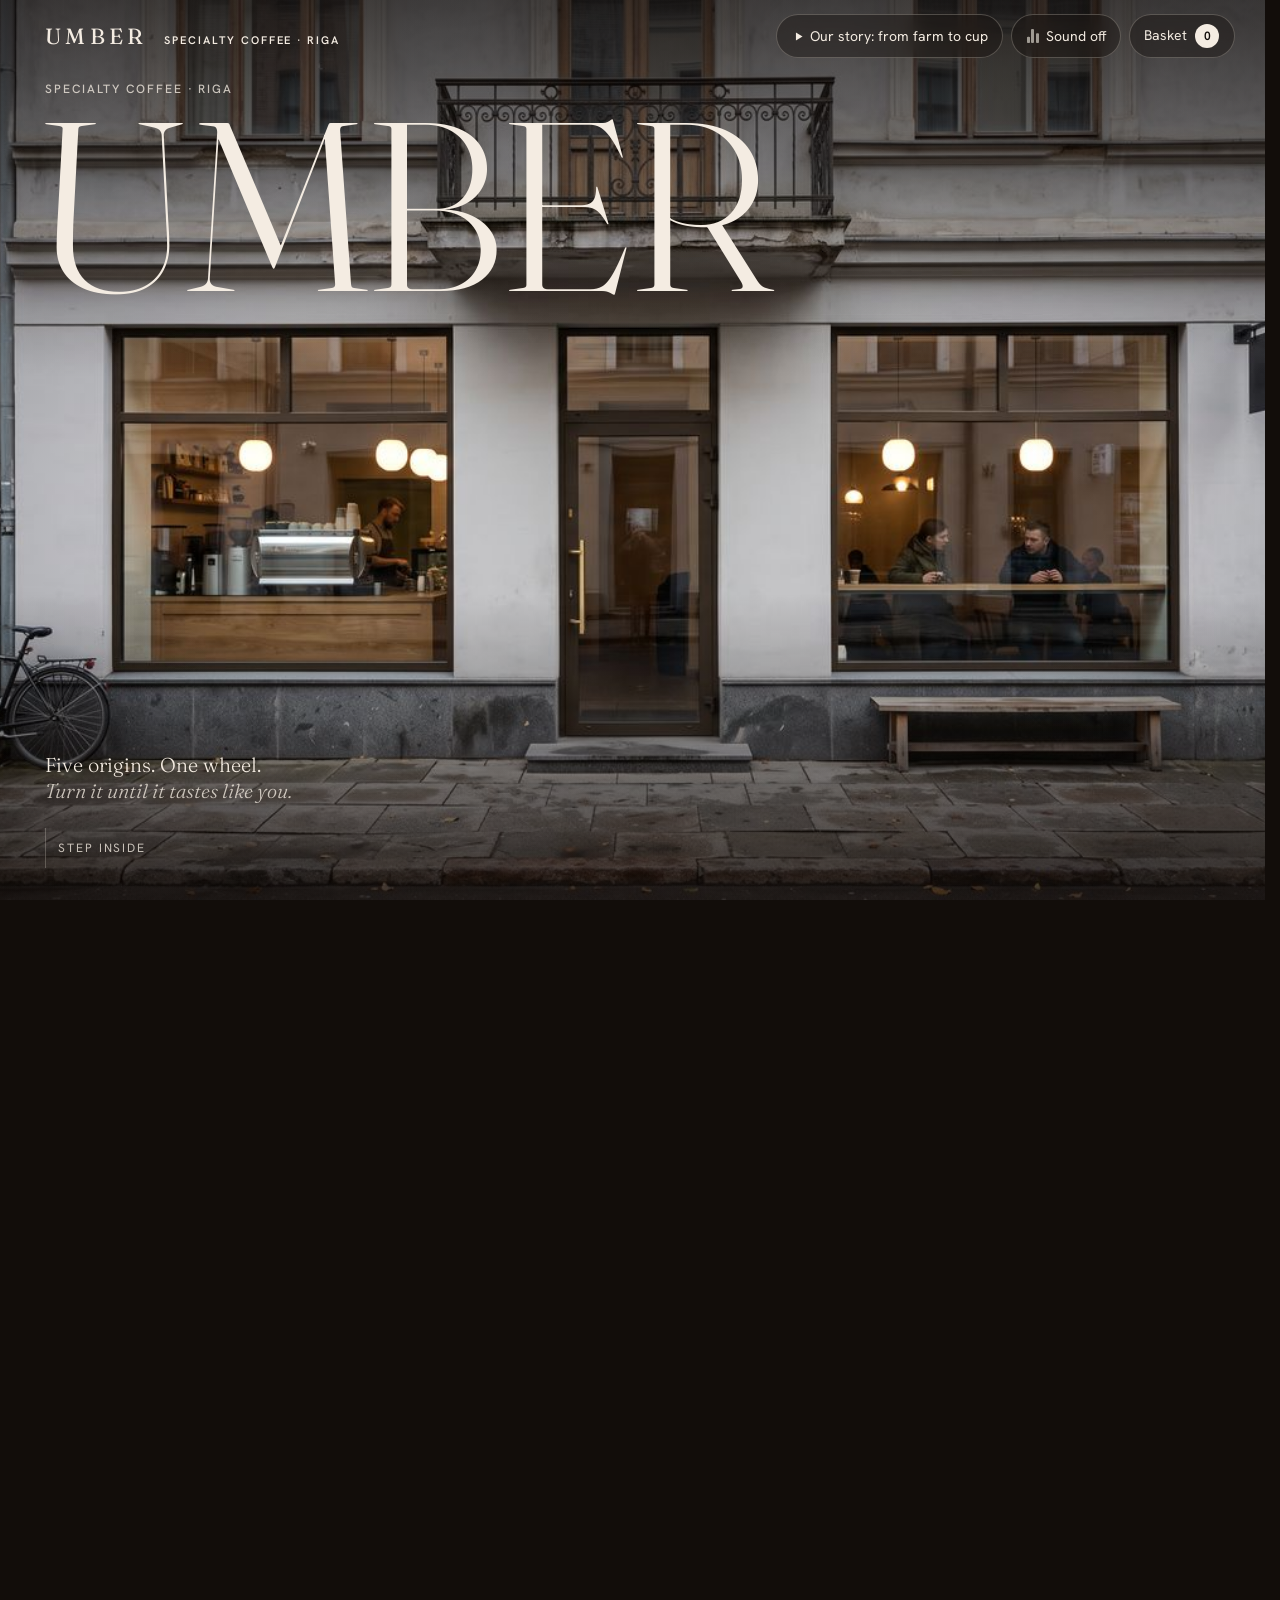
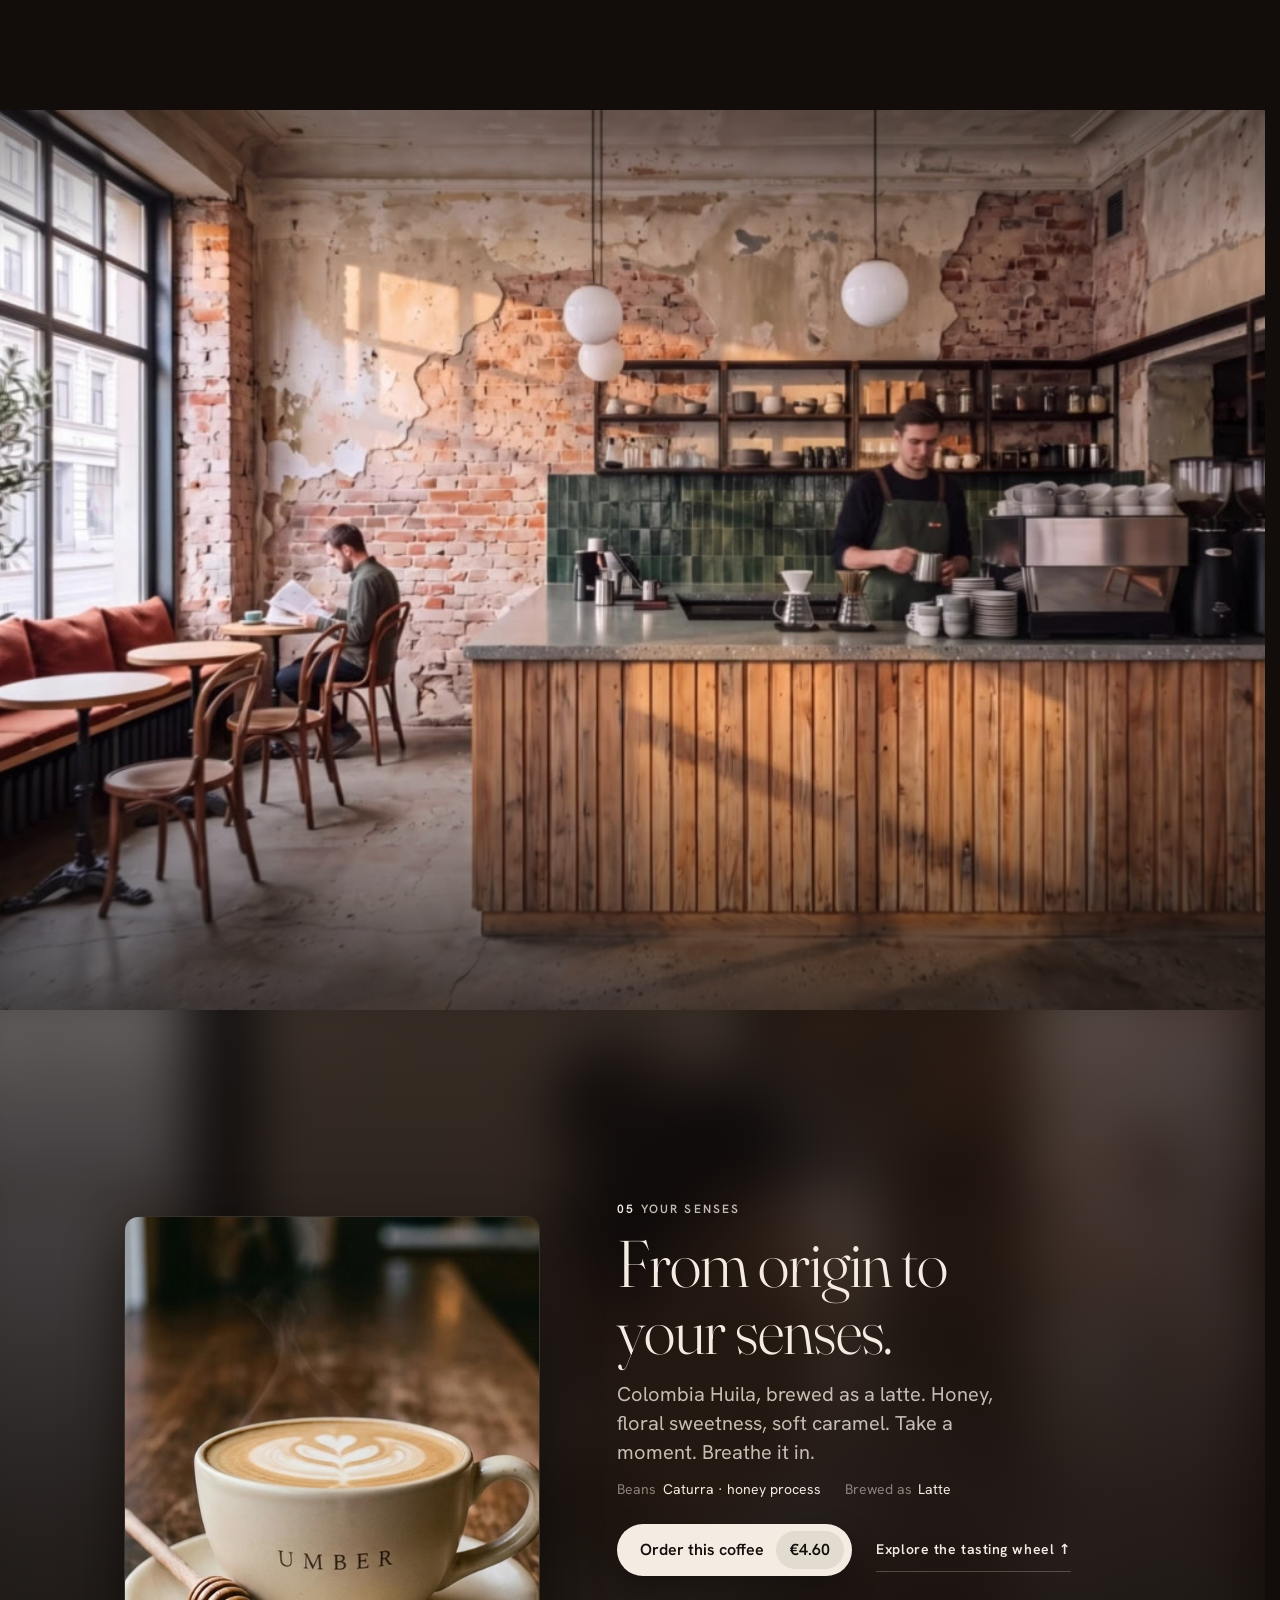
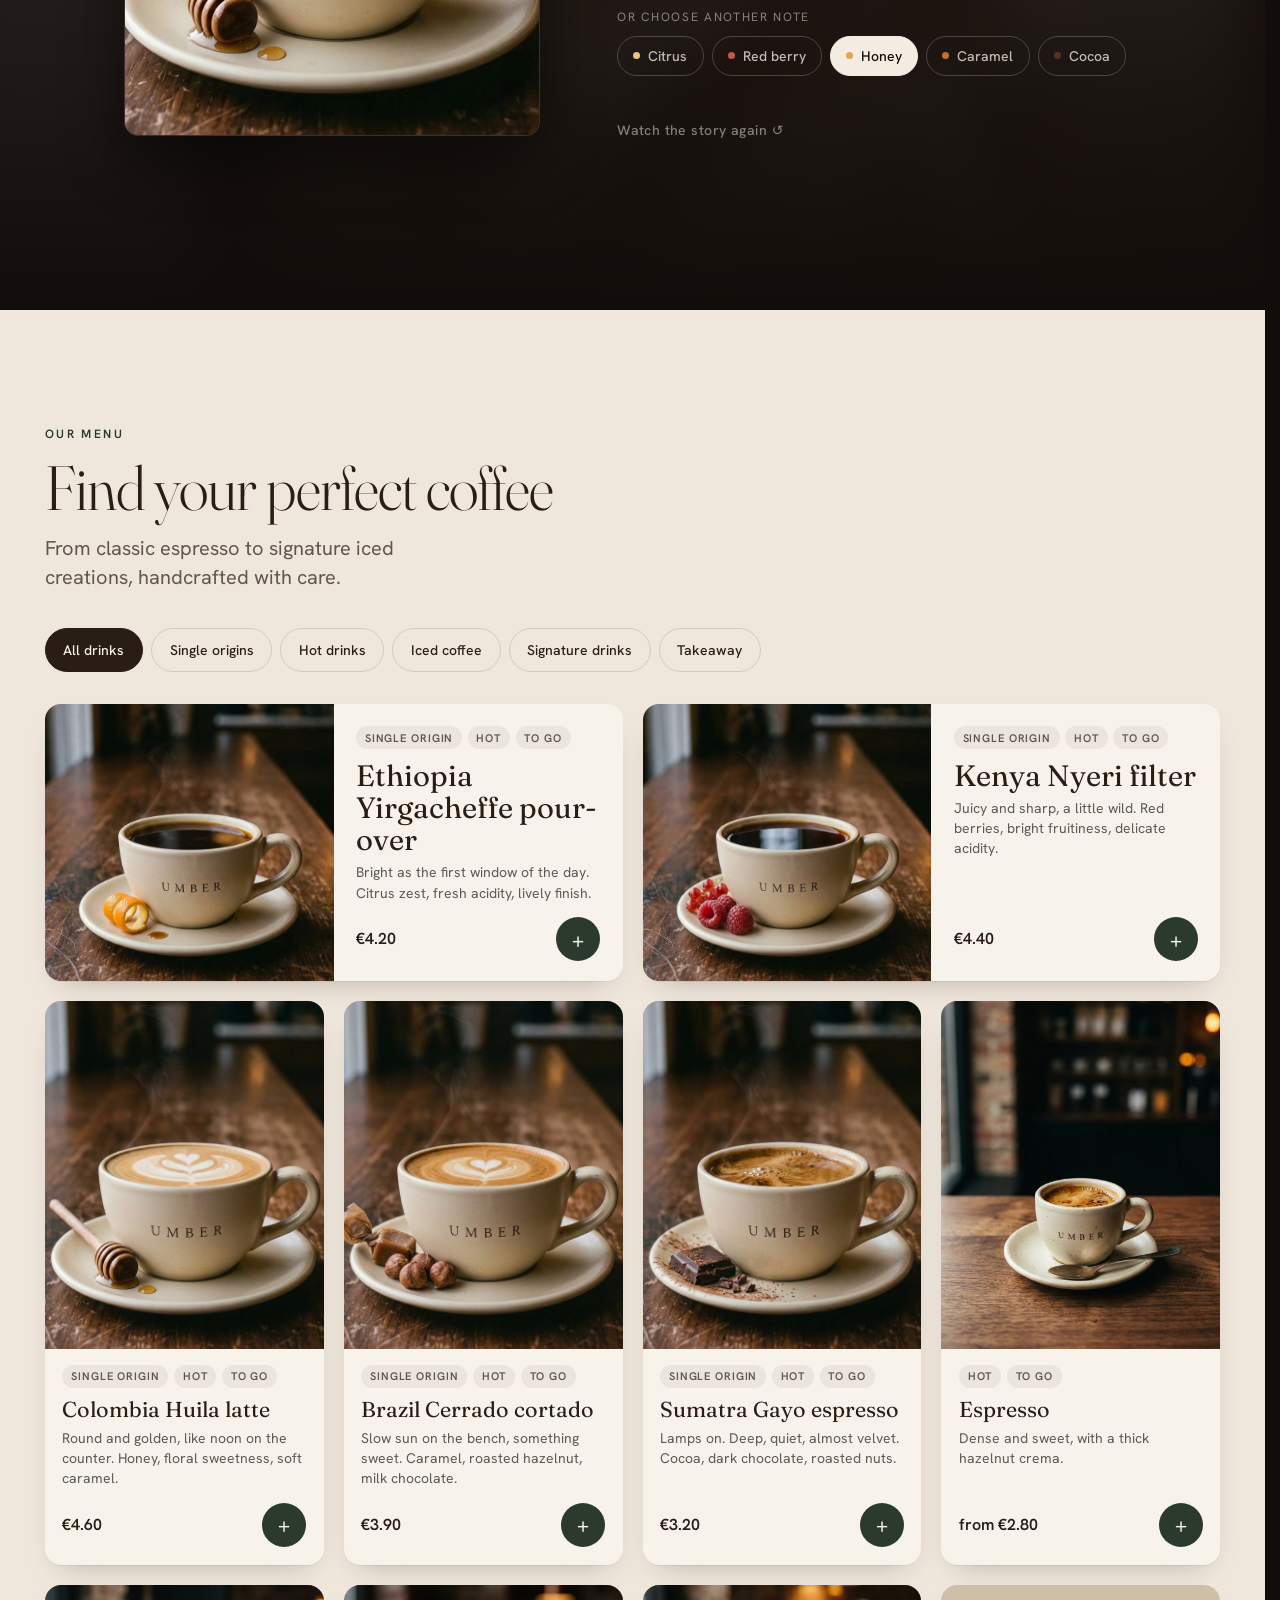
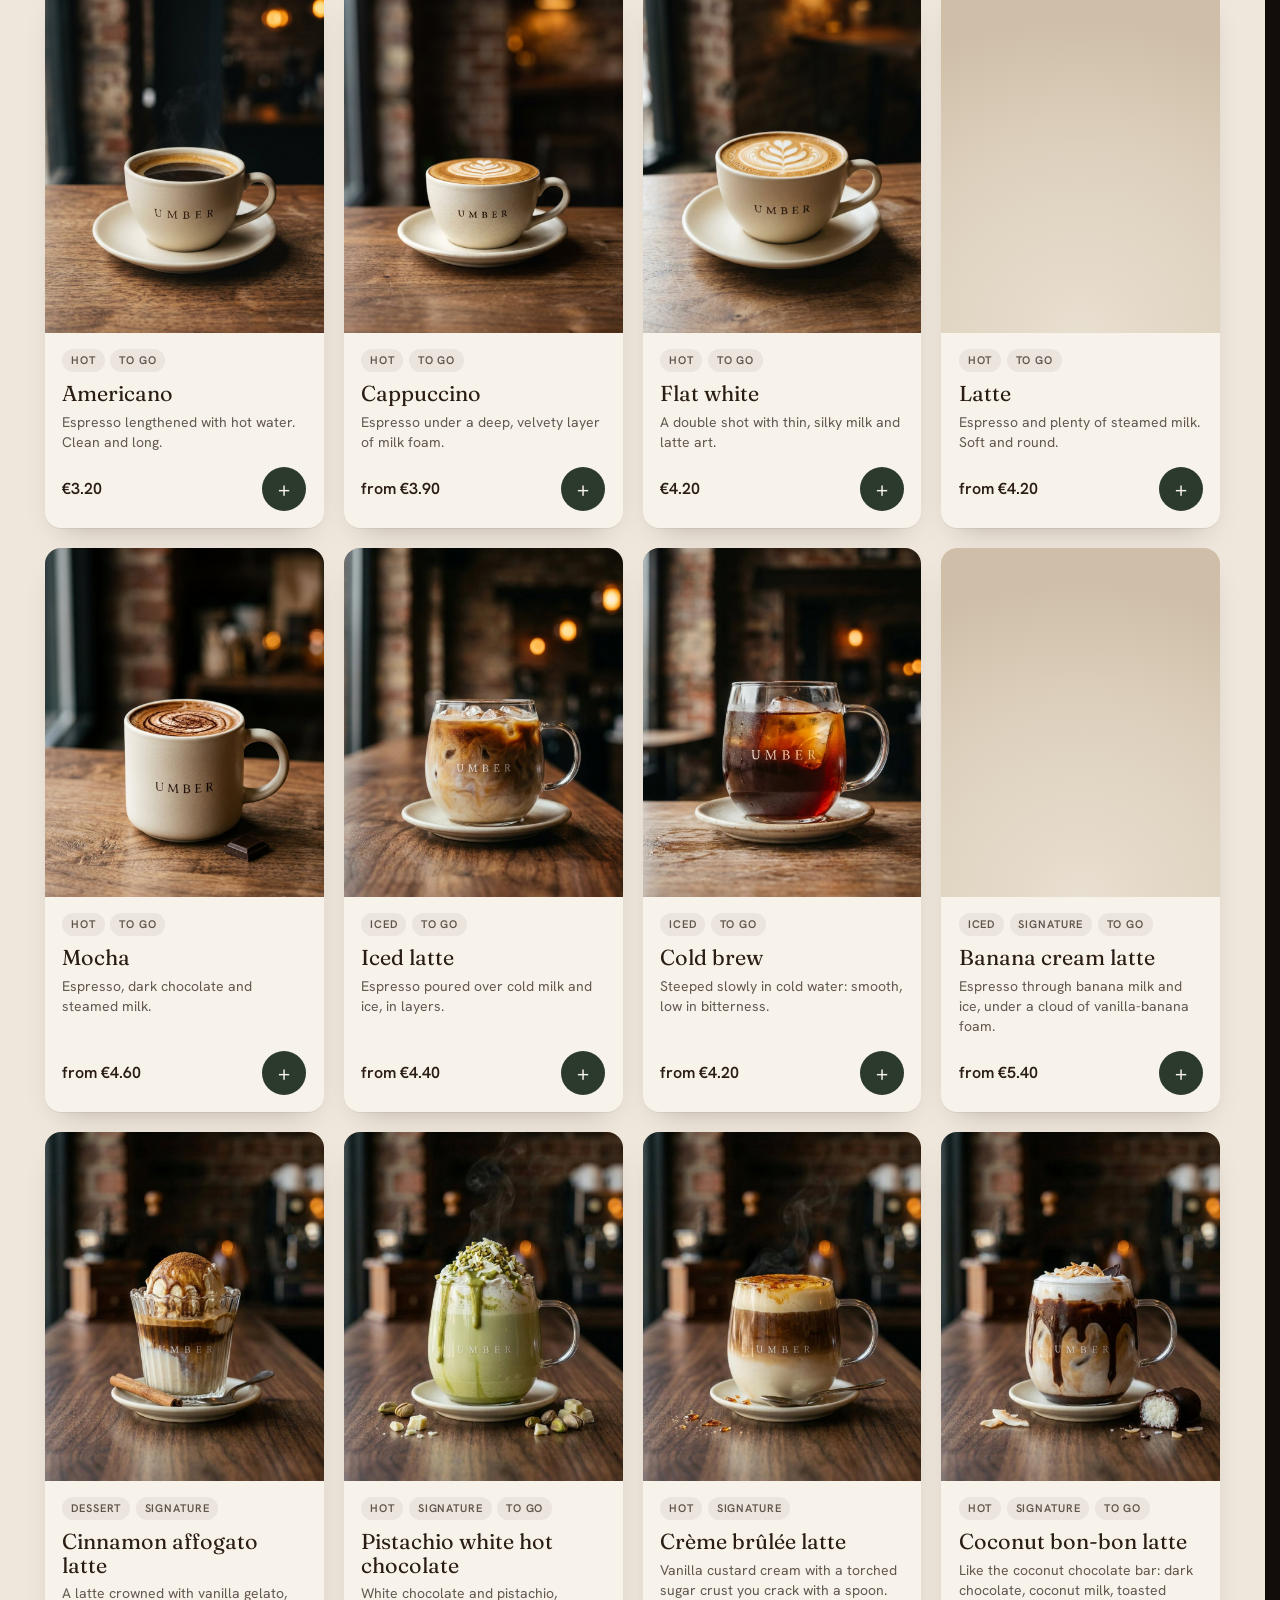
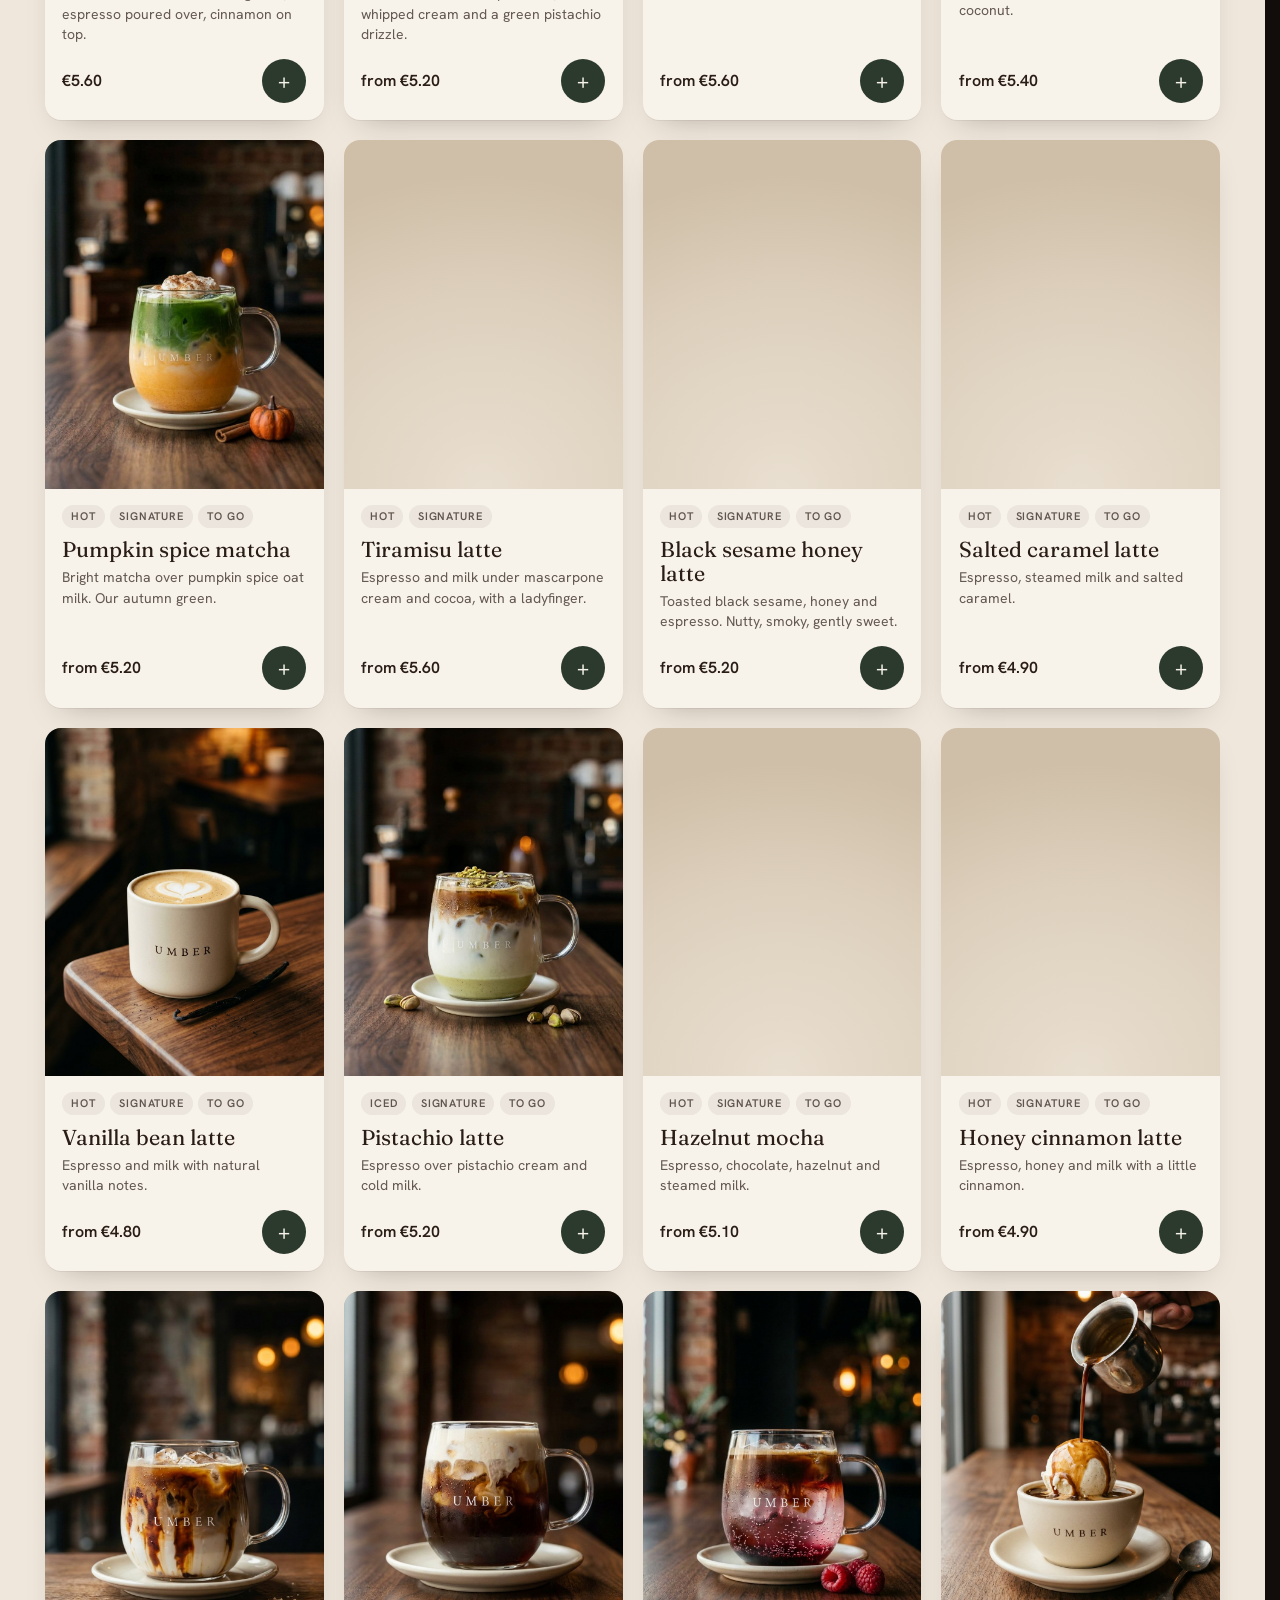
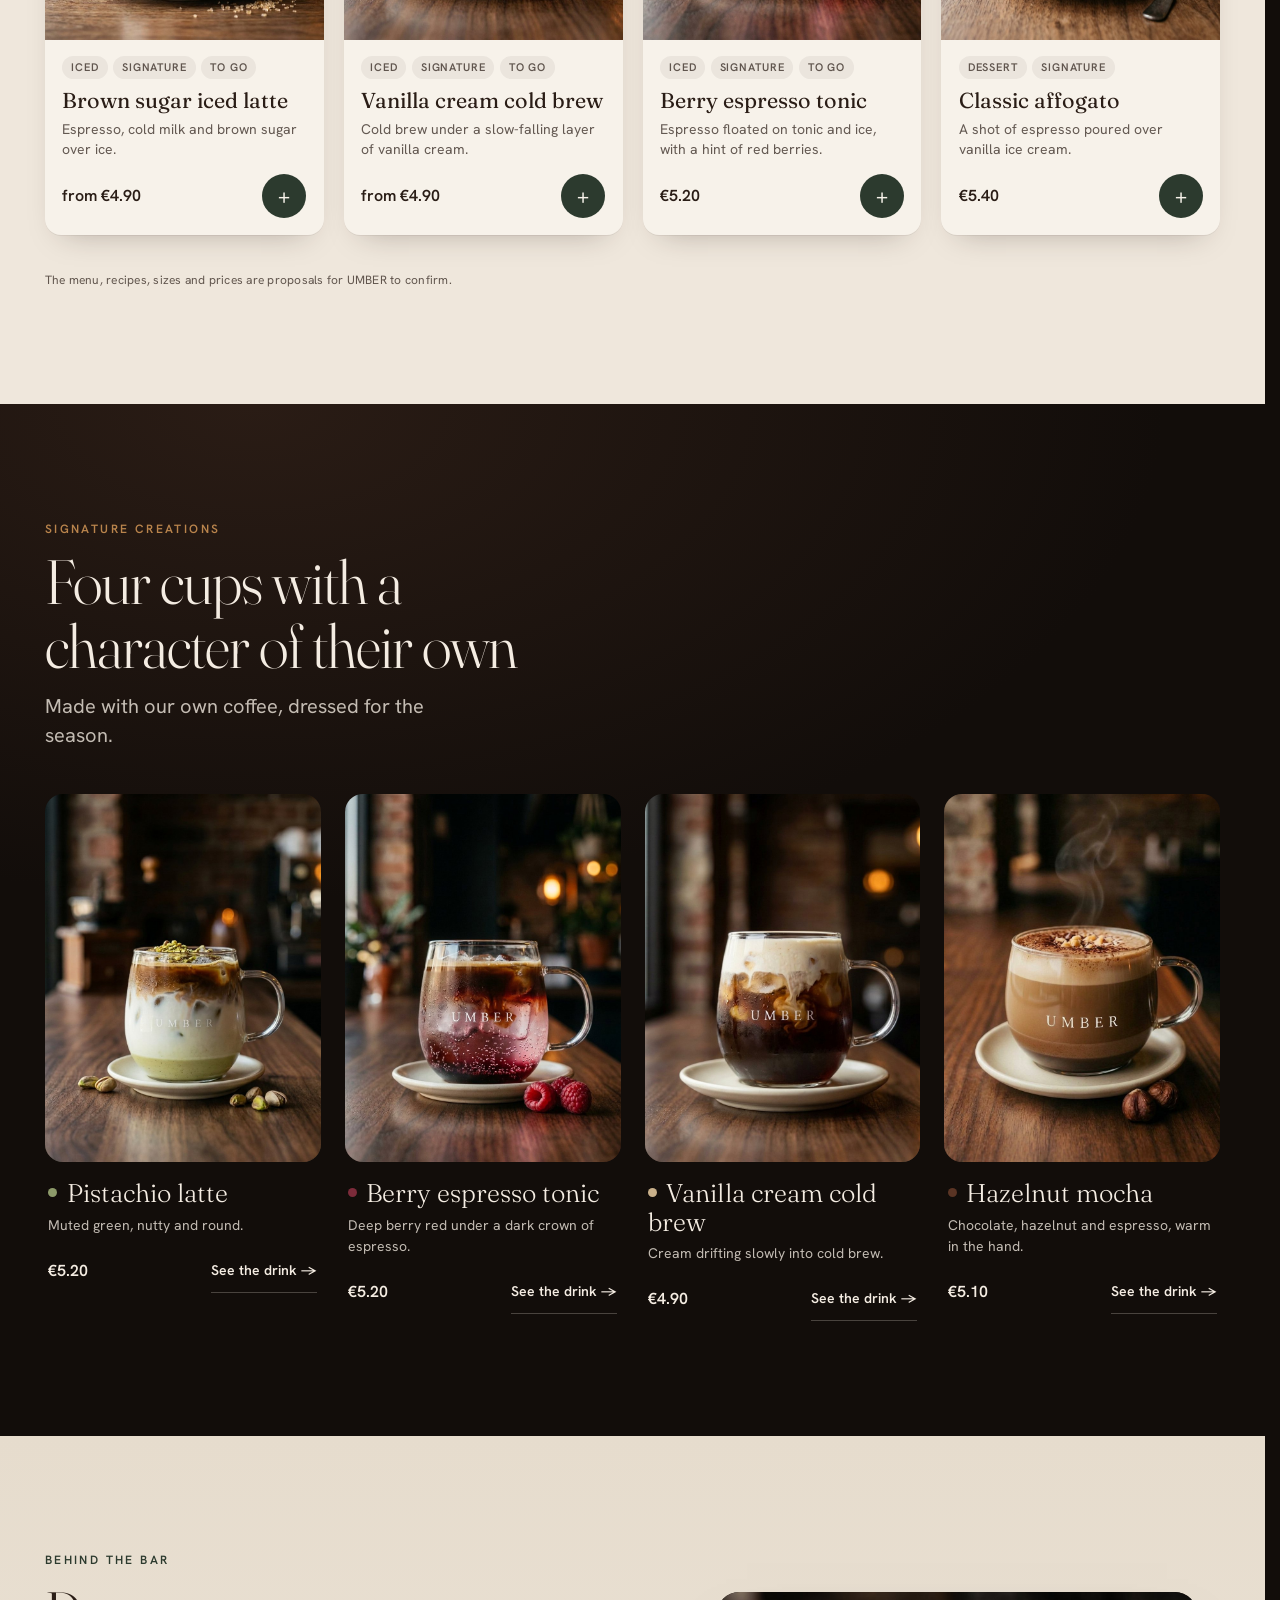
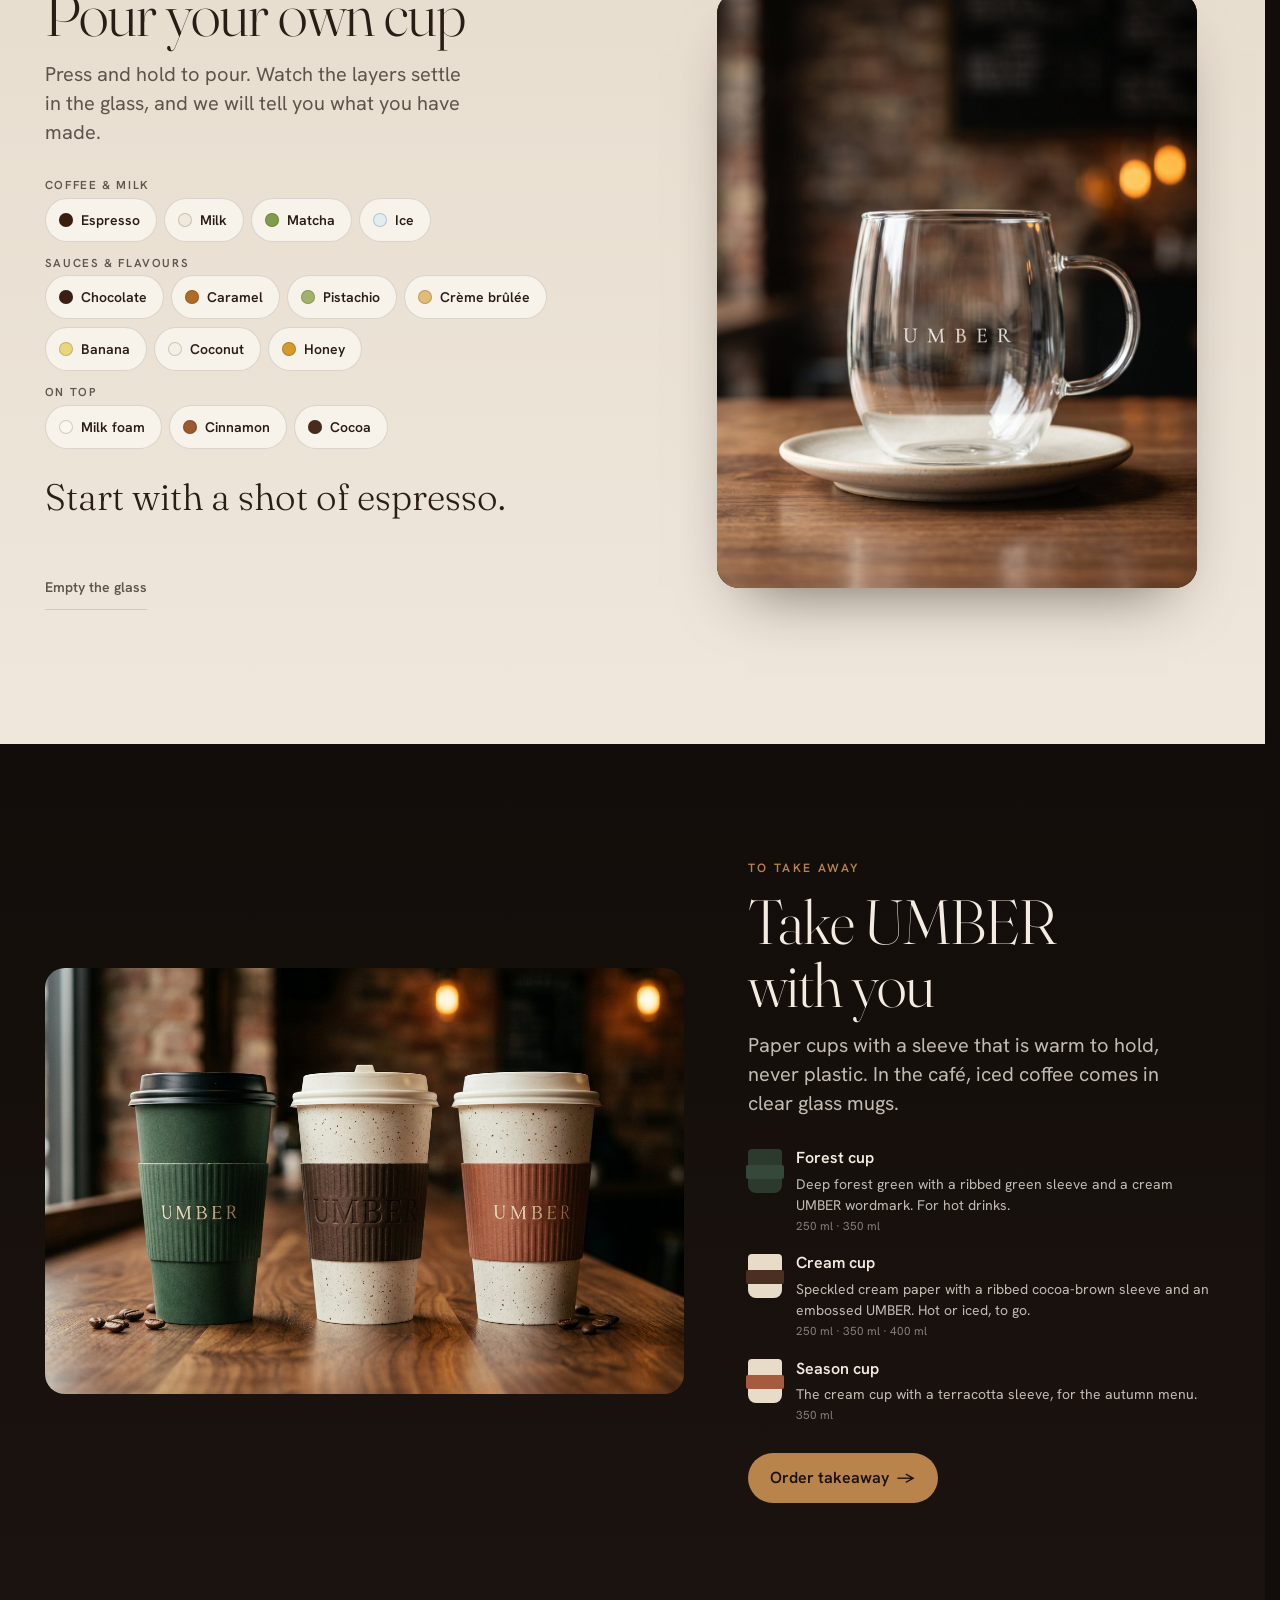
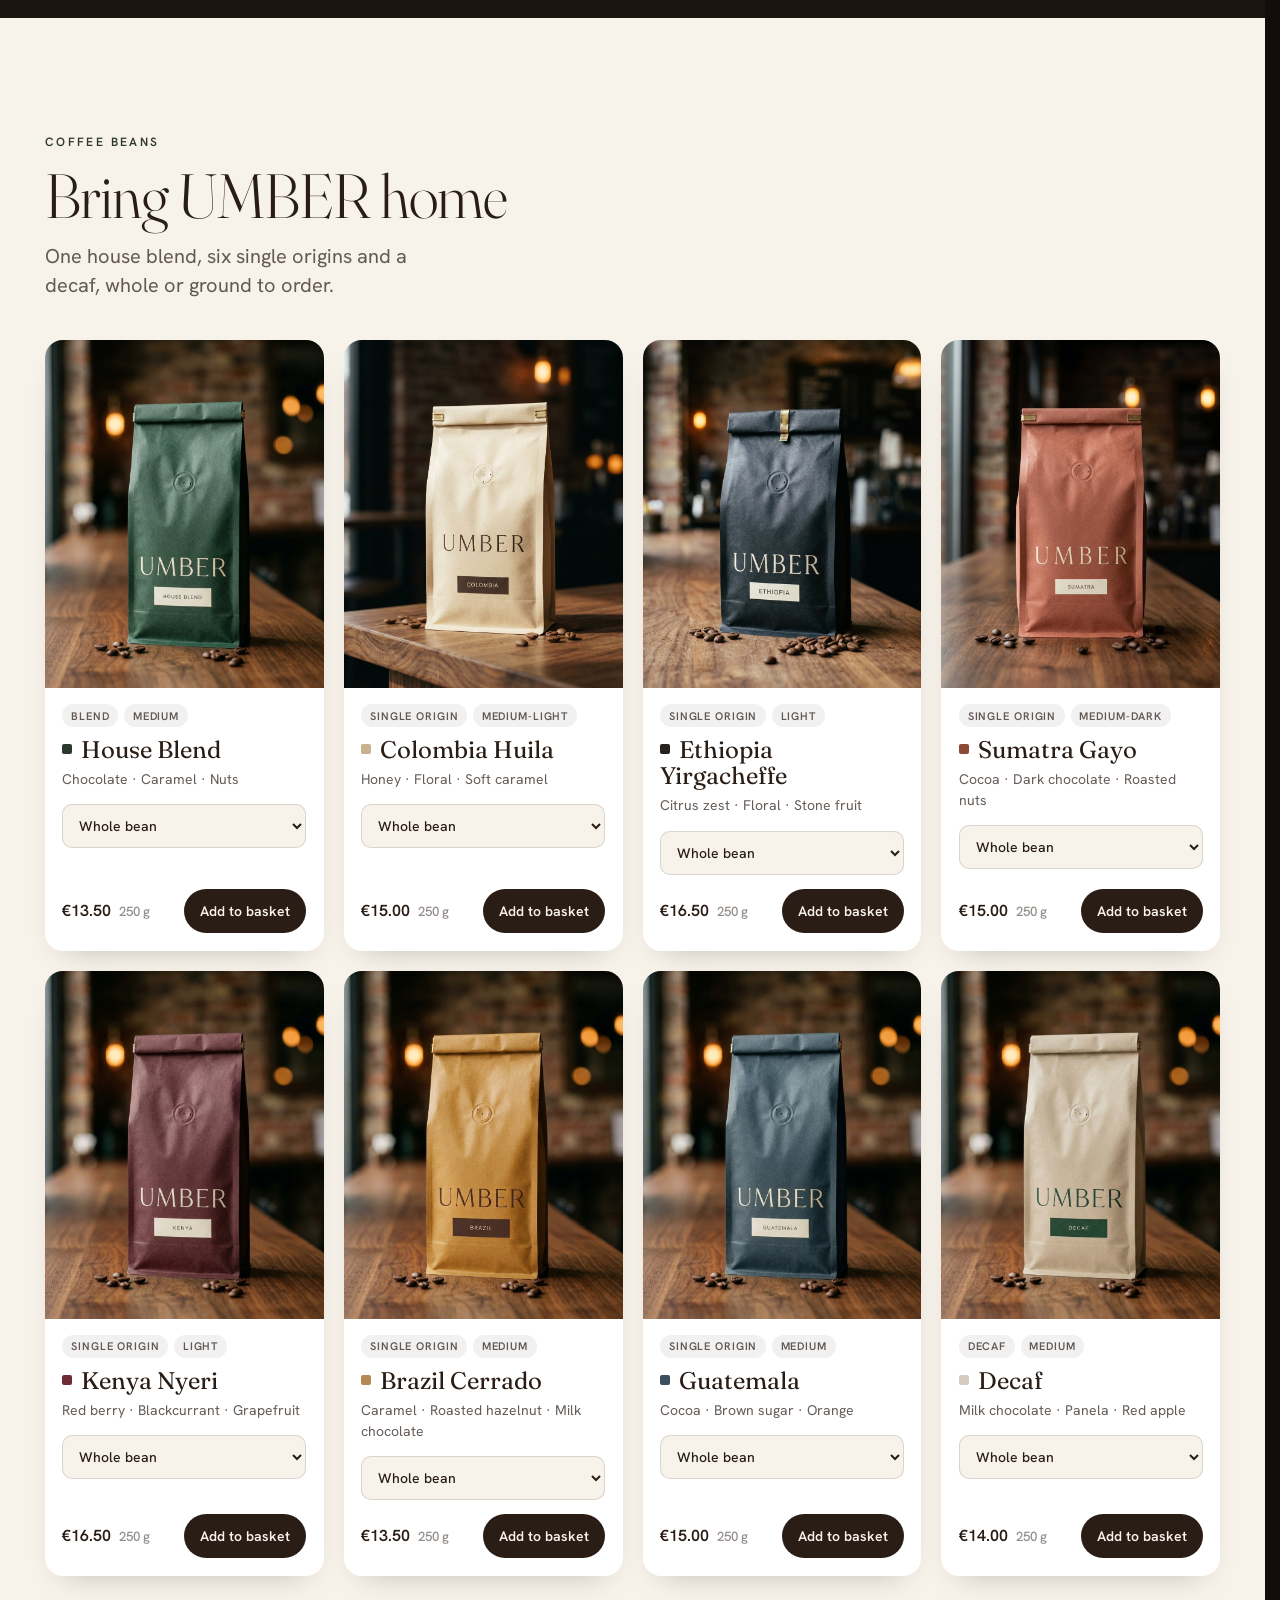
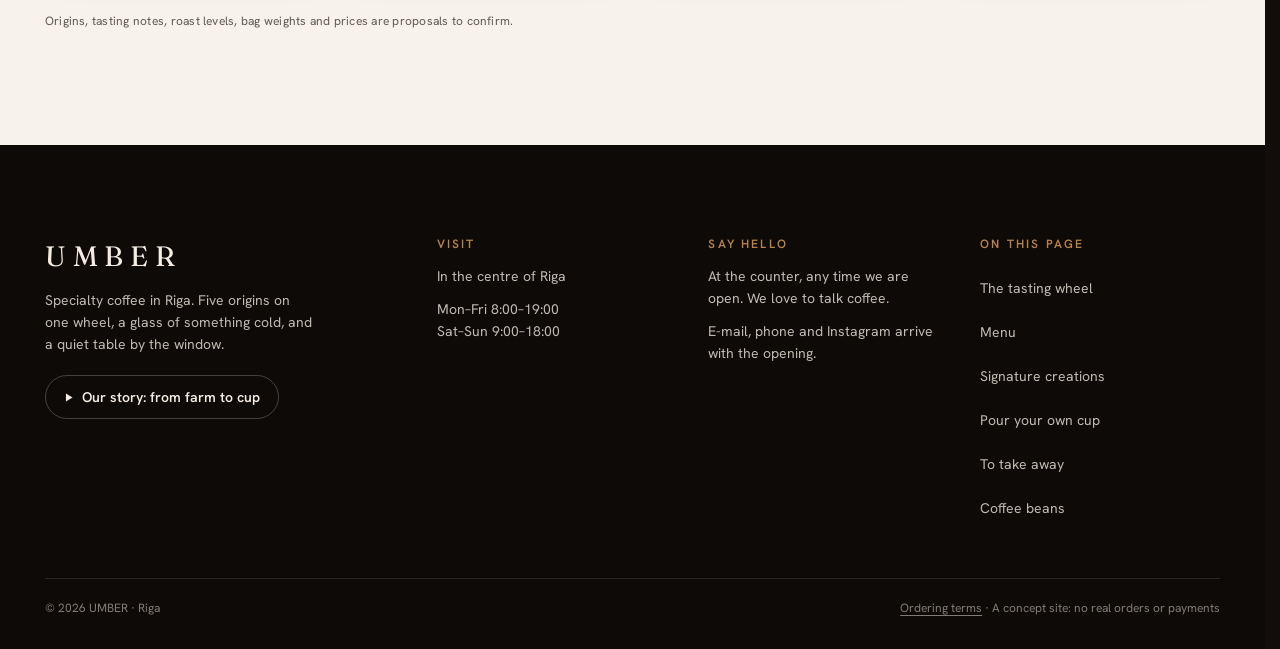
==== index.html @ e5ffbbf6 "UMBER: concept website for a specialty coffee room in Riga Tasting wheel, menu and basket with a dem" ====
<!doctype html>
<html lang="en" data-checks="hide">
<head>
  <meta charset="utf-8">
  <meta name="viewport" content="width=device-width, initial-scale=1, viewport-fit=cover">
  <title>UMBER · Specialty coffee, Riga</title>
  <meta name="description" content="UMBER is a specialty coffee bar in Riga. Turn the wheel to a tasting note, from citrus to cocoa, and choose the coffee that has it.">
  <meta name="theme-color" content="#120d0a">
  <link rel="icon" href="assets/img/favicon.svg" type="image/svg+xml">
  <meta property="og:title" content="UMBER · Specialty coffee">
  <meta property="og:description" content="Choose your coffee by tasting note, from citrus to cocoa.">
  <meta property="og:image" content="assets/img/og-image.jpg"><!-- after publishing: make this the full address, https://…/assets/img/og-image.jpg -->
  <meta property="og:type" content="website">
  <meta name="twitter:card" content="summary_large_image">
  <link rel="apple-touch-icon" href="assets/img/apple-touch-icon.png">

  <link rel="preconnect" href="https://fonts.googleapis.com">
  <link rel="preconnect" href="https://fonts.gstatic.com" crossorigin>
  <link href="https://fonts.googleapis.com/css2?family=Fraunces:ital,opsz,wght@0,9..144,300..500;1,9..144,300..400&family=Hanken+Grotesk:wght@400;500;600&display=swap" rel="stylesheet">

  <link rel="preload" as="image" href="assets/img/exterior-1280.jpg" imagesrcset="assets/img/exterior-1280.jpg 1280w, assets/img/exterior-2400.jpg 2400w" imagesizes="(max-width: 899px) 230vw, 100vw">
  <link rel="stylesheet" href="styles.css">
  <!-- STORY-CSS --><link rel="stylesheet" href="lab/story-film.css"><!-- /STORY-CSS -->
  <link rel="stylesheet" href="shop.css">
</head>
<body>
  <a class="skip" href="#knob">Skip to the tasting wheel</a>

  <!-- Fixed top bar -->
  <header class="bar" id="bar">
    <a class="brand" href="#top" aria-label="UMBER specialty coffee, back to top">
      <span class="brand-mark">UMBER</span>
      <span class="brand-sub">Specialty coffee<span class="brand-city"> · Riga</span></span>
    </a>
    <div class="bar-actions">
      <button class="bar-btn story-btn" id="storyBtn" type="button" aria-label="Watch our story: a 25-second film of our coffee's way from the farm to your cup" title="A 25-second film: where our coffee comes from, and its way to your cup">
        <svg class="story-icon" viewBox="0 0 12 12" aria-hidden="true"><path d="M3.2 1.6v8.8L10.4 6z" fill="currentColor"/></svg>
        <span class="story-label">Our story: from farm to cup</span>
      </button>
      <button class="bar-btn" id="soundBtn" type="button" aria-pressed="false" aria-label="Sound off">
        <span class="sound-bars" aria-hidden="true"><i></i><i></i><i></i></span>
        <span class="sound-label">Sound off</span>
      </button>
      <button class="bar-btn" id="basketBtn" type="button" aria-label="Basket, 0 items">
        Basket <span class="basket-count" id="basketCount">0</span>
      </button>
    </div>
  </header>

  <main id="top">
    <!-- First screen: the café is the picture; the wheel chooses the coffee -->
    <!-- Doorway + café: one pinned stage. Scrolling pushes through the glass door into the room. -->
    <section class="arrive" id="arrive" aria-labelledby="coffeeName">
    <div class="hero" id="hero">

      <!-- The café: three lightings of the same room. The wheel blends between them. -->
      <div class="hero-media" id="heroMedia" aria-hidden="true">
        <img class="room-img" data-room="morning" src="assets/img/room-morning-1280.jpg"
             srcset="assets/img/room-morning-1280.jpg 1280w, assets/img/room-morning-2400.jpg 2400w"
             sizes="(max-width: 899px) 230vw, 100vw" alt="" decoding="async">
        <img class="room-img" data-room="afternoon" src="assets/img/room-afternoon-1280.jpg"
             srcset="assets/img/room-afternoon-1280.jpg 1280w, assets/img/room-afternoon-2400.jpg 2400w"
             sizes="(max-width: 899px) 230vw, 100vw" alt="" decoding="async">
        <img class="room-img" data-room="evening" src="assets/img/room-evening-1280.jpg"
             srcset="assets/img/room-evening-1280.jpg 1280w, assets/img/room-evening-2400.jpg 2400w"
             sizes="(max-width: 899px) 230vw, 100vw" alt="" decoding="async">
        <div class="tints" id="tints"></div>
        <div class="shade"></div>
      </div>

      <canvas class="motes" id="motes" aria-hidden="true"></canvas>

      <!-- The street: the camera pushes towards the glass door as you scroll -->
      <div class="street" id="street" aria-hidden="true">
        <div class="street-drift">
          <img src="assets/img/exterior-1280.jpg"
               srcset="assets/img/exterior-1280.jpg 1280w, assets/img/exterior-2400.jpg 2400w"
               sizes="(max-width: 899px) 230vw, 100vw" alt="" fetchpriority="high">
        </div>
        <div class="street-shade"></div>
      </div>

      <!-- the dark of the doorway, between street and room -->
      <div class="threshold" id="threshold" aria-hidden="true"></div>

      <!-- Doorway words -->
      <div class="door-copy" id="doorCopy">
        <p class="eyebrow door-in" style="--i:0">Specialty coffee · Riga</p>
        <p class="wordmark" aria-label="UMBER">
          <span class="door-in" style="--i:1">U</span><span class="door-in" style="--i:2">M</span><span class="door-in" style="--i:3">B</span><span class="door-in" style="--i:4">E</span><span class="door-in" style="--i:5">R</span>
        </p>
        <p class="door-line door-in" style="--i:7">Five origins. One wheel.<br><em>Turn it until it tastes like you.</em></p>
        <p class="cue door-in" style="--i:9" aria-hidden="true"><span class="cue-line"></span>Step inside</p>
      </div>

      <div class="hero-ui" id="heroUI">
        <!-- The coffee for the current tasting note -->
        <div class="coffee" id="coffee">
          <!-- phones and tablets: the coffee itself, with its steam, beside the name -->
          <div class="coffee-media reveal-load" style="--i:1" aria-hidden="true">
            <video id="coffeeVideo" muted playsinline loop preload="none" poster="assets/img/coffee-honey-720.jpg"></video>
          </div>
          <p class="note-label reveal-load" style="--i:0">
            Tasting note <span class="note-dot" aria-hidden="true"></span> <strong id="noteName">Honey</strong>
          </p>
          <h1 class="coffee-name reveal-load" style="--i:1" id="coffeeName">Colombia Huila</h1>
          <p class="coffee-desc reveal-load" style="--i:2" id="coffeeDesc">Round and golden, like noon on the counter. Honey, floral sweetness, soft caramel.</p>
          <dl class="coffee-meta reveal-load" style="--i:3">
            <div><dt>Beans</dt><dd id="coffeeBeans">Caturra · honey process</dd></div>
            <div><dt>Brewed as</dt><dd id="coffeeBrew">Latte</dd></div>
          </dl>
          <button class="order reveal-load" style="--i:4" id="orderBtn" type="button">
            <span class="order-label">Order this coffee</span>
            <span class="order-price">€<span id="coffeePrice">4.60</span><mark class="check" title="Price to confirm">CHECK</mark></span>
          </button>
          <!-- To take away: the cups, and the way to the menu and the beans (shop.js) -->
          <div class="to-go reveal-load" style="--i:5">
            <img class="to-go-img" src="assets/img/shop/takeaway-still.jpg" alt="" width="96" height="96" decoding="async"
                 onerror="this.classList.add('is-missing')">
            <div class="to-go-body">
              <p class="to-go-line">Hot and iced, to take away</p>
              <div class="to-go-actions">
                <a class="to-go-main" href="#menu" data-menu-filter="takeaway">Order takeaway <span aria-hidden="true">→</span></a>
                <a class="to-go-alt" href="#beans">Explore our coffee</a>
              </div>
            </div>
          </div>
        </div>

        <!-- The tasting wheel, with the small cup preview above it -->
        <div class="wheel-wrap reveal-load" style="--i:5">
          <!-- Preview: appears on hover, tap or selection. Positioned absolutely, so it never shifts the layout. -->
          <aside class="preview" id="preview" aria-label="Coffee preview" hidden>
            <div class="preview-media" id="previewMedia">
              <video class="pm-layer is-front" muted playsinline loop preload="none" aria-hidden="true"></video>
              <video class="pm-layer" muted playsinline loop preload="none" aria-hidden="true"></video>
            </div>
            <div class="preview-body">
              <p class="preview-note"><span class="note-dot" aria-hidden="true"></span>Notes of <span id="previewNote" class="nowrap">Honey</span></p>
              <p class="preview-coffee" id="previewCoffee">Colombia Huila</p>
              <p class="preview-desc" id="previewDesc">Honey, floral sweetness, soft caramel.</p>
              <p class="preview-meta" id="previewMeta">Caturra · honey process · Latte</p>
              <div class="preview-foot">
                <span class="preview-price">€<span id="previewPrice">4.60</span></span>
                <button class="preview-add" id="previewAdd" type="button">Add this cup</button>
              </div>
            </div>
          </aside>

          <p class="wheel-label">For true coffee lovers</p>
          <p class="wheel-lede">Five single origins, each brewed the way it tastes best: the finest notes of real coffee.</p>
          <div class="dial" id="dialEl">
            <svg class="sectors" id="sectors" aria-hidden="true"></svg>
            <div class="dial-stops" id="dialStops"></div>
            <div class="knob" id="knob" role="slider" tabindex="0"
                 aria-label="Tasting wheel: choose a coffee by tasting note"
                 aria-valuemin="1" aria-valuemax="5" aria-valuenow="3" aria-valuetext="Honey: Colombia Huila">
              <div class="knob-face" id="knobFace"><span class="knob-notch"></span></div>
              <div class="knob-center" aria-hidden="true">
                <span class="knob-kicker">Tasting<br>note</span>
                <span class="knob-note" id="knobNote">Honey</span>
              </div>
            </div>
          </div>
          <p class="dial-hint" id="dialHint">Turn the wheel or tap a note to choose your coffee.</p>
          <a class="wheel-more" href="#menu">Iced lattes and signature drinks are further down <span aria-hidden="true">↓</span></a>
        </div>
      </div>

      <p class="sr-only" id="announce" aria-live="polite"></p>
    </div>
    </section>

    <!-- STORY:START (the story; lab/build-pages.py swaps this block for the lab versions) -->
    <!-- THE FILM (lab/story-film.js, lab/story-film.css, plan in lab/film/film.js).
         A short film that starts when you scroll on from the café and then plays by itself.
         It lies under the café's last screen, so the café is its first frame. -->
    <section class="sf" id="story" aria-labelledby="sfTitle">
      <h2 class="sr-only" id="sfTitle">The journey of your coffee, from origin to your cup: a short film</h2>
      <div class="sf-stage">
        <video class="sf-video" muted playsinline preload="none" aria-hidden="true"></video>
        <img class="sf-end" alt="" decoding="async" aria-hidden="true">
        <div class="sf-shade" aria-hidden="true"></div>
        <p class="sf-chapter" aria-hidden="true"><span class="sf-kicker"><span class="sf-n"></span> <span class="sf-name"></span></span><span class="sf-line"></span></p>
        <div class="sf-ui">
          <div class="sf-progress" aria-hidden="true"><span></span></div>
          <button class="sf-skip" id="sfSkip" type="button">Skip story <span aria-hidden="true">→</span></button>
        </div>
        <button class="sf-play" id="sfPlay" type="button" hidden>Play our story: from farm to cup <span class="sf-play-len">· 25 s</span></button>
        <p class="sr-only" id="sfStatus" aria-live="polite"></p>
      </div>
    </section>

    <!-- After the film: your cup. The same coffee, basket and wheel as the café above. -->
    <section class="sf-cup" id="yourCup" aria-labelledby="cupTitle" tabindex="-1">
      <div class="sf-cup-bg" aria-hidden="true"><img alt="" decoding="async"></div>
      <div class="sf-cup-in">
        <figure class="sf-cup-media" aria-hidden="true">
          <video muted playsinline loop preload="none"></video>
        </figure>
        <div class="sf-cup-copy">
          <p class="sf-cup-kicker"><span>05</span> Your senses</p>
          <h3 class="sf-cup-title" id="cupTitle">From origin to your senses.</h3>
          <p class="sf-cup-body" data-copy="final"></p>
          <dl class="coffee-meta">
            <div><dt>Beans</dt><dd data-copy="beans"></dd></div>
            <div><dt>Brewed as</dt><dd data-copy="brew"></dd></div>
          </dl>
          <div class="sf-cup-actions">
            <button class="order" id="storyOrder" type="button">
              <span class="order-label">Order this coffee</span>
              <span class="order-price">€<span id="storyPrice">4.60</span><mark class="check" title="Price to confirm">CHECK</mark></span>
            </button>
            <button class="story-link" id="storyWheel" type="button">Explore the tasting wheel <span aria-hidden="true">↑</span></button>
          </div>
          <div class="sf-notes" role="group" aria-label="Choose your coffee by tasting note">
            <p class="sf-notes-label">Or choose another note</p>
            <div class="sf-notes-list"></div>
          </div>
          <button class="sf-again" id="sfAgain" type="button">Watch the story again <span aria-hidden="true">↺</span></button>
        </div>
      </div>
    </section>
    <!-- STORY:END -->

    <!-- ============ The menu (shop.js builds the cards from products.js) ============ -->
    <section class="shop menu" id="menu" aria-labelledby="menuTitle">
      <div class="shop-in">
        <header class="shop-head">
          <p class="shop-kicker">Our menu</p>
          <h2 class="shop-title" id="menuTitle">Find your perfect coffee</h2>
          <p class="shop-lede">From classic espresso to signature iced creations, handcrafted with care.</p>
        </header>
        <div class="menu-filters" role="group" aria-label="Show drinks" id="menuFilters"></div>
        <p class="sr-only" id="menuCount" aria-live="polite"></p>
        <ul class="menu-grid" id="menuGrid"></ul>
        <p class="shop-note">The menu, recipes, sizes and prices are proposals for UMBER to confirm. <mark class="check" title="Menu to confirm">CHECK</mark></p>
      </div>
    </section>

    <!-- ============ Signature creations ============ -->
    <section class="shop sig" id="signature" aria-labelledby="sigTitle">
      <div class="shop-in">
        <header class="shop-head">
          <p class="shop-kicker">Signature creations</p>
          <h2 class="shop-title" id="sigTitle">Four cups with a character of their own</h2>
          <p class="shop-lede">Made with our own coffee, dressed for the season.</p>
        </header>
        <ul class="sig-list" id="sigList"></ul>
      </div>
    </section>

    <!-- ============ Pour your cup: a small game with the glass mug (pour.js) ============ -->
    <section class="shop pour" id="pour" aria-labelledby="pourTitle">
      <div class="shop-in pour-in">
        <div class="pour-copy">
          <div class="pour-head">
            <p class="shop-kicker">Behind the bar</p>
            <h2 class="shop-title" id="pourTitle">Pour your own cup</h2>
            <p class="shop-lede">Press and hold to pour. Watch the layers settle in the glass, and we will tell you what you have made.</p>
          </div>
          <div class="pour-pads" role="group" aria-label="Ingredients: press and hold to pour" id="pourPads"></div>
          <div class="pour-result" id="pourResult" aria-live="polite">
            <p class="pour-verdict" id="pourVerdict">Start with a shot of espresso.</p>
            <p class="pour-hint" id="pourHint"></p>
            <div class="pour-actions">
              <button class="order pour-add" id="pourAdd" type="button" hidden>
                <span class="order-label">Add this cup</span><span class="order-price" id="pourPrice"></span>
              </button>
              <button class="pour-reset" id="pourReset" type="button">Empty the glass</button>
            </div>
          </div>
        </div>
        <figure class="pour-stage" id="pourStage" aria-hidden="true">
          <img class="pour-plate" src="assets/img/pour/plate.jpg" alt="" loading="lazy" decoding="async">
          <canvas class="pour-canvas" id="pourCanvas"></canvas>
        </figure>
      </div>
    </section>

    <!-- ============ To take away ============ -->
    <section class="shop togo" id="takeaway" aria-labelledby="togoTitle">
      <div class="shop-in togo-in">
        <figure class="togo-media">
          <img src="assets/img/shop/cups-family.jpg" alt="The UMBER takeaway cups: forest green, cream and the season cup" loading="lazy" decoding="async"
               onerror="this.parentElement.classList.add('is-missing')">
        </figure>
        <div class="togo-copy">
          <p class="shop-kicker">To take away</p>
          <h2 class="shop-title" id="togoTitle">Take UMBER with you</h2>
          <p class="shop-lede">Paper cups with a sleeve that is warm to hold, never plastic. In the café, iced coffee comes in clear glass mugs.</p>
          <ul class="togo-cups" id="togoCups"></ul>
          <a class="shop-btn" href="#menu" data-menu-filter="takeaway">Order takeaway <span aria-hidden="true">→</span></a>
        </div>
      </div>
    </section>

    <!-- ============ Coffee for home ============ -->
    <section class="shop beans" id="beans" aria-labelledby="beansTitle">
      <div class="shop-in">
        <header class="shop-head">
          <p class="shop-kicker">Coffee beans</p>
          <h2 class="shop-title" id="beansTitle">Bring UMBER home</h2>
          <p class="shop-lede">One house blend, six single origins and a decaf, whole or ground to order.</p>
        </header>
        <ul class="bag-grid" id="bagGrid"></ul>
        <p class="shop-note">Origins, tasting notes, roast levels, bag weights and prices are proposals to confirm. <mark class="check" title="Coffee range to confirm">CHECK</mark></p>
      </div>
    </section>
  </main>

  <!-- ============ Footer ============ -->
  <footer class="foot" id="visit" aria-labelledby="footTitle">
    <div class="foot-in">
      <div class="foot-brand">
        <p class="foot-mark" id="footTitle">UMBER</p>
        <p class="foot-line">Specialty coffee in Riga. Five origins on one wheel, a glass of something cold, and a quiet table by the window.</p>
        <button class="foot-story" type="button" data-watch-story><svg viewBox="0 0 12 12" aria-hidden="true"><path d="M3.2 1.6v8.8L10.4 6z" fill="currentColor"/></svg> Our story: from farm to cup</button>
      </div>
      <div class="foot-col">
        <h3 class="foot-h">Visit</h3>
        <p>In the centre of Riga <mark class="check" title="Street address to add">CHECK</mark></p>
        <p>Mon–Fri 8:00–19:00<br>Sat–Sun 9:00–18:00 <mark class="check" title="Opening hours to confirm">CHECK</mark></p>
      </div>
      <div class="foot-col">
        <h3 class="foot-h">Say hello</h3>
        <p>At the counter, any time we are open. We love to talk coffee.</p>
        <p>E-mail, phone and Instagram arrive with the opening. <mark class="check" title="Contacts and Instagram to add">CHECK</mark></p>
      </div>
      <nav class="foot-col" aria-label="On this page">
        <h3 class="foot-h">On this page</h3>
        <ul class="foot-links">
          <li><a href="#knob" data-to-wheel>The tasting wheel</a></li>
          <li><a href="#menu">Menu</a></li>
          <li><a href="#signature">Signature creations</a></li>
          <li><a href="#pour">Pour your own cup</a></li>
          <li><a href="#takeaway">To take away</a></li>
          <li><a href="#beans">Coffee beans</a></li>
        </ul>
      </nav>
    </div>
    <div class="foot-base">
      <p>© 2026 UMBER · Riga</p>
      <p><a class="foot-small" href="checkout.html#terms">Ordering terms</a> · A concept site: no real orders or payments</p>
    </div>
  </footer>

  <!-- One product, larger, with its options (shop.js) -->
  <dialog class="pd" id="productDialog" aria-labelledby="pdName">
    <form method="dialog" class="pd-close-form"><button class="pd-close" type="submit" aria-label="Close">×</button></form>
    <div class="pd-body" id="pdBody"></div>
  </dialog>

  <!-- The basket: what you have chosen (no payment on this site yet) -->
  <div class="drawer" id="basketDrawer" hidden>
    <div class="drawer-scrim" data-close></div>
    <aside class="drawer-panel" role="dialog" aria-modal="true" aria-labelledby="drawerTitle" tabindex="-1">
      <header class="drawer-head">
        <h2 class="drawer-title" id="drawerTitle">Your basket</h2>
        <button class="drawer-x" type="button" data-close aria-label="Close the basket">×</button>
      </header>
      <ul class="drawer-list" id="drawerList"></ul>
      <p class="drawer-empty" id="drawerEmpty">Nothing here yet. Choose a drink or a bag of coffee.</p>
      <footer class="drawer-foot">
        <p class="drawer-total"><span>Total</span> <strong id="drawerTotal">€0.00</strong></p>
        <a class="order drawer-checkout" id="drawerCheckout" href="checkout.html">
          <span class="order-label">Checkout</span><span class="order-price" aria-hidden="true">→</span>
        </a>
        <p class="drawer-note">Pick up at UMBER, or have coffee beans delivered in Riga. A concept site: nothing is charged.</p>
      </footer>
    </aside>
  </div>

  <script src="app.js" defer></script>
  <script src="products.js" defer></script>
  <script src="shop.js" defer></script>
  <script src="pour.js" defer></script>
  <!-- STORY-JS --><script src="lab/film/film.js" defer></script>
  <script src="lab/story-film.js" defer></script><!-- /STORY-JS -->
</body>
</html>
---- styles.css ----
/* ==========================================================================
   UMBER · styles
   One display font (Fraunces), one text font (Hanken Grotesk).
   Motion uses transform and opacity only.
   ========================================================================== */

:root {
  /* colour */
  --night: #120d0a;
  --ink: #f4ece2;
  --ink-soft: rgba(244, 236, 226, 0.78);
  --ink-faint: rgba(244, 236, 226, 0.5);
  --line: rgba(244, 236, 226, 0.24);
  --stop: #c0832f;            /* current tasting-note colour, set by app.js */

  /* type scale (strict) */
  --f-display: "Fraunces", "Iowan Old Style", Georgia, serif;
  --f-text: "Hanken Grotesk", system-ui, -apple-system, "Segoe UI", sans-serif;
  --t-xs: 0.75rem;     /* 12 */
  --t-s: 0.875rem;     /* 14 */
  --t-m: 1rem;         /* 16 */
  --t-l: clamp(1.0625rem, 0.95rem + 0.5vw, 1.25rem);
  --t-xl: clamp(2.375rem, 1.6rem + 3.6vw, 4.75rem);

  /* space */
  --gutter: clamp(1rem, 0.4rem + 3vw, 3rem);

  /* motion */
  --ease-out: cubic-bezier(0.22, 1, 0.36, 1);
  --ease-in-out: cubic-bezier(0.65, 0, 0.35, 1);
}

*, *::before, *::after { box-sizing: border-box; }
html { -webkit-text-size-adjust: 100%; }

body {
  margin: 0;
  background: var(--night);
  color: var(--ink);
  font-family: var(--f-text);
  font-size: var(--t-m);
  line-height: 1.5;
  -webkit-font-smoothing: antialiased;
  overflow-x: clip;
}

img { display: block; max-width: none; }
button { font: inherit; color: inherit; }

.sr-only {
  position: absolute; width: 1px; height: 1px; overflow: hidden;
  clip-path: inset(50%); white-space: nowrap;
}
.skip {
  position: fixed; left: 1rem; top: 1rem; z-index: 100;
  padding: 0.6rem 1rem; background: var(--ink); color: var(--night);
  border-radius: 999px; transform: translateY(-200%);
}
.skip:focus { transform: none; }
:focus-visible { outline: 1.5px solid var(--ink); outline-offset: 4px; }

/* the CHECK marks stay in the page for the café to confirm, hidden from visitors;
   open the page with ?checks (index.html?checks) to see them all */
html[data-checks="hide"] .check { display: none !important; }
.check {
  margin-left: 0.4rem;
  font-family: var(--f-text);
  font-size: 0.625rem;
  font-weight: 600;
  letter-spacing: 0.08em;
  padding: 0.1em 0.4em;
  border-radius: 3px;
  background: rgba(18, 13, 10, 0.12);
  color: rgba(18, 13, 10, 0.7);
  vertical-align: 0.15em;
}

/* ---------- Top bar ---------- */
.bar {
  position: fixed; inset: 0 0 auto 0; z-index: 40;
  display: flex; align-items: center; justify-content: space-between; gap: 1rem;
  padding: calc(env(safe-area-inset-top) + 0.9rem) var(--gutter) 0.9rem;
  pointer-events: none;
}
.bar > * { pointer-events: auto; }

.brand {
  display: flex; flex-direction: column; gap: 0.1rem;
  color: var(--ink); text-decoration: none;
}
.brand-mark {
  font-family: var(--f-display);
  font-size: 1.375rem;
  line-height: 1;
  letter-spacing: 0.2em;
}
.brand-sub {
  font-size: 0.6875rem;
  font-weight: 600;
  letter-spacing: 0.18em;
  text-transform: uppercase;
  color: var(--ink);
}

.bar-actions { display: flex; gap: 0.5rem; }
.bar-btn {
  display: inline-flex; align-items: center; justify-content: center; gap: 0.5rem;
  min-width: 44px; min-height: 44px;
  padding: 0 0.9rem;
  font-size: var(--t-s);
  background: rgba(18, 13, 10, 0.4);
  border: 1px solid var(--line);
  border-radius: 999px;
  cursor: pointer;
  -webkit-backdrop-filter: blur(10px);
  backdrop-filter: blur(10px);
  transition: border-color 0.3s var(--ease-out);
}
.bar-btn:hover { border-color: rgba(244, 236, 226, 0.55); }
.sound-label { display: none; }
.brand-city { display: none; }

/* a small level meter: still and dim when off, moving when on */
.sound-bars { display: inline-flex; align-items: flex-end; gap: 2px; height: 14px; }
.sound-bars i {
  width: 2.5px; height: 14px; background: currentColor; border-radius: 1px;
  transform-origin: bottom;
  opacity: 0.6;
}
.sound-bars i:nth-child(1) { transform: scaleY(0.45); }
.sound-bars i:nth-child(2) { transform: scaleY(1); }
.sound-bars i:nth-child(3) { transform: scaleY(0.7); }
.sound-on .sound-bars i { opacity: 1; }
.sound-on .sound-bars i { animation: eq 1.1s var(--ease-in-out) infinite alternate; }
.sound-on .sound-bars i:nth-child(2) { animation-delay: -0.4s; }
.sound-on .sound-bars i:nth-child(3) { animation-delay: -0.8s; }
@keyframes eq { from { transform: scaleY(0.25); } to { transform: scaleY(1); } }

.basket-count {
  display: inline-grid; place-items: center;
  min-width: 1.5rem; height: 1.5rem; padding: 0 0.35rem;
  border-radius: 999px;
  background: var(--ink); color: var(--night);
  font-size: var(--t-xs); font-weight: 600;
}
.basket-count.bump { animation: bump 0.5s var(--ease-out); }
@keyframes bump { 40% { transform: scale(1.35); } 100% { transform: scale(1); } }

/* ---------- First screen: doorway + café on one pinned stage ---------- */
.arrive { position: relative; height: 290vh; height: 290svh; }
.hero {
  position: sticky; top: 0;
  height: 100vh; height: 100svh;
  overflow: hidden;
  isolation: isolate;
}

/* the street */
.street {
  position: absolute; inset: 0; z-index: 6;
  will-change: transform;
}
.street-drift {
  position: absolute; inset: 0;
  animation: drift 16s var(--ease-in-out) infinite alternate;
}
.street img {
  width: 100%; height: 100%;
  object-fit: cover;
  object-position: 51% 60%;
}
.street-shade {
  position: absolute; inset: 0;
  background:
    radial-gradient(120% 80% at 50% 62%, rgba(12, 8, 6, 0) 30%, rgba(12, 8, 6, 0.5) 100%),
    linear-gradient(to bottom, rgba(12, 8, 6, 0.62), rgba(12, 8, 6, 0) 42%),
    linear-gradient(to top, rgba(12, 8, 6, 0.72), rgba(12, 8, 6, 0) 34%);
}
@keyframes drift {
  from { transform: scale(1.02); }
  to   { transform: scale(1.08) translate3d(0, -0.6%, 0); }
}
.threshold {
  position: absolute; inset: 0; z-index: 7;
  background: #0d0907;
  opacity: 0;
  pointer-events: none;
}

/* doorway words */
.door-copy {
  position: absolute; z-index: 8;
  left: var(--gutter); right: var(--gutter);
  top: calc(env(safe-area-inset-top) + 5rem);
  bottom: calc(env(safe-area-inset-bottom) + 2rem);
  display: flex; flex-direction: column;
  will-change: transform, opacity;
}
.door-copy .eyebrow {
  margin: 0;
  font-size: var(--t-xs); font-weight: 500;
  letter-spacing: 0.16em; text-transform: uppercase;
  color: var(--ink-soft);
}
.wordmark {
  margin: 0.5rem 0 0 -0.04em;
  font-family: var(--f-display);
  font-weight: 300;
  font-size: clamp(5rem, 1rem + 19vw, 15rem);
  line-height: 0.82;
  letter-spacing: -0.02em;
  font-variation-settings: "opsz" 144;
  display: flex;
}
.wordmark span { display: inline-block; }
.door-line {
  margin: auto 0 0;
  max-width: 22ch;
  font-family: var(--f-display);
  font-size: var(--t-l);
  line-height: 1.3;
  font-weight: 300;
}
.door-line em { font-style: italic; color: var(--ink-soft); }
.cue {
  margin: 1.5rem 0 0;
  display: flex; align-items: center; gap: 0.75rem;
  font-size: var(--t-xs); letter-spacing: 0.16em; text-transform: uppercase;
  color: var(--ink-soft);
}
.cue-line {
  position: relative; display: block;
  width: 1px; height: 2.5rem; overflow: hidden;
  background: var(--line);
}
.cue-line::after {
  content: ""; position: absolute; inset: 0;
  background: var(--ink);
  transform: translateY(-100%);
  animation: cue 2.2s var(--ease-in-out) infinite;
}
@keyframes cue {
  0% { transform: translateY(-100%); }
  55% { transform: translateY(0); }
  100% { transform: translateY(100%); }
}
.door-in {
  opacity: 0;
  transform: translateY(0.4em);
  animation: rise 1.1s var(--ease-out) forwards;
  animation-delay: calc(0.25s + var(--i) * 0.07s);
}

/* the logo in the bar appears once you are inside */
.brand { opacity: 0; transform: translateY(-6px); transition: opacity 0.6s var(--ease-out), transform 0.6s var(--ease-out); }
.bar.is-inside .brand { opacity: 1; transform: none; }

/* phones: the photograph fills the top, the coffee and the wheel sit below the cup */
.hero-media {
  position: absolute; inset: 0 0 auto 0; z-index: 1;
  height: 58svh;
  overflow: hidden;
  will-change: transform;
}
.hero-ui.is-ready { visibility: visible; }
.room-img {
  position: absolute; inset: 0;
  width: 100%; height: 100%;
  object-fit: cover;
  object-position: 54% 50%;   /* phones: keep the bar and the baristas in view */
  opacity: 0;
}
.room-img[data-room="morning"] { opacity: 1; } /* base layer; the others fade over it */
.tints, .shade { position: absolute; inset: 0; pointer-events: none; z-index: 2; }
.tints > div { position: absolute; inset: 0; opacity: 0; }
.shade {
  background:
    linear-gradient(to top, var(--night) 0%, rgba(18, 13, 10, 0.55) 22%, rgba(18, 13, 10, 0) 48%),
    linear-gradient(to bottom, rgba(18, 13, 10, 0.55) 0%, rgba(18, 13, 10, 0) 24%);
}

.motes {
  position: absolute; inset: 0; z-index: 2;
  width: 100%; height: 100%;
  pointer-events: none;
}

.hero-ui {
  position: relative; z-index: 3;
  height: 100%;
  opacity: 0;
  visibility: hidden;
  pointer-events: none;
  will-change: transform, opacity;
  display: flex; flex-direction: column; justify-content: flex-end; gap: 0.5rem;
  padding: 0 var(--gutter) calc(env(safe-area-inset-bottom) + 1rem);
}

/* the coffee */
.coffee { max-width: 30rem; }
.coffee > * { transition: opacity 0.45s var(--ease-out), transform 0.45s var(--ease-out); }
.coffee.is-swapping > * { opacity: 0; transform: translateY(10px); }
.coffee > *:nth-child(2) { transition-delay: 0.04s; }
.coffee > *:nth-child(3) { transition-delay: 0.08s; }
.coffee > *:nth-child(4) { transition-delay: 0.12s; }
.coffee > *:nth-child(5) { transition-delay: 0.16s; }

.note-label {
  margin: 0;
  display: flex; align-items: center; gap: 0.5rem;
  font-size: var(--t-xs);
  font-weight: 500;
  letter-spacing: 0.16em;
  text-transform: uppercase;
  color: var(--ink-soft);
}
.note-label strong { font-weight: 600; color: var(--ink); }
.note-dot {
  width: 8px; height: 8px; border-radius: 50%;
  background: var(--stop);
  box-shadow: 0 0 0 3px rgba(244, 236, 226, 0.16);
}

.coffee-name {
  margin: 0.4rem 0 0;
  font-family: var(--f-display);
  font-weight: 300;
  font-size: var(--t-xl);
  line-height: 1;
  letter-spacing: -0.015em;
  font-variation-settings: "opsz" 144;
}
.coffee-desc {
  margin: 0.6rem 0 0;
  max-width: 34ch;
  font-size: var(--t-m);
  line-height: 1.45;
  color: var(--ink-soft);
}
.coffee-meta {
  margin: 0.75rem 0 0;
  display: flex; flex-wrap: wrap; gap: 0.35rem 1.5rem;
  font-size: var(--t-s);
}
.coffee-meta div { display: flex; gap: 0.4rem; }
.coffee-meta dt { color: var(--ink-faint); }
.coffee-meta dd { margin: 0; color: var(--ink); }

.order {
  margin-top: 1rem;
  display: inline-flex; align-items: center; gap: 0.75rem;
  min-height: 52px;
  padding: 0 0.5rem 0 1.4rem;
  font-size: var(--t-m); font-weight: 600;
  color: var(--night);
  background: var(--ink);
  border: 0; border-radius: 999px;
  cursor: pointer;
  box-shadow: 0 12px 30px rgba(0, 0, 0, 0.3);
  transition: transform 0.35s var(--ease-out);
}
.order:hover { transform: translateY(-2px); }
.order:active { transform: scale(0.98); }
.order-price {
  display: inline-flex; align-items: center;
  min-height: 38px; padding: 0 0.9rem;
  border-radius: 999px;
  background: rgba(18, 13, 10, 0.08);
}
.order.is-added .order-label::after { content: " · added"; }

/* load-in reveal */
.reveal-load {
  opacity: 0;
  transform: translateY(14px);
  animation: rise 1s var(--ease-out) forwards;
  animation-delay: calc(0.2s + var(--i) * 0.08s);
}
@keyframes rise { to { opacity: 1; transform: none; } }

/* ---------- The tasting wheel ---------- */
.wheel-wrap {
  display: flex; flex-direction: column; align-items: center;
  align-self: center;
}
.dial {
  --size: 128px;
  position: relative;
  width: calc(var(--size) + 220px);
  max-width: calc(100vw - 2 * var(--gutter));
  padding: 48px 0 6px;
  display: flex; justify-content: center; align-items: flex-start;
  touch-action: none;
  user-select: none; -webkit-user-select: none;
}
.sectors {
  position: absolute; left: 0; top: 0;
  width: 100%; height: 100%;
  overflow: visible;
  pointer-events: none;
}
.sectors path {
  fill: none;
  stroke: rgba(244, 236, 226, 0.22);
  stroke-width: 3;
  stroke-linecap: round;
  transition: stroke 0.3s var(--ease-out), opacity 0.3s var(--ease-out);
}
.sectors path.is-near, .sectors path.is-hover { stroke: rgba(244, 236, 226, 0.7); }
.sectors path.is-current { stroke: var(--ink); stroke-width: 4; }
.sectors path.sector-hit {
  stroke: transparent;
  stroke-width: 34;
  stroke-linecap: butt;
  pointer-events: stroke;
  cursor: pointer;
}

.knob {
  position: relative;
  width: var(--size); height: var(--size);
  border-radius: 50%;
  cursor: grab;
  touch-action: none;
}
.knob:active { cursor: grabbing; }
.knob-face {
  position: absolute; inset: 0;
  border-radius: 50%;
  background:
    radial-gradient(circle at 50% 30%, rgba(244, 236, 226, 0.14), rgba(244, 236, 226, 0) 60%),
    rgba(18, 13, 10, 0.62);
  border: 1px solid rgba(244, 236, 226, 0.35);
  box-shadow: 0 18px 40px rgba(0, 0, 0, 0.35), inset 0 1px 0 rgba(244, 236, 226, 0.12);
  -webkit-backdrop-filter: blur(14px);
  backdrop-filter: blur(14px);
  will-change: transform;
}
.knob-face::after {
  /* fine grip ridges around the edge */
  content: ""; position: absolute; inset: 5%;
  border-radius: 50%;
  background: repeating-conic-gradient(rgba(244, 236, 226, 0.1) 0 1deg, transparent 1deg 6deg);
  -webkit-mask: radial-gradient(circle, transparent 80%, #000 81%);
  mask: radial-gradient(circle, transparent 80%, #000 81%);
}
.knob-notch {
  position: absolute; left: 50%; top: 5%;
  width: 3px; height: 11%;
  margin-left: -1.5px;
  border-radius: 2px;
  background: var(--ink);
}
.knob-center {
  position: absolute; inset: 22%;
  display: flex; flex-direction: column; align-items: center; justify-content: center;
  text-align: center;
  pointer-events: none;
}
.knob-kicker {
  font-size: 0.6875rem;
  font-weight: 600;
  letter-spacing: 0.16em;
  line-height: 1.25;
  text-transform: uppercase;
  color: var(--ink-faint);
}
.knob-note {
  margin-top: 0.2rem;
  font-family: var(--f-display);
  font-style: italic;
  font-size: 1rem;
  line-height: 1.1;
  white-space: nowrap;
}
.knob.is-nudge .knob-face { animation: nudge 1.6s var(--ease-in-out) 1; }
@keyframes nudge {
  0%, 100% { transform: rotate(var(--rot, 0deg)); }
  30% { transform: rotate(calc(var(--rot, 0deg) + 14deg)); }
  65% { transform: rotate(calc(var(--rot, 0deg) - 8deg)); }
}

.dial-stops { position: absolute; inset: 0; pointer-events: none; }
.dial-stop {
  position: absolute; left: 50%; top: 50%;
  min-height: 44px; min-width: 44px;
  padding: 0 0.3rem;
  display: grid; place-items: center;
  font-size: var(--t-xs);
  font-weight: 500;
  letter-spacing: 0.04em;
  white-space: nowrap;
  color: rgba(244, 236, 226, 0.66);
  background: none; border: 0;
  border-radius: 999px;
  cursor: pointer;
  pointer-events: auto;
  transition: color 0.3s var(--ease-out);
}
.dial-stop:hover, .dial-stop.is-near, .dial-stop.is-hover { color: var(--ink); }
.dial-stop.is-current { color: var(--ink); font-weight: 600; }

.dial-hint {
  margin: 0.15rem 0 0;
  max-width: 30ch;
  font-size: var(--t-xs);
  line-height: 1.4;
  color: var(--ink-soft);
  text-align: center;
}

/* ---------- The coffee beside the name (phones and tablets) ---------- */
.coffee { position: relative; }
/* a quiet pool of shade behind the coffee's name, so it reads over a busy room */
@media (min-width: 900px) {
  .coffee::before {
    content: ""; position: absolute; z-index: -1;
    inset: -3rem -5rem -2rem -3rem;
    background: radial-gradient(ellipse 60% 58% at 38% 56%, rgba(14, 10, 8, 0.58), rgba(14, 10, 8, 0) 72%);
    pointer-events: none;
  }
}
@media (max-width: 899px) {
  .coffee::before {
    content: ""; position: absolute; z-index: -1;
    inset: -2.5rem calc(-1 * var(--gutter)) -1.5rem calc(-1 * var(--gutter));
    background: radial-gradient(ellipse 100% 78% at 34% 56%, rgba(14, 10, 8, 0.8) 0%, rgba(14, 10, 8, 0.55) 45%, rgba(14, 10, 8, 0) 82%);
    pointer-events: none;
  }
}
.coffee-name, .coffee-desc { text-shadow: 0 1px 2px rgba(10, 7, 5, 0.3), 0 2px 24px rgba(10, 7, 5, 0.55); }
.coffee-media {
  position: absolute; right: 0; top: 0;
  width: clamp(104px, 30vw, 132px);
  aspect-ratio: 1;
  border-radius: 12px;
  overflow: hidden;
  background: #17110d;
  border: 1px solid rgba(244, 236, 226, 0.14);
  box-shadow: 0 12px 28px rgba(0, 0, 0, 0.4);
}
.coffee-media video {
  width: 100%; height: 100%;
  object-fit: cover;
  object-position: 50% 62%;
  transform: scale(1.12);           /* frames the cup and saucer, keeps room for the steam */
  transform-origin: 50% 66%;
  transition: opacity 0.35s var(--ease-out);
}
.coffee.is-swapping .coffee-media video { opacity: 0; }
/* the text makes room for the cup */
.coffee > .note-label, .coffee > .coffee-name, .coffee > .coffee-desc {
  padding-right: calc(clamp(104px, 30vw, 132px) + 0.9rem);
}

/* ---------- The wheel label ---------- */
.wheel-label {
  margin: 0 0 -0.25rem;
  font-size: 0.6875rem;
  font-weight: 600;
  letter-spacing: 0.18em;
  text-transform: uppercase;
  color: var(--ink-soft);
}

/* ---------- Coffee card (desktop): a coffee served beside the wheel ---------- */
.wheel-wrap { position: relative; }
.preview {
  /* sits to the left of the wheel, over the oak bar front, clear of the baristas and the machine */
  position: absolute; z-index: 5;
  right: calc(100% + 1.25rem); bottom: 1.5rem;
  width: clamp(320px, 27vw, 420px);
  height: 250px;                    /* fixed, so switching coffees never changes the card's size */
  display: grid; grid-template-columns: 54% 1fr;
  overflow: hidden;
  background: rgba(22, 16, 12, 0.88);
  border: 1px solid rgba(244, 236, 226, 0.14);
  border-radius: 16px;
  box-shadow: 0 24px 60px rgba(0, 0, 0, 0.45), 0 2px 0 rgba(244, 236, 226, 0.04) inset;
  -webkit-backdrop-filter: blur(18px);
  backdrop-filter: blur(18px);
  opacity: 0;
  transform: translate3d(0, 10px, 0);
  transition: opacity 0.4s var(--ease-out), transform 0.4s var(--ease-out);
  pointer-events: none;
}
.preview[hidden] { display: grid; visibility: hidden; }
.preview.is-open { opacity: 1; transform: none; pointer-events: auto; visibility: visible; }

.preview-media {
  position: relative;
  height: 100%;
  background: #17110d;
  overflow: hidden;
}
.pm-layer {
  position: absolute; inset: 0;
  width: 100%; height: 100%;
  object-fit: cover;
  object-position: 50% 60%;
  transform: scale(1.22);           /* cup and saucer large, steam space above */
  transform-origin: 50% 70%;
  opacity: 0;
  transition: opacity 0.5s var(--ease-in-out);
}
.pm-layer.is-front { opacity: 1; }
/* a soft fade where the photo meets the text */
.preview-media::after {
  content: ""; position: absolute; inset: 0 0 0 auto; width: 22%;
  background: linear-gradient(to right, rgba(22, 16, 12, 0), rgba(22, 16, 12, 0.9));
  pointer-events: none;
}

.preview-body {
  display: flex; flex-direction: column;
  min-width: 0;
  padding: 1rem 1rem 0.9rem 0.6rem;
  transition: opacity 0.25s var(--ease-out);
}
.preview.is-swapping .preview-body { opacity: 0; }
.preview-note {
  margin: 0;
  font-size: 0.625rem; font-weight: 600;
  letter-spacing: 0.1em; text-transform: uppercase;
  line-height: 1.5;
  color: var(--ink-soft);
}
.preview-note .note-dot {
  display: inline-block; vertical-align: 0.1em; margin-right: 0.4rem;
  width: 6px; height: 6px; box-shadow: none; background: var(--pv, var(--stop));
}
.preview-coffee {
  margin: 0.45rem 0 0;
  font-family: var(--f-display);
  font-size: clamp(1.25rem, 0.9rem + 0.6vw, 1.5rem);
  line-height: 1.05;
}
.preview-desc {
  margin: 0.45rem 0 0;
  font-size: var(--t-xs);
  line-height: 1.45;
  color: var(--ink-soft);
}
.preview-meta {
  margin: 0.45rem 0 0;
  font-size: 0.6875rem;
  line-height: 1.4;
  color: var(--ink-faint);
}
.preview-foot {
  margin-top: auto; padding-top: 0.7rem;
  display: flex; align-items: center; justify-content: space-between; gap: 0.5rem;
}
.preview-price { font-size: var(--t-m); font-weight: 600; }
.preview-add {
  min-height: 36px; padding: 0 0.9rem;
  font-size: var(--t-xs); font-weight: 600;
  white-space: nowrap;
  color: var(--night); background: var(--ink);
  border: 0; border-radius: 999px;
  cursor: pointer;
  transition: transform 0.3s var(--ease-out);
}
.preview-add:hover { transform: translateY(-1px); }
.preview-add.is-added::after { content: " ✓"; }

/* desktop shows the card; phones and tablets show the coffee beside the name */
@media (max-width: 1099px) {
  .preview { display: none !important; }
}
@media (min-width: 1100px) {
  .coffee-media { display: none; }
  .coffee > .note-label, .coffee > .coffee-name, .coffee > .coffee-desc { padding-right: 0; }
}
/* ---------- Short phones: tighten ---------- */
@media (max-width: 899px) and (max-height: 760px) {
  .hero-media { height: 54svh; }
  .coffee-desc { display: none; }
  .dial { --size: 112px; padding-top: 44px; }
  .order { margin-top: 0.75rem; }
}

/* ---------- Larger screens: full-bleed photograph, coffee left, wheel right ---------- */
@media (min-width: 900px) {
  .sound-label, .brand-city { display: inline; }
  .brand { flex-direction: row; align-items: baseline; gap: 1rem; }
  .hero-media { height: 100%; }
  .room-img { object-position: 50% 50%; }
  .shade {
    background:
      linear-gradient(to right, rgba(18, 13, 10, 0.62) 0%, rgba(18, 13, 10, 0.3) 28%, rgba(18, 13, 10, 0) 46%),
      linear-gradient(to top, rgba(18, 13, 10, 0.78) 0%, rgba(18, 13, 10, 0.35) 22%, rgba(18, 13, 10, 0) 40%),
      linear-gradient(to bottom, rgba(18, 13, 10, 0.5) 0%, rgba(18, 13, 10, 0) 18%);
  }
  .hero-ui {
    flex-direction: row; align-items: flex-end; justify-content: space-between;
    padding-bottom: clamp(1.5rem, 5vh, 3.5rem);
  }
  .coffee { max-width: min(30rem, 38vw); padding-bottom: 0.25rem; }
  .coffee-desc { font-size: var(--t-l); }
  .dial { --size: 168px; padding-top: 56px; }
  .wheel-wrap { align-self: flex-end; }
}
@media (min-width: 900px) and (max-width: 1279px) {
  .coffee { max-width: 44vw; }
  .dial { --size: 136px; padding-top: 50px; width: calc(var(--size) + 200px); }
}

/* ---------- Reduced motion ---------- */
@media (prefers-reduced-motion: reduce) {
  .street-drift, .cue-line::after { animation: none; }
  .door-in { animation-duration: 0.01s; animation-delay: 0s; }
  .sound-on .sound-bars i { animation: none; }
  .reveal-load { animation-duration: 0.01s; animation-delay: 0s; }
  .knob.is-nudge .knob-face { animation: none; }
  .preview, .preview-body, .pm-layer, .coffee-media video { transition: none; }
}

@media (min-width: 1100px) and (max-width: 1279px) {
  .coffee { max-width: 28vw; }
}
@media (min-width: 1280px) and (max-width: 1439px) {
  .coffee { max-width: 31vw; }
}
.nowrap { white-space: nowrap; }

/* ==========================================================================
   The journey: one bean from origin to your cup (story.js)
   ========================================================================== */
.story { position: relative; height: 760vh; height: 760svh; background: var(--night); }
.story-stage {
  position: sticky; top: 0;
  height: 100vh; height: 100svh;
  overflow: hidden;
  isolation: isolate;
}

/* scenes */
.scenes { position: absolute; inset: 0; z-index: 1; }
.scene {
  position: absolute; inset: 0;
  opacity: 0;
  will-change: opacity;
}
.scene img, .scene-video {
  position: absolute; inset: 0;
  width: 100%; height: 100%;
  object-fit: cover;
  object-position: 64% 50%;        /* phones: keep the subject (right of centre) in view */
  will-change: transform;
}
.scene-final img { object-position: 58% 50%; }
.scene .scene-layer { opacity: 0; }   /* the opened cherry, same frame as the photo under it */

/* roasting: warm amber light from the drum, rising as the beans darken. Opacity only. */
.roast-glow {
  position: absolute; inset: 0;
  background:
    radial-gradient(ellipse 34% 30% at 76% 24%, rgba(255, 158, 72, 0.34), rgba(255, 158, 72, 0) 70%),
    radial-gradient(ellipse 46% 26% at 64% 64%, rgba(255, 128, 48, 0.2), rgba(255, 128, 48, 0) 72%);
  mix-blend-mode: screen;
  opacity: 0;
  pointer-events: none;
}
.roast-glow::after {
  /* the heat breathes, slowly */
  content: ""; position: absolute; inset: 0;
  background: radial-gradient(ellipse 30% 24% at 74% 28%, rgba(255, 170, 90, 0.22), rgba(255, 170, 90, 0) 70%);
  animation: ember 3.6s cubic-bezier(0.45, 0, 0.55, 1) infinite alternate;
}
@keyframes ember { from { opacity: 0.35; } to { opacity: 1; } }

/* a soft focus on the one bean, between the roaster and the grinder */
.story-dim {
  position: absolute; inset: 0;
  background: radial-gradient(ellipse 60% 55% at 58% 45%, rgba(18, 13, 10, 0.15), rgba(18, 13, 10, 0.85) 75%);
  opacity: 0;
  pointer-events: none;
}

.story-shade {
  position: absolute; inset: 0;
  background:
    linear-gradient(to top, rgba(18, 13, 10, 0.95) 0%, rgba(18, 13, 10, 0.72) 34%, rgba(18, 13, 10, 0) 64%),
    linear-gradient(to bottom, rgba(18, 13, 10, 0.55) 0%, rgba(18, 13, 10, 0) 20%);
  pointer-events: none;
}
.scene-final::after {
  /* the café, quieter, so the cup can lead */
  content: ""; position: absolute; inset: 0;
  background: rgba(14, 10, 8, 0.55);
}

/* the cup you chose */
.final-cup {
  position: absolute; z-index: 3;
  left: 50%; top: 30%;
  width: min(62vw, 300px); aspect-ratio: 1;
  margin: calc(min(62vw, 300px) / -2) 0 0 calc(min(62vw, 300px) / -2);
  border-radius: 18px;
  overflow: hidden;
  background: #17110d;
  border: 1px solid rgba(244, 236, 226, 0.14);
  box-shadow: 0 30px 70px rgba(0, 0, 0, 0.5);
  opacity: 0;
  will-change: transform, opacity;
}
.final-cup video {
  width: 100%; height: 100%;
  object-fit: cover; object-position: 50% 60%;
  transform: scale(1.12); transform-origin: 50% 66%;
}

/* the bean */
.bean {
  position: absolute; z-index: 4; left: 0; top: 0;
  width: clamp(84px, 13vmin, 168px); aspect-ratio: 1;
  margin: calc(clamp(84px, 13vmin, 168px) / -2) 0 0 calc(clamp(84px, 13vmin, 168px) / -2);
  opacity: 0;
  will-change: transform, opacity;
  filter: drop-shadow(0 18px 22px rgba(0, 0, 0, 0.55));
}
.bean-img { position: absolute; inset: 0; width: 100%; height: 100%; opacity: 0; }
.bean-img[data-roast="green"] { opacity: 1; }

.grounds {
  position: absolute; inset: 0; z-index: 5;
  width: 100%; height: 100%;
  pointer-events: none;
}

/* chapter words */
.chapters {
  position: absolute; z-index: 6;
  left: var(--gutter); right: var(--gutter);
  bottom: calc(env(safe-area-inset-bottom) + 3.25rem);
}
.chapter {
  position: absolute; left: 0; bottom: 0;
  max-width: 30rem;
  opacity: 0;
  --base: 0px;
  transform: translate3d(0, calc(var(--base) + var(--dy, 18px)), 0);
  will-change: transform, opacity;
}
.chapter.is-active { pointer-events: auto; }
.chapter:not(.is-active) { pointer-events: none; }
.chapter-kicker {
  margin: 0;
  display: flex; align-items: center; gap: 0.6rem;
  font-size: var(--t-xs); font-weight: 600;
  letter-spacing: 0.18em; text-transform: uppercase;
  color: var(--ink-soft);
}
.chapter-kicker span { color: var(--ink); }
.chapter-kicker .check { background: rgba(244, 236, 226, 0.14); color: var(--ink-soft); }
.chapter-title, .chapter-body, .chapter-kicker { text-shadow: 0 1px 2px rgba(10, 7, 5, 0.35), 0 2px 28px rgba(10, 7, 5, 0.6); }
.chapter-title {
  margin: 0.7rem 0 0;
  font-family: var(--f-display);
  font-weight: 300;
  font-size: clamp(2rem, 1.3rem + 3.2vw, 4.25rem);
  line-height: 1.02;
  letter-spacing: -0.015em;
  font-variation-settings: "opsz" 144;
  text-wrap: balance;
}
.chapter-body {
  margin: 0.9rem 0 0;
  max-width: 34ch;
  font-size: var(--t-l);
  line-height: 1.45;
  color: var(--ink-soft);
}
.chapter-actions {
  margin-top: 1.4rem;
  display: flex; flex-wrap: wrap; align-items: center; gap: 0.75rem 1.25rem;
}
.chapter-actions .order { margin-top: 0; }
.story-link {
  min-height: 44px; padding: 0;
  background: none; border: 0;
  font-size: var(--t-s); font-weight: 600;
  letter-spacing: 0.04em;
  color: var(--ink);
  border-bottom: 1px solid var(--line);
  cursor: pointer;
}
.story-link:hover { border-bottom-color: var(--ink); }

/* where you are */
.story-rail {
  position: absolute; z-index: 6;
  left: var(--gutter); bottom: calc(env(safe-area-inset-bottom) + 1.25rem);
  margin: 0; padding: 0; list-style: none;
  display: flex; gap: 6px;
}
.story-rail li {
  width: 26px; height: 2px;
  font-size: 0; color: transparent;
  background: rgba(244, 236, 226, 0.22);
  border-radius: 1px;
  transform-origin: left;
}
.story-rail li.is-done { background: rgba(244, 236, 226, 0.55); }
.story-rail li.is-active { background: var(--ink); }

@media (min-width: 900px) {
  .scene img, .scene-video { object-position: 50% 50%; }
  .scene-final img { object-position: 50% 50%; }
  .story-shade {
    background:
      linear-gradient(to right, rgba(18, 13, 10, 0.9) 0%, rgba(18, 13, 10, 0.66) 32%, rgba(18, 13, 10, 0) 58%),
      linear-gradient(to top, rgba(18, 13, 10, 0.5) 0%, rgba(18, 13, 10, 0) 30%);
  }
  .chapters { top: 50%; bottom: auto; }
  .chapter { top: 0; bottom: auto; --base: -50%; }
  .final-cup {
    left: 66%; top: 50%;
    width: clamp(280px, 30vw, 440px);
    margin: calc(clamp(280px, 30vw, 440px) / -2) 0 0 calc(clamp(280px, 30vw, 440px) / -2);
  }
  .story-rail { left: auto; right: var(--gutter); }
}

@media (prefers-reduced-motion: reduce) {
  .bean, .grounds { display: none; }
  .roast-glow::after { animation: none; }
}
---- lab/story-film.css ----
/* ==========================================================================
   UMBER · The film · a short film that plays by itself
   ========================================================================== */
/* The film lies under the café's last screen (pulled up by one screen): when you scroll on,
   the café dissolves into the film's first frame, the same café, and the film plays. */
html { scrollbar-gutter: stable; }
html.sf-locked { overflow: hidden; }          /* only while the film plays; Skip or scrolling up releases it */
html.sf-hide-hero .hero { opacity: 0; }
.arrive { z-index: 2; }
.hero { background: rgba(18, 13, 10, var(--hero-bg, 1)); }
.sf {
  position: relative; z-index: 1; background: var(--night);
  height: 100vh; height: 100svh;
  margin-top: -100vh; margin-top: -100svh;
}
.sf-stage { position: relative; height: 100%; overflow: hidden; }
.sf-video, .sf-end {
  position: absolute; inset: 0; width: 100%; height: 100%;
  object-fit: cover; object-position: 60% 50%;
}
.sf-end { opacity: 0; transition: opacity 0.45s var(--ease-out); }
.sf-end.is-on { opacity: 1; }
.sf-shade {
  position: absolute; inset: 0; pointer-events: none;
  background:
    linear-gradient(to top, rgba(18, 13, 10, 0.75) 0%, rgba(18, 13, 10, 0) 34%),
    linear-gradient(to bottom, rgba(18, 13, 10, 0.45) 0%, rgba(18, 13, 10, 0) 16%);
}

/* the chapter, said once and briefly, bottom left */
.sf-chapter {
  position: absolute; z-index: 3; left: var(--gutter); right: var(--gutter);
  bottom: calc(env(safe-area-inset-bottom) + 4.6rem);
  margin: 0; max-width: 28rem;
  display: flex; flex-direction: column; gap: 0.5rem;
  opacity: 0; transform: translate3d(0, 10px, 0);
  transition: opacity 0.45s var(--ease-out), transform 0.6s var(--ease-out);
  text-shadow: 0 1px 2px rgba(10, 7, 5, 0.35), 0 2px 24px rgba(10, 7, 5, 0.6);
  pointer-events: none;
}
.sf-chapter.is-on { opacity: 1; transform: none; }
.sf-kicker { font-size: var(--t-xs); font-weight: 600; letter-spacing: 0.18em; text-transform: uppercase; color: var(--ink-soft); }
.sf-n { color: var(--ink); }
.sf-line {
  font-family: var(--f-display); font-weight: 300; font-variation-settings: "opsz" 144;
  font-size: clamp(1.6rem, 1.1rem + 2.2vw, 3rem); line-height: 1.05; letter-spacing: -0.01em; text-wrap: balance;
}

/* progress and Skip: one quiet row along the bottom */
.sf-ui {
  position: absolute; z-index: 4; left: var(--gutter); right: var(--gutter);
  bottom: calc(env(safe-area-inset-bottom) + 1.1rem);
  display: flex; align-items: center; gap: 1rem;
  opacity: 0; visibility: hidden;
  transition: opacity 0.4s var(--ease-out), visibility 0s linear 0.4s;
}
.sf.is-playing .sf-ui { opacity: 1; visibility: visible; transition: opacity 0.4s var(--ease-out) 0.3s, visibility 0s; }
.sf-progress { position: relative; flex: 1; height: 2px; border-radius: 1px; overflow: hidden; background: rgba(244, 236, 226, 0.2); }
.sf-progress span { position: absolute; inset: 0; background: var(--ink); transform-origin: 0 50%; transform: scaleX(0); }
.sf-skip {
  flex: none; min-height: 44px; padding: 0 1.1rem;
  display: inline-flex; align-items: center; gap: 0.45rem;
  border-radius: 999px; border: 1px solid rgba(244, 236, 226, 0.28);
  background: rgba(18, 13, 10, 0.55);
  -webkit-backdrop-filter: blur(10px); backdrop-filter: blur(10px);
  color: var(--ink); font: 600 var(--t-s)/1 var(--f-text); letter-spacing: 0.03em;
  cursor: pointer;
  transition: background-color 0.3s var(--ease-out), border-color 0.3s var(--ease-out), transform 0.35s var(--ease-out);
}
.sf-skip:hover { background: rgba(18, 13, 10, 0.75); border-color: rgba(244, 236, 226, 0.5); }
.sf-skip:hover span { transform: translateX(2px); }
.sf-skip span { display: inline-block; transition: transform 0.3s var(--ease-out); }
.sf-skip.is-hint { border-color: var(--ink); transform: translateY(-2px); }

/* with reduced motion the film waits for a tap */
.sf-play {
  position: absolute; z-index: 4; left: var(--gutter); bottom: calc(env(safe-area-inset-bottom) + 4.5rem);
  min-height: 52px; padding: 0 1.5rem; border-radius: 999px; border: 0;
  background: var(--ink); color: var(--night); font: 600 var(--t-m)/1 var(--f-text); cursor: pointer;
  box-shadow: 0 12px 30px rgba(0, 0, 0, 0.3);
}
.sf-play-len { font-weight: 500; opacity: 0.6; }
.sf.is-reduced { margin-top: 0; }
.sf.is-reduced .sf-end { opacity: 1; }
.sf.is-reduced.is-playing .sf-end { opacity: 0; }

/* ---------- Your cup: the film's last moment, carried on into the coffee itself ---------- */
.sf-cup {
  position: relative; z-index: 1; overflow: hidden;
  min-height: 100vh; min-height: 100svh;
  display: flex; align-items: center;
  padding: calc(env(safe-area-inset-top) + 6rem) var(--gutter) calc(env(safe-area-inset-bottom) + 4rem);
  background: var(--night);
}
.sf-cup:focus { outline: none; }
.sf-cup-bg { position: absolute; inset: 0; pointer-events: none; }
.sf-cup-bg img {
  position: absolute; inset: -4%; width: 108%; height: 108%;
  object-fit: cover; object-position: 60% 40%;
  filter: blur(28px) saturate(1.05); opacity: 0.42;
}
.sf-cup-bg::after {
  content: ""; position: absolute; inset: 0;
  background: linear-gradient(to bottom, rgba(18, 13, 10, 0.2), rgba(18, 13, 10, 0.75) 55%, var(--night));
}
.sf-cup-in {
  position: relative; width: 100%; max-width: 72rem; margin: 0 auto;
  display: grid; gap: 2.25rem; align-items: center;
}
.sf-cup-media {
  margin: 0; width: min(100%, 26rem); aspect-ratio: 4 / 5; justify-self: center;
  border-radius: 14px; overflow: hidden;
  background: #17110d; border: 1px solid rgba(244, 236, 226, 0.14);
  box-shadow: 0 24px 60px rgba(0, 0, 0, 0.45);
}
.sf-cup-media video {
  width: 100%; height: 100%; object-fit: cover; object-position: 50% 62%;
  transform: scale(1.08); transform-origin: 50% 66%;
  transition: opacity 0.35s var(--ease-out);
}
.sf-cup.is-swapping .sf-cup-media video, .sf-cup.is-swapping .sf-cup-body { opacity: 0; }
.sf-cup-body { transition: opacity 0.3s var(--ease-out); }
.sf-cup-kicker {
  margin: 0; font-size: var(--t-xs); font-weight: 600; letter-spacing: 0.18em; text-transform: uppercase; color: var(--ink-soft);
}
.sf-cup-kicker span { color: var(--ink); }
.sf-cup-title {
  margin: 0.7rem 0 0; font-family: var(--f-display); font-weight: 300; font-variation-settings: "opsz" 144;
  font-size: clamp(2.2rem, 1.4rem + 3.4vw, 4.5rem); line-height: 1.02; letter-spacing: -0.015em; text-wrap: balance;
}
.sf-cup-body { margin: 1rem 0 0; max-width: 36ch; font-size: var(--t-l); line-height: 1.45; color: var(--ink-soft); }
.sf-cup-actions { margin-top: 1.5rem; display: flex; flex-wrap: wrap; align-items: center; gap: 0.75rem 1.5rem; }
.sf-cup-actions .order { margin-top: 0; }
.sf-notes { margin-top: 2rem; }
.sf-notes-label { margin: 0 0 0.6rem; font-size: var(--t-xs); letter-spacing: 0.14em; text-transform: uppercase; color: var(--ink-faint); }
.sf-notes-list { display: flex; flex-wrap: wrap; gap: 0.5rem; }
.sf-note {
  min-height: 40px; padding: 0 0.95rem; border-radius: 999px;
  display: inline-flex; align-items: center; gap: 0.5rem;
  border: 1px solid rgba(244, 236, 226, 0.22); background: transparent;
  color: var(--ink-soft); font: 500 var(--t-s)/1 var(--f-text); cursor: pointer;
  transition: background-color 0.3s var(--ease-out), color 0.3s var(--ease-out), border-color 0.3s var(--ease-out);
}
.sf-note::before { content: ""; width: 7px; height: 7px; border-radius: 50%; background: var(--dot, var(--ink-faint)); }
.sf-note:hover { color: var(--ink); border-color: rgba(244, 236, 226, 0.45); }
.sf-note[aria-pressed="true"] { background: var(--ink); color: var(--night); border-color: var(--ink); }
.sf-again {
  margin-top: 2rem; min-height: 44px; padding: 0;
  background: none; border: 0; color: var(--ink-faint);
  font: 500 var(--t-s)/1 var(--f-text); letter-spacing: 0.03em; cursor: pointer;
}
.sf-again:hover { color: var(--ink); }

@media (min-width: 900px) {
  .sf-video, .sf-end { object-position: 50% 50%; }
  .sf-chapter { bottom: calc(env(safe-area-inset-bottom) + 5rem); }
  .sf-cup-in { grid-template-columns: minmax(0, 0.9fr) minmax(0, 1.1fr); gap: clamp(2.5rem, 6vw, 6rem); }
  .sf-cup-media { justify-self: end; }
}
@media (max-width: 899px) {
  .sf-cup { padding-top: calc(env(safe-area-inset-top) + 5rem); }
  .sf-cup-media { width: min(100%, 15rem); aspect-ratio: 1; }
  .sf-cup-in { gap: 1.75rem; }
  .sf-skip { padding: 0 0.95rem; }
}
@media (prefers-reduced-motion: reduce) {
  .sf-chapter, .sf-end, .sf-ui, .sf-skip, .sf-skip span { transition: none; }
}
/* story lab only: the version label steps aside while the film plays */
html.sf-locked .lab-badge { opacity: 0; pointer-events: none; }
---- shop.css ----
/* ==========================================================================
   UMBER · menu, signature drinks, takeaway cups and coffee for home
   The same fonts, night and cream, with warm cream sections for the products
   and a restrained forest green. Motion: transform and opacity only.
   ========================================================================== */
:root {
  --cream: #efe7dc;
  --cream-2: #e6dccd;
  --paper: #f7f2ea;
  --cocoa: #2a1d16;
  --cocoa-soft: rgba(42, 29, 22, 0.72);
  --cocoa-faint: rgba(42, 29, 22, 0.5);
  --cocoa-line: rgba(42, 29, 22, 0.14);
  --forest: #2c3a2e;
  --caramel: #b9844c;
}

/* ---------- Hero: to take away ---------- */
.to-go {
  margin-top: 0.9rem;
  display: flex; align-items: center; gap: 0.85rem;
  max-width: 26rem; padding: 0.45rem 0.6rem 0.45rem 0.45rem;
  border-radius: 16px;
  background: rgba(18, 13, 10, 0.42); border: 1px solid rgba(244, 236, 226, 0.16);
  -webkit-backdrop-filter: blur(12px); backdrop-filter: blur(12px);
}
.to-go-img {
  flex: none; width: 76px; height: 76px; border-radius: 11px; object-fit: cover;
  background: linear-gradient(160deg, #3a2a20, #1d1510);
}
.to-go-img.is-missing { visibility: hidden; width: 0; margin-right: -0.85rem; }
.to-go-line { margin: 0 0 0.4rem; font-size: var(--t-xs); font-weight: 600; letter-spacing: 0.14em; text-transform: uppercase; color: var(--ink-soft); }
.to-go-actions { display: flex; flex-wrap: wrap; align-items: center; gap: 0.4rem 1rem; }
.to-go-main {
  display: inline-flex; align-items: center; gap: 0.4rem; min-height: 40px; padding: 0 1rem;
  border-radius: 999px; background: var(--caramel); color: #1b120c;
  font-size: var(--t-s); font-weight: 600; text-decoration: none;
  transition: transform 0.35s var(--ease-out), background-color 0.3s var(--ease-out);
}
.to-go-main:hover { transform: translateY(-1px); background: #c79458; }
.to-go-alt {
  min-height: 40px; display: inline-flex; align-items: center;
  color: var(--ink); font-size: var(--t-s); font-weight: 600; text-decoration: none;
  border-bottom: 1px solid var(--line);
}
.to-go-alt:hover { border-bottom-color: var(--ink); }

/* ---------- Sections ---------- */
.shop { position: relative; padding: clamp(4.5rem, 9vw, 8rem) var(--gutter); }
.shop-in { max-width: 76rem; margin: 0 auto; }
.shop-head { max-width: 40rem; }
.shop-kicker { margin: 0; font-size: var(--t-xs); font-weight: 600; letter-spacing: 0.2em; text-transform: uppercase; }
.shop-title {
  margin: 0.8rem 0 0; font-family: var(--f-display); font-weight: 300; font-variation-settings: "opsz" 144;
  font-size: clamp(2.2rem, 1.5rem + 3vw, 4rem); line-height: 1.02; letter-spacing: -0.015em; text-wrap: balance;
}
.shop-lede { margin: 0.9rem 0 0; font-size: var(--t-l); line-height: 1.45; max-width: 38ch; }
.shop-note { margin: 2.25rem 0 0; font-size: var(--t-xs); letter-spacing: 0.02em; }
.shop-btn {
  margin-top: 1.75rem; display: inline-flex; align-items: center; gap: 0.5rem; min-height: 50px; padding: 0 1.4rem;
  border-radius: 999px; background: var(--forest); color: var(--paper);
  font-size: var(--t-m); font-weight: 600; text-decoration: none;
  transition: transform 0.35s var(--ease-out);
}
.shop-btn:hover { transform: translateY(-2px); }

/* cream sections: the menu and the beans */
.menu, .beans { background: var(--cream); color: var(--cocoa); }
.menu .shop-kicker, .beans .shop-kicker { color: var(--forest); }
.menu .shop-lede, .beans .shop-lede, .menu .shop-note, .beans .shop-note { color: var(--cocoa-soft); }
.menu .check, .beans .check, .pd .check, .drawer .check { background: rgba(42, 29, 22, 0.1); color: var(--cocoa-soft); }
.beans { background: var(--paper); }

/* ---------- Menu ---------- */
.menu-filters { margin-top: 2.25rem; display: flex; flex-wrap: wrap; gap: 0.5rem; }
.menu-filter {
  min-height: 44px; padding: 0 1.1rem; border-radius: 999px;
  border: 1px solid var(--cocoa-line); background: transparent; color: var(--cocoa);
  font: 500 var(--t-s)/1 var(--f-text); cursor: pointer;
  transition: background-color 0.3s var(--ease-out), color 0.3s var(--ease-out), border-color 0.3s var(--ease-out);
}
.menu-filter:hover { border-color: rgba(42, 29, 22, 0.4); }
.menu-filter[aria-pressed="true"] { background: var(--cocoa); color: var(--paper); border-color: var(--cocoa); }

.menu-grid {
  margin: 2rem 0 0; padding: 0; list-style: none;
  display: grid; grid-template-columns: repeat(auto-fill, minmax(min(100%, 15.5rem), 1fr)); gap: 1.25rem;
  transition: opacity 0.18s var(--ease-out), transform 0.18s var(--ease-out);
}
.menu-grid.is-changing { opacity: 0; transform: translateY(6px); }
.card {
  display: flex; flex-direction: column;
  background: var(--paper); border-radius: 16px; overflow: hidden;
  box-shadow: 0 1px 0 rgba(42, 29, 22, 0.06), 0 14px 30px -18px rgba(42, 29, 22, 0.35);
  transition: transform 0.45s var(--ease-out), box-shadow 0.45s var(--ease-out);
}
.card:hover { transform: translateY(-3px); box-shadow: 0 1px 0 rgba(42, 29, 22, 0.06), 0 22px 40px -20px rgba(42, 29, 22, 0.45); }
.card-open, .sig-open, .bag-open { display: block; width: 100%; padding: 0; border: 0; background: none; cursor: pointer; }
.card-body { display: flex; flex-direction: column; flex: 1; padding: 1rem 1.1rem 1.1rem; }
.card-tags { margin: 0; display: flex; flex-wrap: wrap; gap: 0.35rem; }
.card-tags span {
  padding: 0.2rem 0.55rem; border-radius: 999px; background: rgba(42, 29, 22, 0.06);
  font-size: 0.6875rem; font-weight: 600; letter-spacing: 0.08em; text-transform: uppercase; color: var(--cocoa-soft);
}
.card-name { margin: 0.65rem 0 0; font-family: var(--f-display); font-weight: 400; font-size: 1.35rem; line-height: 1.1; }
.card-line { margin: 0.35rem 0 0; font-size: var(--t-s); line-height: 1.45; color: var(--cocoa-soft); }
.card-foot { margin-top: auto; padding-top: 0.9rem; display: flex; align-items: center; justify-content: space-between; gap: 0.75rem; }
.card-price { font-weight: 600; font-size: var(--t-m); }
.card-price small { font-weight: 500; color: var(--cocoa-faint); margin-left: 0.25rem; }
.card-add {
  flex: none; width: 44px; height: 44px; border-radius: 50%; border: 0;
  background: var(--forest); color: var(--paper); font-size: 1.35rem; line-height: 1; cursor: pointer;
  transition: transform 0.3s var(--ease-out), background-color 0.3s var(--ease-out);
}
.card-add:hover { transform: scale(1.06); }
.card-add.is-added { background: var(--caramel); }

/* photos, and the drawn stand-in until a photo exists */
.ph {
  position: relative; display: block; overflow: hidden;
  background: radial-gradient(120% 90% at 50% 100%, #e9dfd0 0%, #ddd0bd 60%, #cfbfa8 100%);
}
.ph::before {
  content: ""; position: absolute; inset: 22% 26%;
  background: no-repeat center / contain var(--glyph);
  opacity: 0.55;
}
.ph img { position: absolute; inset: 0; width: 100%; height: 100%; object-fit: cover; opacity: 0; transition: opacity 0.5s var(--ease-out); }
.ph.has-photo img { opacity: 1; }
.ph.has-photo::before { display: none; }
.card-photo { aspect-ratio: 4 / 5; }
.ph-origin img { object-position: 50% 68%; }   /* the wheel's square photos: keep the cup in view */
.card-open:hover .card-photo img { transform: scale(1.03); }
.card-photo img { transition: opacity 0.5s var(--ease-out), transform 0.8s var(--ease-out); }
/* simple line drawings of each vessel */
.ph-espresso, .ph-cup, .ph-low { --glyph: url("data:image/svg+xml,%3Csvg xmlns='http://www.w3.org/2000/svg' viewBox='0 0 100 80' fill='none' stroke='%232a1d16' stroke-width='2'%3E%3Cpath d='M22 30h46l-5 24a10 10 0 0 1-10 8H37a10 10 0 0 1-10-8z'/%3E%3Cpath d='M68 36h6a7 7 0 0 1 0 14h-8'/%3E%3Cellipse cx='47' cy='66' rx='34' ry='6'/%3E%3Cpath d='M38 22c-3-4 3-6 0-10M50 22c-3-4 3-6 0-10'/%3E%3C/svg%3E"); }
.ph-mug { --glyph: url("data:image/svg+xml,%3Csvg xmlns='http://www.w3.org/2000/svg' viewBox='0 0 100 80' fill='none' stroke='%232a1d16' stroke-width='2'%3E%3Cpath d='M28 22h40v40a8 8 0 0 1-8 8H36a8 8 0 0 1-8-8z'/%3E%3Cpath d='M68 32h7a8 8 0 0 1 0 16h-7'/%3E%3Cpath d='M40 16c-3-4 3-6 0-10M54 16c-3-4 3-6 0-10'/%3E%3C/svg%3E"); }
.ph-glass, .ph-dessert { --glyph: url("data:image/svg+xml,%3Csvg xmlns='http://www.w3.org/2000/svg' viewBox='0 0 100 80' fill='none' stroke='%232a1d16' stroke-width='2'%3E%3Cpath d='M30 8h36l-3 64H33z'/%3E%3Cpath d='M66 22h6a8 8 0 0 1 0 16h-7'/%3E%3Cpath d='M32 34h33M33 48h31' stroke-dasharray='3 3'/%3E%3Crect x='38' y='14' width='9' height='9' rx='2'/%3E%3Crect x='50' y='18' width='9' height='9' rx='2'/%3E%3C/svg%3E"); }
.ph-bowl { --glyph: url("data:image/svg+xml,%3Csvg xmlns='http://www.w3.org/2000/svg' viewBox='0 0 100 80' fill='none' stroke='%232a1d16' stroke-width='2'%3E%3Cpath d='M20 40h60a30 26 0 0 1-60 0z'/%3E%3Cpath d='M32 40c0-10 36-10 36 0'/%3E%3C/svg%3E"); }
.ph-bag { --glyph: url("data:image/svg+xml,%3Csvg xmlns='http://www.w3.org/2000/svg' viewBox='0 0 80 100' fill='none' stroke='%232a1d16' stroke-width='2'%3E%3Cpath d='M18 14h44l4 80H14z'/%3E%3Cpath d='M18 14l-2-8h48l-2 8'/%3E%3Crect x='24' y='44' width='32' height='22' rx='2'/%3E%3C/svg%3E"); }

/* ---------- Signature creations (dark, editorial) ---------- */
.sig { background: radial-gradient(120% 80% at 20% 0%, #2a1c15 0%, var(--night) 60%); }
.sig .shop-kicker { color: var(--caramel); }
.sig .shop-lede { color: var(--ink-soft); }
.sig-list {
  margin: 2.75rem 0 0; padding: 0; list-style: none;
  display: grid; grid-template-columns: repeat(auto-fit, minmax(min(100%, 15rem), 1fr)); gap: 1.5rem;
}
.sig-item { position: relative; display: flex; flex-direction: column; }
.sig-photo { aspect-ratio: 3 / 4; border-radius: 18px; background: radial-gradient(110% 80% at 50% 100%, color-mix(in srgb, var(--tone) 55%, #1a120d) 0%, #17100c 75%); }
.sig-photo::before { filter: invert(1); opacity: 0.35; }
.sig-photo img { transition: opacity 0.5s var(--ease-out), transform 0.9s var(--ease-out); }
.sig-open:hover .sig-photo img { transform: scale(1.03); }
.sig-copy { padding: 1.1rem 0.2rem 0; }
.sig-name { margin: 0; font-family: var(--f-display); font-weight: 300; font-size: 1.6rem; line-height: 1.1; }
.sig-name::before { content: ""; display: inline-block; width: 9px; height: 9px; margin-right: 0.6rem; border-radius: 50%; background: var(--tone); vertical-align: 0.2em; }
.sig-words { margin: 0.45rem 0 0; color: var(--ink-soft); font-size: var(--t-s); line-height: 1.5; }
.sig-foot { margin: 0.8rem 0 0; display: flex; align-items: center; justify-content: space-between; font-weight: 600; }
.sig-link { min-height: 44px; padding: 0; background: none; border: 0; color: var(--ink); font: 600 var(--t-s)/1 var(--f-text); cursor: pointer; border-bottom: 1px solid var(--line); }
.sig-link:hover { border-bottom-color: var(--ink); }

/* ---------- To take away ---------- */
.togo { background: linear-gradient(180deg, var(--night) 0%, #1b1310 100%); }
.togo-in { display: grid; gap: clamp(2rem, 5vw, 5rem); align-items: center; }
.togo-media { margin: 0; aspect-ratio: 3 / 2; border-radius: 20px; overflow: hidden; background: linear-gradient(160deg, #3a2a20, #1d1510); }
.togo-media img { width: 100%; height: 100%; object-fit: cover; display: block; }
.togo-media.is-missing img { display: none; }
.togo .shop-kicker { color: var(--caramel); }
.togo .shop-lede { color: var(--ink-soft); }
.togo-cups { margin: 1.75rem 0 0; padding: 0; list-style: none; display: grid; gap: 1rem; }
.togo-cup { display: grid; grid-template-columns: auto 1fr; gap: 0.9rem; align-items: start; }
.togo-cup h3 { margin: 0; font-size: var(--t-m); font-weight: 600; }
.togo-cup p { margin: 0.2rem 0 0; font-size: var(--t-s); line-height: 1.5; color: var(--ink-soft); }
.togo-cup small { display: block; margin-top: 0.15rem; color: var(--ink-faint); }
.togo-swatch { width: 34px; height: 44px; border-radius: 4px 4px 8px 8px; margin-top: 0.15rem; position: relative; }
.togo-swatch::after { content: ""; position: absolute; left: -2px; right: -2px; top: 16px; height: 14px; border-radius: 2px; }
.togo-forest .togo-swatch { background: #2c3a2e; }
.togo-forest .togo-swatch::after { background: #36483a; }
.togo-cream .togo-swatch { background: #e8dcc8; }
.togo-cream .togo-swatch::after { background: #4a2f22; }
.togo-season .togo-swatch { background: #e8dcc8; }
.togo-season .togo-swatch::after { background: #a65a3e; }
.togo .shop-btn { background: var(--caramel); color: #1b120c; }

/* ---------- Coffee for home ---------- */
.bag-grid {
  margin: 2.5rem 0 0; padding: 0; list-style: none;
  display: grid; grid-template-columns: repeat(auto-fill, minmax(min(100%, 15.5rem), 1fr)); gap: 1.25rem;
}
.bag-card { display: flex; flex-direction: column; background: #fff; border-radius: 18px; overflow: hidden; box-shadow: 0 14px 30px -20px rgba(42, 29, 22, 0.35); }
.bag-photo { aspect-ratio: 4 / 5; background: radial-gradient(110% 80% at 50% 100%, color-mix(in srgb, var(--bag) 30%, #efe6da) 0%, #ece3d6 70%); }
.bag-photo img { transition: opacity 0.5s var(--ease-out), transform 0.9s var(--ease-out); }
.bag-open:hover .bag-photo img { transform: scale(1.03); }
.bag-body { display: flex; flex-direction: column; flex: 1; padding: 1rem 1.1rem 1.1rem; }
.bag-name { margin: 0.6rem 0 0; font-family: var(--f-display); font-weight: 400; font-size: 1.5rem; line-height: 1.1; }
.bag-name::before { content: ""; display: inline-block; width: 10px; height: 10px; margin-right: 0.55rem; border-radius: 2px; background: var(--bag); vertical-align: 0.15em; }
.bag-notes { margin: 0.35rem 0 0; font-size: var(--t-s); color: var(--cocoa-soft); }
.bag-grind { margin-top: 0.9rem; display: block; }
.bag-grind select {
  width: 100%; min-height: 44px; padding: 0 0.75rem; border-radius: 10px;
  border: 1px solid var(--cocoa-line); background: var(--paper); color: var(--cocoa); font: 500 var(--t-s) var(--f-text);
}
.bag-add {
  flex: none; min-height: 44px; padding: 0 1rem; border-radius: 999px; border: 0;
  background: var(--cocoa); color: var(--paper); font: 600 var(--t-s)/1 var(--f-text); cursor: pointer;
  transition: transform 0.3s var(--ease-out), background-color 0.3s var(--ease-out);
}
.bag-add:hover { transform: translateY(-1px); }
.bag-add.is-added { background: var(--forest); }
.bag-add.is-added::after { content: " ✓"; }

/* ---------- Product view ---------- */
.pd {
  width: min(56rem, calc(100vw - 2rem)); max-height: calc(100svh - 2rem); padding: 0;
  border: 0; border-radius: 22px; background: var(--paper); color: var(--cocoa); overflow: auto;
  box-shadow: 0 30px 80px rgba(0, 0, 0, 0.45);
}
.pd::backdrop { background: rgba(12, 8, 6, 0.6); -webkit-backdrop-filter: blur(4px); backdrop-filter: blur(4px); }
.pd[open] { animation: pd-in 0.35s var(--ease-out); }
@keyframes pd-in { from { opacity: 0; transform: translateY(12px) scale(0.985); } to { opacity: 1; transform: none; } }
.pd-close-form { position: sticky; top: 0; z-index: 2; height: 0; display: flex; justify-content: flex-end; }
.pd-close { margin: 0.75rem 0.75rem 0 0; width: 44px; height: 44px; border-radius: 50%; border: 0; background: rgba(247, 242, 234, 0.9); color: var(--cocoa); font-size: 1.5rem; cursor: pointer; }
.pd-body { display: grid; }
.pd-photo { aspect-ratio: 4 / 5; max-height: 60svh; }
.pd-copy { padding: 1.5rem 1.5rem 1.75rem; }
.pd-name { margin: 0.6rem 0 0; font-family: var(--f-display); font-weight: 300; font-size: clamp(2rem, 1.6rem + 1.6vw, 2.8rem); line-height: 1.02; }
.pd-line { margin: 0.6rem 0 0; font-size: var(--t-l); line-height: 1.45; color: var(--cocoa-soft); }
.pd-h { margin: 1.3rem 0 0; font-size: var(--t-xs); font-weight: 600; letter-spacing: 0.16em; text-transform: uppercase; color: var(--forest); }
.pd-recipe { margin: 0.35rem 0 0; font-size: var(--t-m); }
.pd-serve { margin: 0.5rem 0 0; font-size: var(--t-s); color: var(--cocoa-soft); }
.pd-set { margin: 1.2rem 0 0; padding: 0; border: 0; display: flex; flex-wrap: wrap; gap: 0.5rem; }
.pd-set legend { padding: 0; margin-bottom: 0.5rem; font-size: var(--t-xs); font-weight: 600; letter-spacing: 0.16em; text-transform: uppercase; color: var(--forest); }
.pd-opt { position: relative; }
.pd-opt input { position: absolute; opacity: 0; inset: 0; margin: 0; cursor: pointer; }
.pd-opt span {
  display: inline-flex; align-items: center; gap: 0.4rem; min-height: 44px; padding: 0 1rem;
  border-radius: 999px; border: 1px solid var(--cocoa-line); font-size: var(--t-s); font-weight: 500;
  transition: background-color 0.25s var(--ease-out), color 0.25s var(--ease-out);
}
.pd-opt small { color: var(--cocoa-faint); font-weight: 500; }
.pd-opt input:checked + span { background: var(--cocoa); color: var(--paper); border-color: var(--cocoa); }
.pd-opt input:checked + span small { color: rgba(247, 242, 234, 0.7); }
.pd-opt input:focus-visible + span { outline: 1.5px solid var(--cocoa); outline-offset: 3px; }
.pd-buy { margin-top: 1.5rem; display: flex; flex-wrap: wrap; align-items: center; gap: 0.75rem 1.25rem; }
.pd .order { margin-top: 0; background: var(--cocoa); color: var(--paper); }
.pd .order-price { background: rgba(247, 242, 234, 0.14); }
.pd .order.is-added .order-label::after { content: " · added"; }
.pd .story-link { color: var(--cocoa); border-bottom-color: var(--cocoa-line); }
.pd-note { margin: 1.25rem 0 0; font-size: var(--t-xs); color: var(--cocoa-faint); }

/* ---------- Basket drawer ---------- */
.drawer { position: fixed; inset: 0; z-index: 60; }
.drawer-scrim { position: absolute; inset: 0; background: rgba(12, 8, 6, 0.55); opacity: 0; transition: opacity 0.3s var(--ease-out); }
.drawer-panel {
  position: absolute; top: 0; right: 0; bottom: 0; width: min(26rem, 100vw);
  display: flex; flex-direction: column; background: var(--paper); color: var(--cocoa);
  transform: translateX(100%); transition: transform 0.4s var(--ease-out);
  padding: calc(env(safe-area-inset-top) + 1.25rem) 1.25rem calc(env(safe-area-inset-bottom) + 1.25rem);
}
.drawer-panel:focus { outline: none; }
.drawer.is-open .drawer-scrim { opacity: 1; }
.drawer.is-open .drawer-panel { transform: none; }
.drawer-head { display: flex; align-items: center; justify-content: space-between; }
.drawer-title { margin: 0; font-family: var(--f-display); font-weight: 300; font-size: 1.9rem; }
.drawer-x { width: 44px; height: 44px; border-radius: 50%; border: 1px solid var(--cocoa-line); background: none; color: var(--cocoa); font-size: 1.4rem; cursor: pointer; }
.drawer-list { margin: 1.25rem 0 0; padding: 0; list-style: none; flex: 1; overflow: auto; }
.line { display: grid; grid-template-columns: 1fr auto; gap: 0.35rem 1rem; padding: 0.9rem 0; border-bottom: 1px solid var(--cocoa-line); }
.line-name { margin: 0; font-weight: 600; }
.line-detail { margin: 0.15rem 0 0; font-size: var(--t-s); color: var(--cocoa-soft); }
.line-qty { grid-row: span 2; display: flex; align-items: center; gap: 0.35rem; }
.line-qty button { width: 36px; height: 36px; border-radius: 50%; border: 1px solid var(--cocoa-line); background: none; color: var(--cocoa); font-size: 1.1rem; cursor: pointer; }
.line-qty span { min-width: 1.5rem; text-align: center; font-weight: 600; }
.line-price { margin: 0; font-size: var(--t-s); font-weight: 600; }
.drawer-empty { margin: 1.5rem 0 0; color: var(--cocoa-soft); }
.drawer-foot { padding-top: 1rem; border-top: 1px solid var(--cocoa-line); }
.drawer-total { margin: 0; display: flex; justify-content: space-between; font-size: var(--t-l); }
.drawer-note { margin: 0.6rem 0 0; font-size: var(--t-xs); color: var(--cocoa-soft); }

@media (min-width: 760px) {
  .pd-body { grid-template-columns: minmax(0, 0.95fr) minmax(0, 1.05fr); }
  .pd-photo { max-height: none; height: 100%; aspect-ratio: auto; min-height: 30rem; }
  .pd-copy { padding: 2.5rem 2.25rem 2.25rem; }
}
@media (min-width: 900px) {
  .togo-in { grid-template-columns: minmax(0, 1.15fr) minmax(0, 0.85fr); }
}
@media (max-width: 899px) {
  .to-go { margin-top: 0.6rem; max-width: none; }
  .to-go-img { width: 56px; height: 56px; }
  .to-go-line { display: none; }
}
@media (prefers-reduced-motion: reduce) {
  .menu-grid, .card, .card-add, .ph img, .drawer-panel, .drawer-scrim, .to-go-main { transition: none; }
  .pd[open] { animation: none; }
}

/* phones: two products side by side, so the menu stays a menu and not a long scroll */
@media (max-width: 599px) {
  .menu-grid, .bag-grid, .sig-list { grid-template-columns: repeat(2, minmax(0, 1fr)); gap: 0.75rem; }
  .card-body, .bag-body { padding: 0.75rem 0.8rem 0.85rem; }
  .card-name { font-size: 1.1rem; }
  .card-line { display: -webkit-box; -webkit-line-clamp: 3; -webkit-box-orient: vertical; overflow: hidden; font-size: 0.8125rem; }
  .card-tags span { font-size: 0.6875rem; padding: 0.15rem 0.45rem; }
  .card-add { width: 40px; height: 40px; }
  .bag-name { font-size: 1.2rem; }
  .bag-notes { font-size: 0.8125rem; }
  .bag-card .card-foot { flex-direction: column; align-items: stretch; gap: 0.5rem; }
  .bag-add { width: 100%; }
  .sig-name { font-size: 1.2rem; }
  .sig-words { font-size: 0.8125rem; }
  .sig-foot { flex-direction: column; align-items: flex-start; gap: 0.1rem; }
  .menu-filters { flex-wrap: nowrap; overflow-x: auto; margin-left: calc(-1 * var(--gutter)); margin-right: calc(-1 * var(--gutter)); padding: 0 var(--gutter) 0.25rem; scrollbar-width: none; }
  .menu-filters::-webkit-scrollbar { display: none; }
  .menu-filter { flex: none; }
}

/* the top bar over the cream sections (shop.js) */
.bar .brand, .bar .bar-btn { transition: color 0.35s var(--ease-out), background-color 0.35s var(--ease-out), border-color 0.35s var(--ease-out); }
.bar-on-light .bar .brand, .bar-on-light .bar .brand-sub { color: var(--cocoa); }
.bar-on-light .bar .bar-btn { color: var(--cocoa); background: rgba(247, 242, 234, 0.72); border-color: var(--cocoa-line); }
.bar-on-light .bar .basket-count { background: var(--cocoa); color: var(--paper); }
.bar::before {
  content: ""; position: absolute; inset: 0; z-index: -1; pointer-events: none;
  background: rgba(22, 16, 12, 0.82); border-bottom: 1px solid rgba(244, 236, 226, 0.08);
  -webkit-backdrop-filter: blur(14px); backdrop-filter: blur(14px);
  opacity: 0; transition: opacity 0.35s var(--ease-out), background-color 0.35s var(--ease-out);
}
.bar-solid .bar::before { opacity: 1; }
.bar-on-light .bar::before { background: rgba(240, 233, 223, 0.9); border-bottom-color: var(--cocoa-line); }
section[id], footer[id] { scroll-margin-top: 4.75rem; }

/* ---------- Top bar: watch the story again ---------- */
.story-btn { gap: 0.45rem; }
.story-icon { width: 11px; height: 11px; flex: none; transform: translateX(1px); }
.story-label { display: none; }
@media (min-width: 900px) { .story-label { display: inline; } }
html.sf-locked .story-btn { opacity: 0.45; pointer-events: none; }

/* ---------- Hero: the wheel is for true coffee lovers ---------- */
.wheel-lede {
  margin: 0.5rem 0 -0.35rem; max-width: 24ch; text-align: center;
  font-family: var(--f-display); font-style: italic; font-weight: 300;
  font-size: 1.0625rem; line-height: 1.3; color: var(--ink);
  text-shadow: 0 1px 2px rgba(10, 7, 5, 0.35), 0 2px 18px rgba(10, 7, 5, 0.6);
}
.wheel-more {
  margin-top: 0.55rem; display: inline-flex; align-items: center; gap: 0.35rem; min-height: 32px;
  font-size: var(--t-xs); font-weight: 600; letter-spacing: 0.02em; color: var(--ink-soft);
  text-decoration: none; border-bottom: 1px solid var(--line);
  transition: color 0.3s var(--ease-out), border-color 0.3s var(--ease-out);
}
.wheel-more:hover { color: var(--ink); border-bottom-color: var(--ink); }
@media (min-width: 900px) { .wheel-lede { max-width: 32ch; margin-bottom: -0.1rem; } }
@media (max-width: 899px) {
  .wheel-lede { font-size: 0.95rem; max-width: 30ch; margin-bottom: 0.45rem; }
  .dial-hint { font-size: var(--t-xs); max-width: 40ch; }
  .wheel-more { margin-top: 0.3rem; min-height: 30px; }
}

/* ---------- Menu: always full rows (shop.js sets --cols and the first card's size) ---------- */
.menu-grid { grid-template-columns: repeat(var(--cols, 4), minmax(0, 1fr)); }
.card.is-large { grid-column: span 2; grid-row: span 2; }
.card.is-large .card-open { flex: 1 1 auto; display: flex; min-height: 0; }
.card.is-large .card-photo { flex: 1 1 auto; aspect-ratio: auto; width: 100%; }
.card.is-large .card-body { flex: none; padding: 1.3rem 1.4rem 1.3rem; }
.card.is-large .card-name { font-size: clamp(1.6rem, 1.2rem + 1vw, 2.1rem); }
.card.is-large .card-line { font-size: var(--t-m); }
.card.is-wide { grid-column: span 2; display: grid; grid-template-columns: minmax(0, 1fr) minmax(0, 1fr); }
.card.is-wide .card-open { height: 100%; }
.card.is-wide .card-photo { aspect-ratio: auto; height: 100%; min-height: 14rem; }
.card.is-wide .card-body { padding: 1.4rem 1.4rem 1.2rem; }
.card.is-wide .card-name { font-size: clamp(1.45rem, 1.2rem + 0.8vw, 1.9rem); }
@media (max-width: 599px) {
  .menu-grid { grid-template-columns: repeat(var(--cols, 2), minmax(0, 1fr)); }
  .card.is-wide .card-body { padding: 0.9rem 0.9rem 1rem; }
  .card.is-wide .card-photo { min-height: 12rem; }
}

/* ---------- Pour your own cup (pour.js) ---------- */
.pour { background: linear-gradient(180deg, var(--cream-2) 0%, var(--cream) 100%); color: var(--cocoa); }
.pour .shop-kicker { color: var(--forest); }
.pour .shop-lede { color: var(--cocoa-soft); }
.pour .check { background: rgba(42, 29, 22, 0.1); color: var(--cocoa-soft); }
.pour-in { display: grid; gap: clamp(2rem, 5vw, 4.5rem); align-items: center; }
@media (min-width: 900px) { .pour-in { grid-template-columns: minmax(0, 1fr) minmax(0, 0.9fr); } }

.pour-pads { margin-top: 2rem; display: grid; gap: 0.95rem; }
.pour-group-label {
  margin: 0 0 0.45rem; font: 600 0.72rem/1 var(--f-text); letter-spacing: 0.14em; text-transform: uppercase;
  color: var(--cocoa-soft);
}
.pour-group-pads { display: flex; flex-wrap: wrap; gap: 0.45rem; }
.pour-pad {
  display: inline-flex; align-items: center; gap: 0.5rem; min-height: 44px; padding: 0 1rem 0 0.8rem;
  border-radius: 999px; border: 1px solid var(--cocoa-line); background: var(--paper); color: var(--cocoa);
  font: 600 var(--t-s)/1 var(--f-text); cursor: pointer; user-select: none; -webkit-user-select: none;
  touch-action: none; -webkit-touch-callout: none;
  transition: transform 0.25s var(--ease-out), border-color 0.25s var(--ease-out), box-shadow 0.25s var(--ease-out);
}
.pour-pad:hover { border-color: rgba(42, 29, 22, 0.4); }
.pour-pad.is-pouring { transform: scale(0.96); border-color: var(--cocoa); box-shadow: 0 0 0 3px rgba(42, 29, 22, 0.08); }
.pour-dot { width: 14px; height: 14px; border-radius: 50%; background: var(--c); box-shadow: inset 0 0 0 1px rgba(42, 29, 22, 0.2); }

.pour-result { margin-top: 1.75rem; min-height: 9.5rem; }
.pour-verdict { margin: 0; font-family: var(--f-display); font-weight: 300; font-size: clamp(1.6rem, 1.2rem + 1.4vw, 2.3rem); line-height: 1.1; }
.pour-hint { margin: 0.5rem 0 0; font-size: var(--t-m); line-height: 1.45; color: var(--cocoa-soft); min-height: 1.45em; max-width: 40ch; }
.pour-actions { margin-top: 1.1rem; display: flex; flex-wrap: wrap; align-items: center; gap: 0.75rem 1.25rem; }
.pour .order { background: var(--forest); color: var(--paper); }
.pour .order .order-price { background: rgba(247, 242, 234, 0.14); color: var(--paper); }
.pour .order[hidden] { display: none; }   /* "Add this cup" only once there is a cup */
.pour-reset {
  min-height: 44px; padding: 0; border: 0; background: none; cursor: pointer;
  font: 600 var(--t-s)/1 var(--f-text); color: var(--cocoa-soft); border-bottom: 1px solid var(--cocoa-line);
}
.pour-reset:hover { color: var(--cocoa); border-bottom-color: var(--cocoa); }

/* ---------- Footer ---------- */
.foot { background: #0e0a08; color: var(--ink-soft); padding: clamp(3.5rem, 7vw, 6rem) var(--gutter) 2rem; }
.foot-in { max-width: 76rem; margin: 0 auto; display: grid; gap: 2.25rem 2rem; grid-template-columns: repeat(2, minmax(0, 1fr)); }
.foot-brand { grid-column: 1 / -1; }
@media (min-width: 900px) {
  .foot-in { grid-template-columns: minmax(0, 1.5fr) repeat(3, minmax(0, 1fr)); }
  .foot-brand { grid-column: auto; }
}
.foot-mark { margin: 0; font-family: var(--f-display); font-size: 1.75rem; letter-spacing: 0.24em; color: var(--ink); }
.foot-line { margin: 0.85rem 0 0; max-width: 34ch; font-size: var(--t-s); line-height: 1.55; }
.foot-story {
  margin-top: 1.25rem; display: inline-flex; align-items: center; gap: 0.5rem; min-height: 44px; padding: 0 1.1rem;
  border-radius: 999px; border: 1px solid var(--line); background: transparent; color: var(--ink);
  font: 600 var(--t-s)/1 var(--f-text); cursor: pointer; transition: border-color 0.3s var(--ease-out);
}
.foot-story svg { width: 11px; height: 11px; }
.foot-story:hover { border-color: rgba(244, 236, 226, 0.6); }
.foot-h { margin: 0 0 0.85rem; font-size: var(--t-xs); font-weight: 600; letter-spacing: 0.18em; text-transform: uppercase; color: var(--caramel); }
.foot-col p { margin: 0 0 0.7rem; font-size: var(--t-s); line-height: 1.55; }
.foot-links { margin: 0; padding: 0; list-style: none; }
.foot-links a { display: inline-flex; min-height: 44px; align-items: center; color: var(--ink-soft); text-decoration: none; font-size: var(--t-s); }
.foot-links a:hover { color: var(--ink); }
.foot-base {
  max-width: 76rem; margin: 3rem auto 0; padding-top: 1.25rem; border-top: 1px solid rgba(244, 236, 226, 0.12);
  display: flex; flex-wrap: wrap; justify-content: space-between; gap: 0.5rem 2rem; font-size: var(--t-xs); color: var(--ink-faint);
}
.foot-base p { margin: 0; }
/* phones and tablets: the glass sits between the title and the ingredients, so you see it while you pour */
@media (max-width: 899px) {
  .pour-in { gap: 1.25rem; }
  .pour-copy { display: contents; }
  .pour-head { order: 0; }
  .pour-stage { order: 1; }
  .pour-pads { order: 2; margin-top: 0; }
  .pour-result { order: 3; margin-top: 0.5rem; min-height: 8.5rem; }
}
.foot .check { background: rgba(244, 236, 226, 0.14); color: var(--ink-soft); }

/* ---------- Basket: on to the checkout ---------- */
.drawer-checkout {
  margin-top: 1rem; width: 100%; justify-content: space-between; text-decoration: none;
  background: var(--forest); color: var(--paper); box-shadow: none;
}
.drawer-checkout .order-price { background: rgba(247, 242, 234, 0.14); color: var(--paper); min-width: 38px; justify-content: center; }
.drawer-checkout[hidden] { display: none; }
.foot-small { position: relative; color: var(--ink-faint); text-decoration: underline; text-underline-offset: 3px; }
.foot-small::after { content: ""; position: absolute; inset: -0.5rem -0.25rem; }   /* a bigger tap area, nothing moves */
.foot-small:hover { color: var(--ink); }

/* ---------- "Added to basket" (shop.js) ---------- */
.added {
  position: fixed; left: 50%; bottom: calc(env(safe-area-inset-bottom) + 1.25rem); z-index: 60;
  display: flex; align-items: center; gap: 0.8rem; width: max-content; max-width: calc(100vw - 2 * var(--gutter));
  padding: 0.55rem 0.55rem 0.55rem 0.75rem; border-radius: 999px;
  background: var(--cocoa); color: var(--paper); box-shadow: 0 18px 40px -16px rgba(18, 13, 10, 0.6);
  opacity: 0; transform: translate(-50%, 140%); pointer-events: none;
  transition: opacity 0.3s var(--ease-out), transform 0.45s var(--ease-out);
}
.added.is-on { opacity: 1; transform: translate(-50%, 0); pointer-events: auto; }
.added-tick { flex: none; display: grid; place-items: center; width: 30px; height: 30px; border-radius: 50%; background: var(--forest); }
.added-tick svg { width: 15px; height: 15px; fill: none; stroke: var(--paper); stroke-width: 2; stroke-linecap: round; stroke-linejoin: round; }
.added-text { display: grid; line-height: 1.25; min-width: 0; }
.added-name { font-size: var(--t-s); white-space: nowrap; overflow: hidden; text-overflow: ellipsis; }
.added-sub { font-size: var(--t-xs); color: rgba(247, 242, 234, 0.7); }
.added-open {
  flex: none; min-height: 40px; padding: 0 1rem; border: 0; border-radius: 999px; cursor: pointer;
  background: var(--paper); color: var(--cocoa); font: 600 var(--t-s)/1 var(--f-text);
}
html.sf-locked .added { display: none; }
@media (prefers-reduced-motion: reduce) { .added { transition: opacity 0.2s linear; transform: translate(-50%, 0); } }

/* ---------- Hero: the tasting wheel, more present ----------
   each note in its own colour, a soft light in the chosen note's colour behind the knob,
   a breathing ring that invites the first turn, and a quiet shade so it reads over the bar */
.wheel-wrap { isolation: isolate; }
.wheel-wrap::before {
  content: ""; position: absolute; z-index: -1; inset: -2.5rem -3.5rem -1.5rem; pointer-events: none;
  background: radial-gradient(ellipse 54% 56% at 50% 52%, rgba(14, 10, 8, 0.72) 0%, rgba(14, 10, 8, 0.45) 55%, rgba(14, 10, 8, 0) 100%);
}
.wheel-label { color: #e9b77c; font-size: 0.75rem; letter-spacing: 0.22em; }
@media (min-width: 900px) {
  .wheel-lede { font-size: 1.4rem; max-width: 30ch; line-height: 1.22; margin: 0.55rem 0 0; }
  .dial { --size: 184px; }
}
@media (min-width: 900px) and (max-width: 1279px) { .dial { --size: 148px; } }

/* arcs: every note has its colour; the chosen one is bright and glows */
.sectors path:not(.sector-hit) { stroke: color-mix(in srgb, var(--tint) 65%, #f4ece2); stroke-width: 4; opacity: 0.55; }
.sectors path.is-near:not(.sector-hit), .sectors path.is-hover:not(.sector-hit) { opacity: 0.9; }
.sectors path.is-current:not(.sector-hit) { opacity: 1; stroke: color-mix(in srgb, var(--tint) 80%, #f4ece2); stroke-width: 6; filter: drop-shadow(0 0 8px var(--tint)); }

/* labels: a colour dot each; the chosen note sits in a small pill */
.dial-stop {
  display: inline-flex; align-items: center; gap: 0.4rem; padding: 0 0.65rem;
  font-size: var(--t-s); color: rgba(244, 236, 226, 0.78);
  text-shadow: 0 1px 2px rgba(10, 7, 5, 0.6);
  transition: color 0.3s var(--ease-out), background-color 0.3s var(--ease-out);
}
.dial-dot { width: 8px; height: 8px; border-radius: 50%; background: var(--tint); box-shadow: 0 0 0 2px rgba(18, 13, 10, 0.35); flex: none; }
.dial-stop.is-current { background: rgba(18, 13, 10, 0.62); box-shadow: inset 0 0 0 1px color-mix(in srgb, var(--tint) 70%, transparent); }
.dial-stop.is-current .dial-dot { box-shadow: 0 0 10px var(--tint); }

/* the light behind the knob */
.dial-glow, .dial-call { position: absolute; z-index: 0; pointer-events: none; transform: translate(-50%, -50%); }
.dial-glow { width: calc(var(--size) * 2.2); height: calc(var(--size) * 2.2); }
.dial-glow span {
  position: absolute; inset: 0; border-radius: 50%; opacity: 0;
  background: radial-gradient(circle, color-mix(in srgb, var(--tint) 80%, transparent) 0%, color-mix(in srgb, var(--tint) 55%, transparent) 30%, color-mix(in srgb, var(--tint) 20%, transparent) 46%, transparent 68%);
  transition: opacity 0.7s var(--ease-out);
}
.dial-glow span.is-current { opacity: 0.9; }
.knob { z-index: 1; }

/* the breathing ring: until the wheel is first touched */
.dial-call {
  width: var(--size); height: var(--size); border-radius: 50%;
  border: 1.5px solid rgba(244, 236, 226, 0.65);
  animation: dial-call 2.6s var(--ease-out) 1.2s infinite both;
}
@keyframes dial-call {
  0% { opacity: 0; transform: translate(-50%, -50%) scale(1); }
  15% { opacity: 0.8; }
  100% { opacity: 0; transform: translate(-50%, -50%) scale(1.5); }
}
.dial.is-touched .dial-call { animation: none; opacity: 0; }

/* the hint, easier to see */
.dial-hint { color: var(--ink); font-size: var(--t-s); font-weight: 500; text-shadow: 0 1px 2px rgba(10, 7, 5, 0.6); }
.dial-hint::before { content: "↻ "; color: #e9b77c; }

@media (prefers-reduced-motion: reduce) {
  .dial-call { animation: none; opacity: 0; }
  .dial-glow span, .dial-stop { transition: none; }
}
.dial .knob-face {
  background:
    radial-gradient(circle at 50% 30%, rgba(244, 236, 226, 0.14), rgba(244, 236, 226, 0) 60%),
    rgba(18, 13, 10, 0.5);
  border-color: color-mix(in srgb, var(--note, #f4ece2) 55%, rgba(244, 236, 226, 0.35));
  box-shadow: 0 18px 40px rgba(0, 0, 0, 0.35), inset 0 0 26px color-mix(in srgb, var(--note, transparent) 35%, transparent), inset 0 1px 0 rgba(244, 236, 226, 0.12);
}
.dial .knob-note { font-size: 1.15rem; }
@media (max-width: 899px) {
  .dial-hint { font-size: var(--t-xs); max-width: 46ch; }
  .dial { padding-top: 42px; }
  .wheel-lede { margin-bottom: 0.8rem; }
}

/* ---------- Pour your own cup: the photograph and the live liquid (pour.js) ---------- */
.pour-stage {
  position: relative; display: block; width: min(100%, 30rem); aspect-ratio: 1160 / 1440; margin: 0 auto;
  border-radius: 22px; overflow: hidden; background: #1b130e;
  box-shadow: 0 30px 60px -30px rgba(42, 29, 22, 0.65);
}
.pour-stage::before { content: none; }
.pour-plate, .pour-canvas { position: absolute; inset: 0; width: 100%; height: 100%; display: block; }
.pour-plate { object-fit: cover; }
.pour-canvas { opacity: 0; transition: opacity 0.6s var(--ease-out); }
.pour-stage.is-live .pour-canvas, .pour-stage.is-calm .pour-canvas { opacity: 1; }
@media (max-width: 899px) { .pour-stage { width: min(88%, 22rem); aspect-ratio: 1160 / 1440; } }
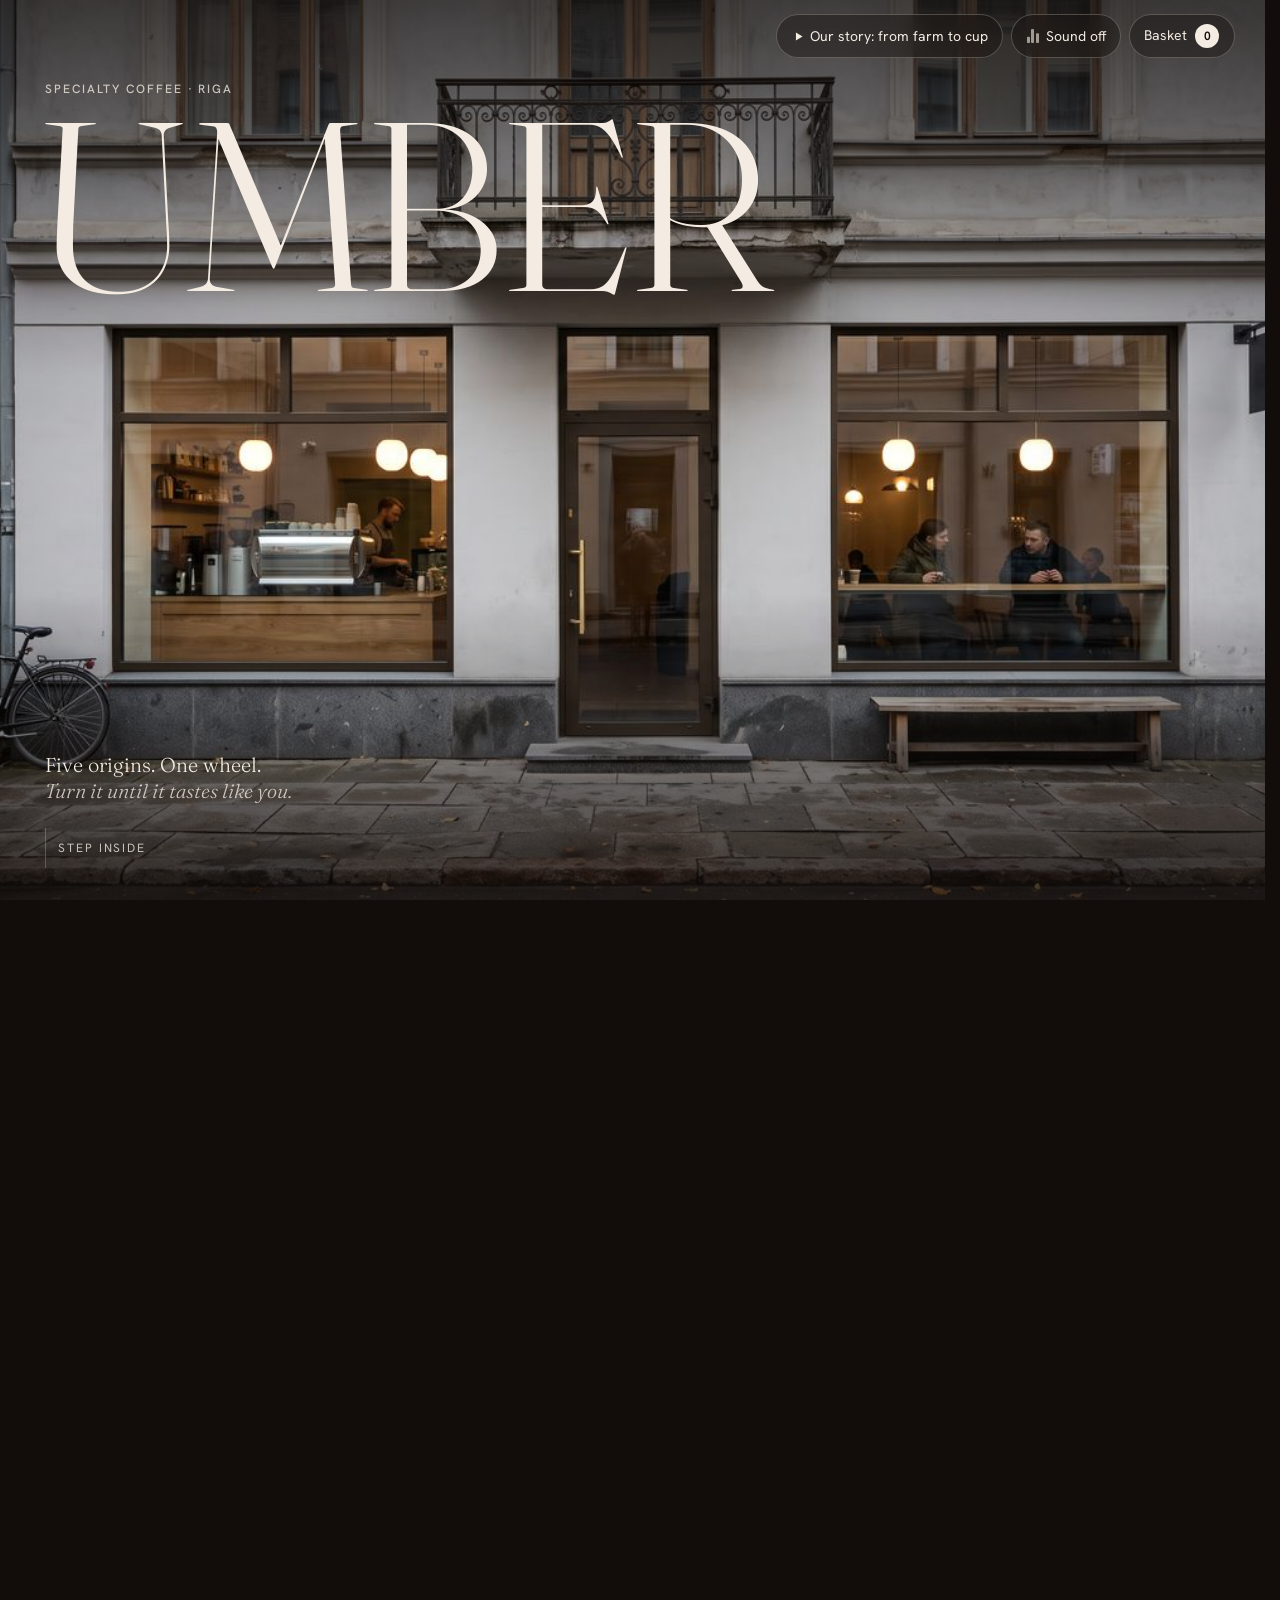
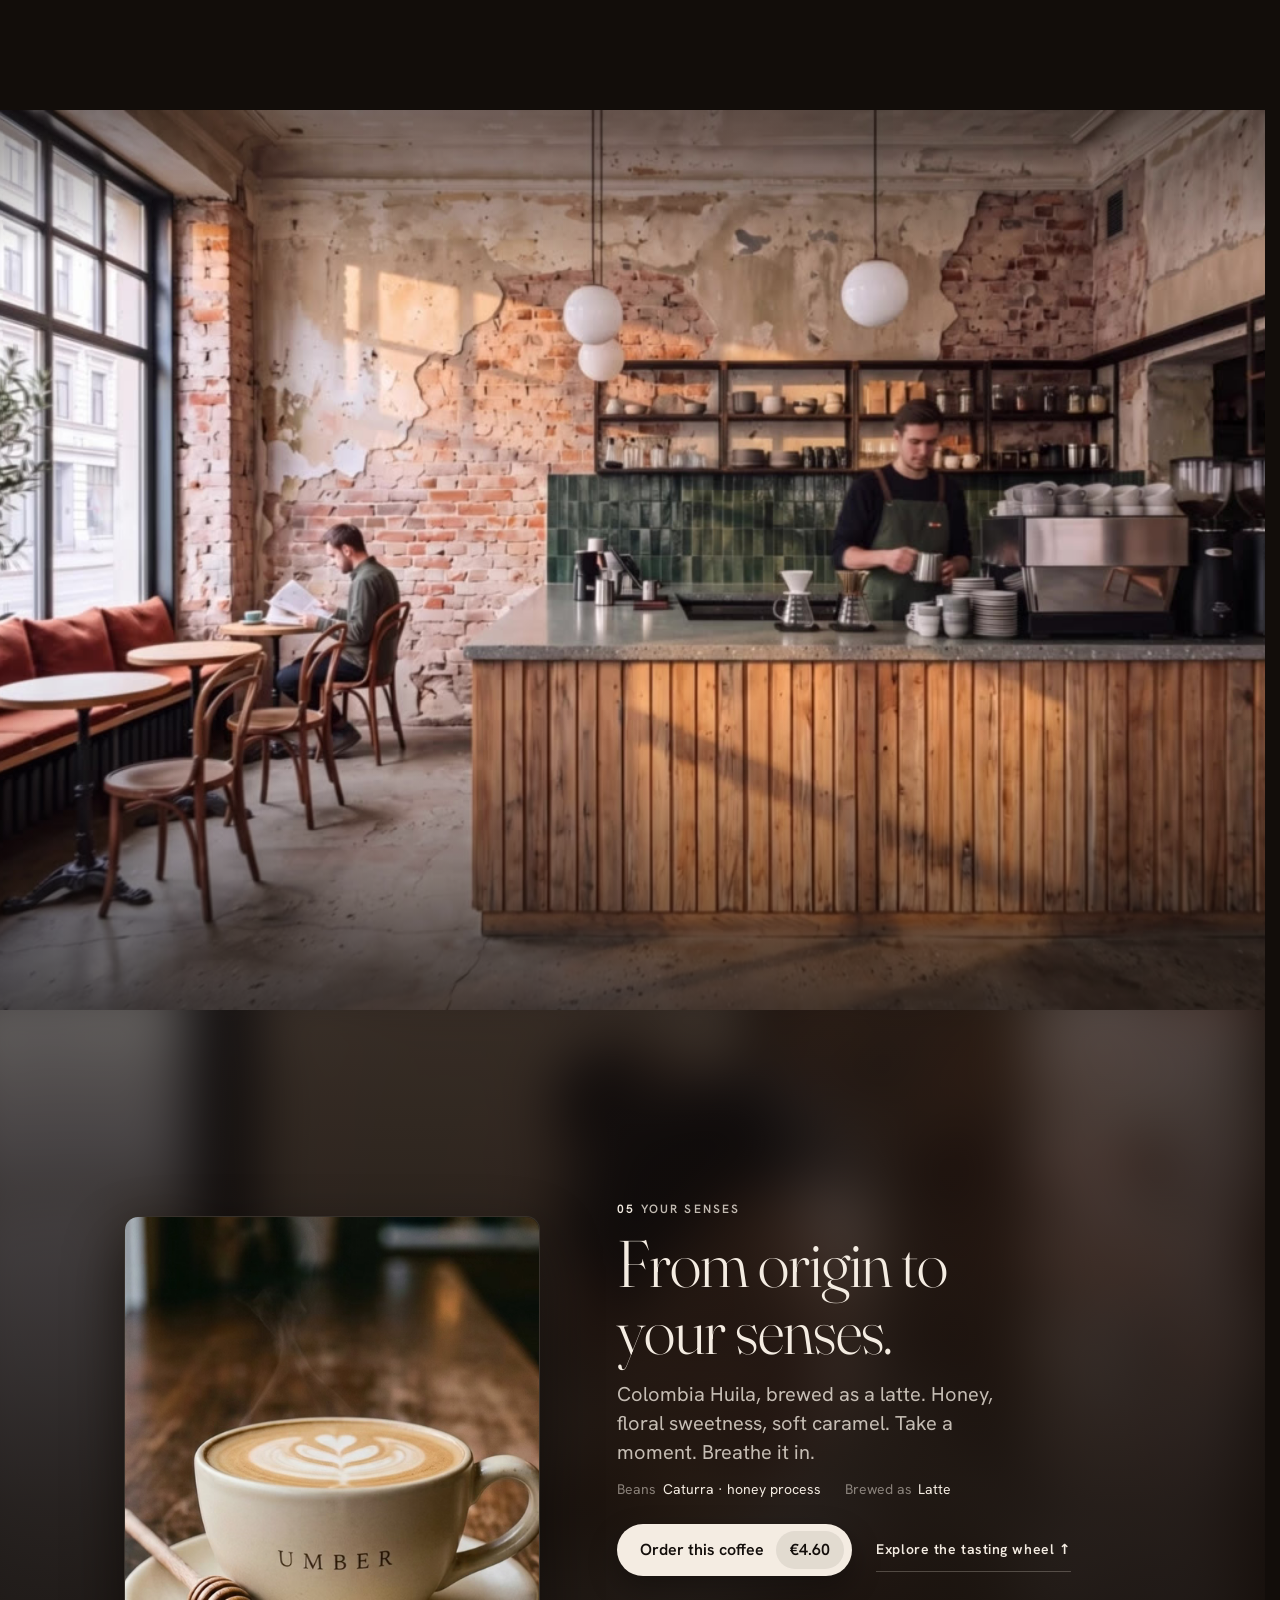
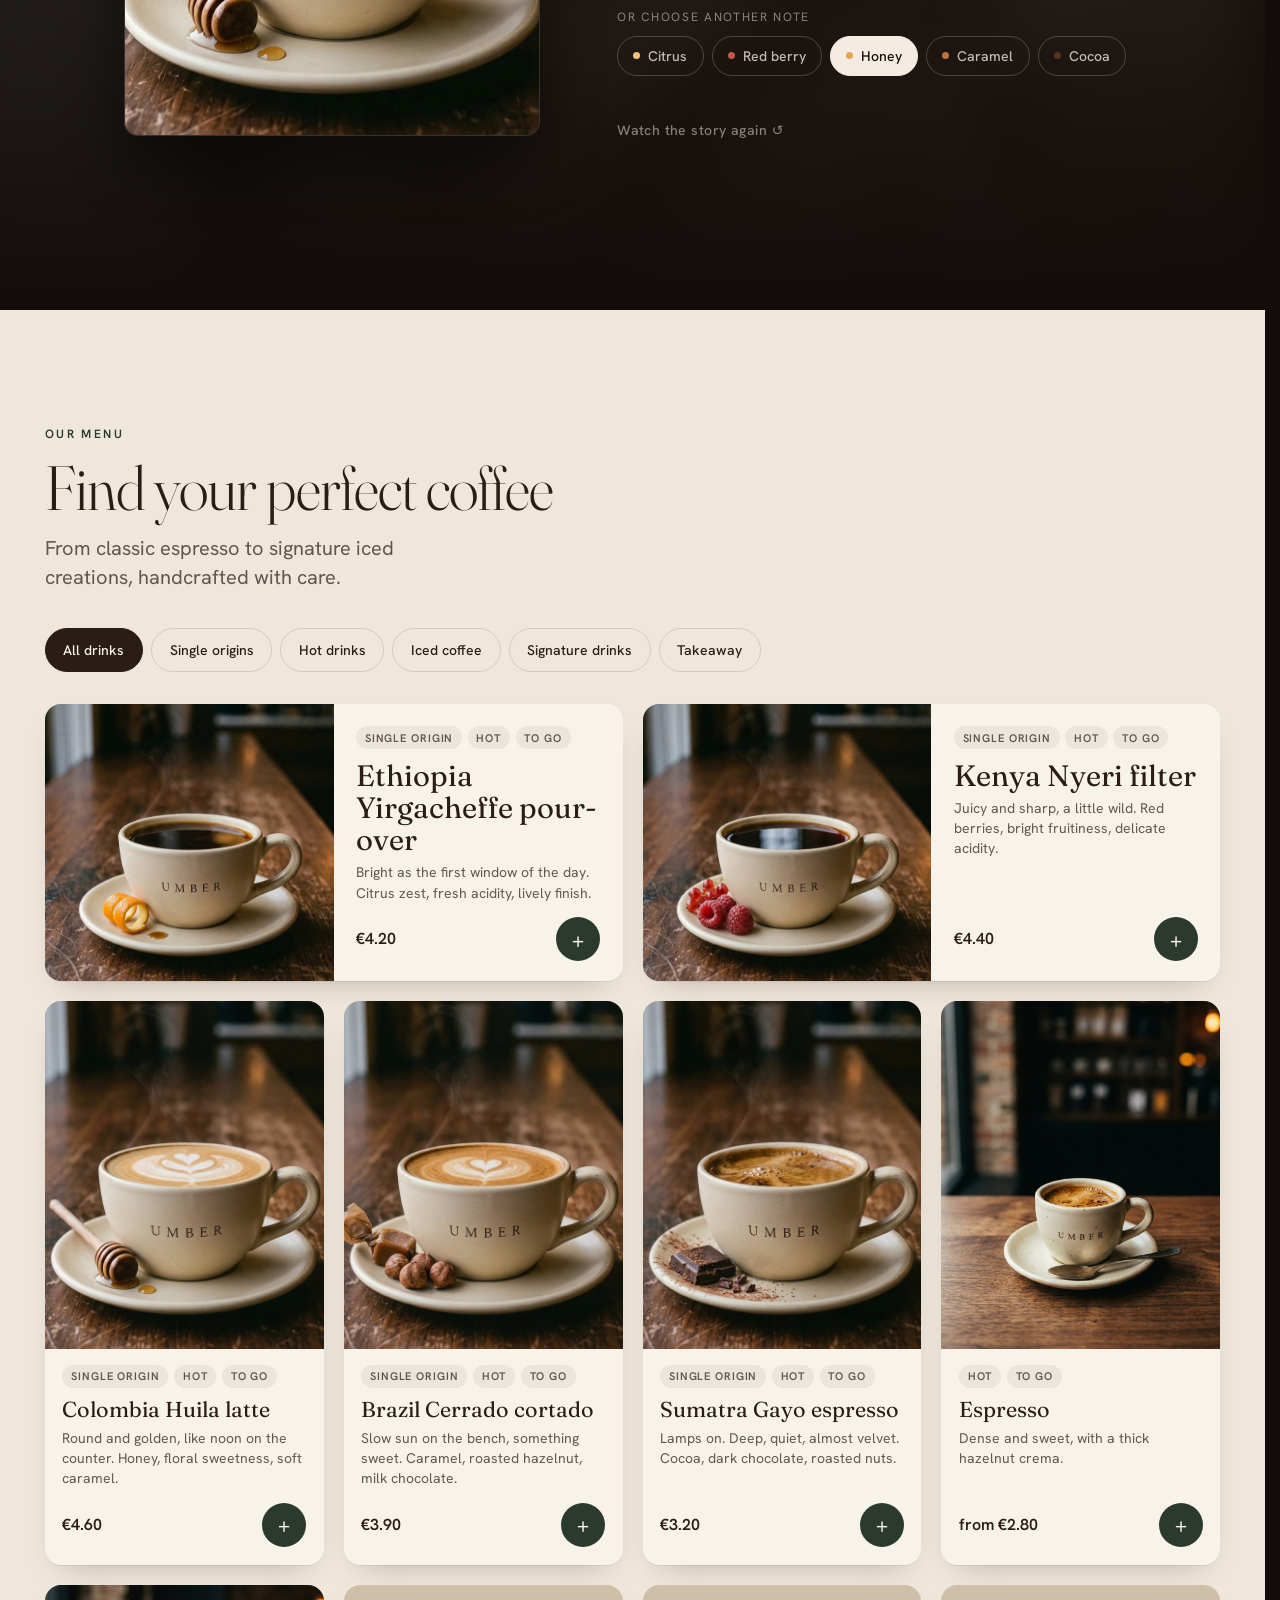
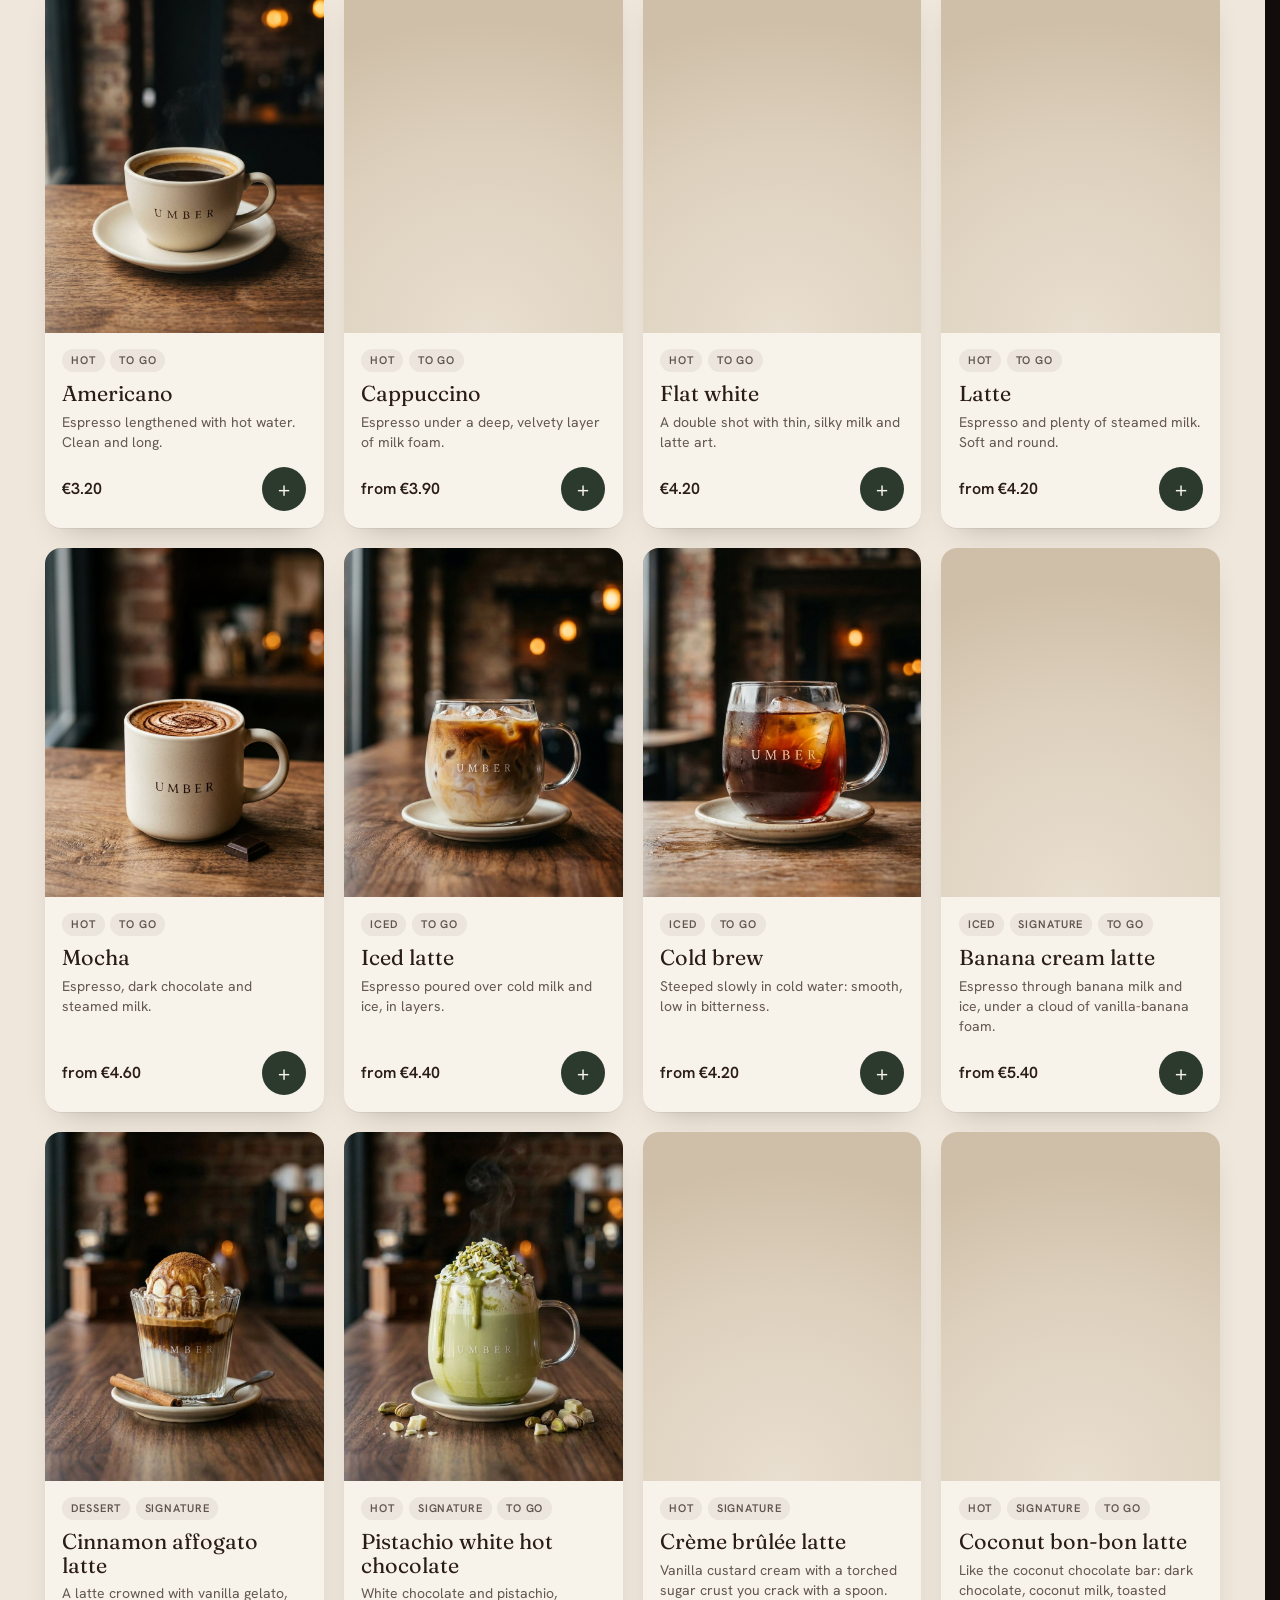
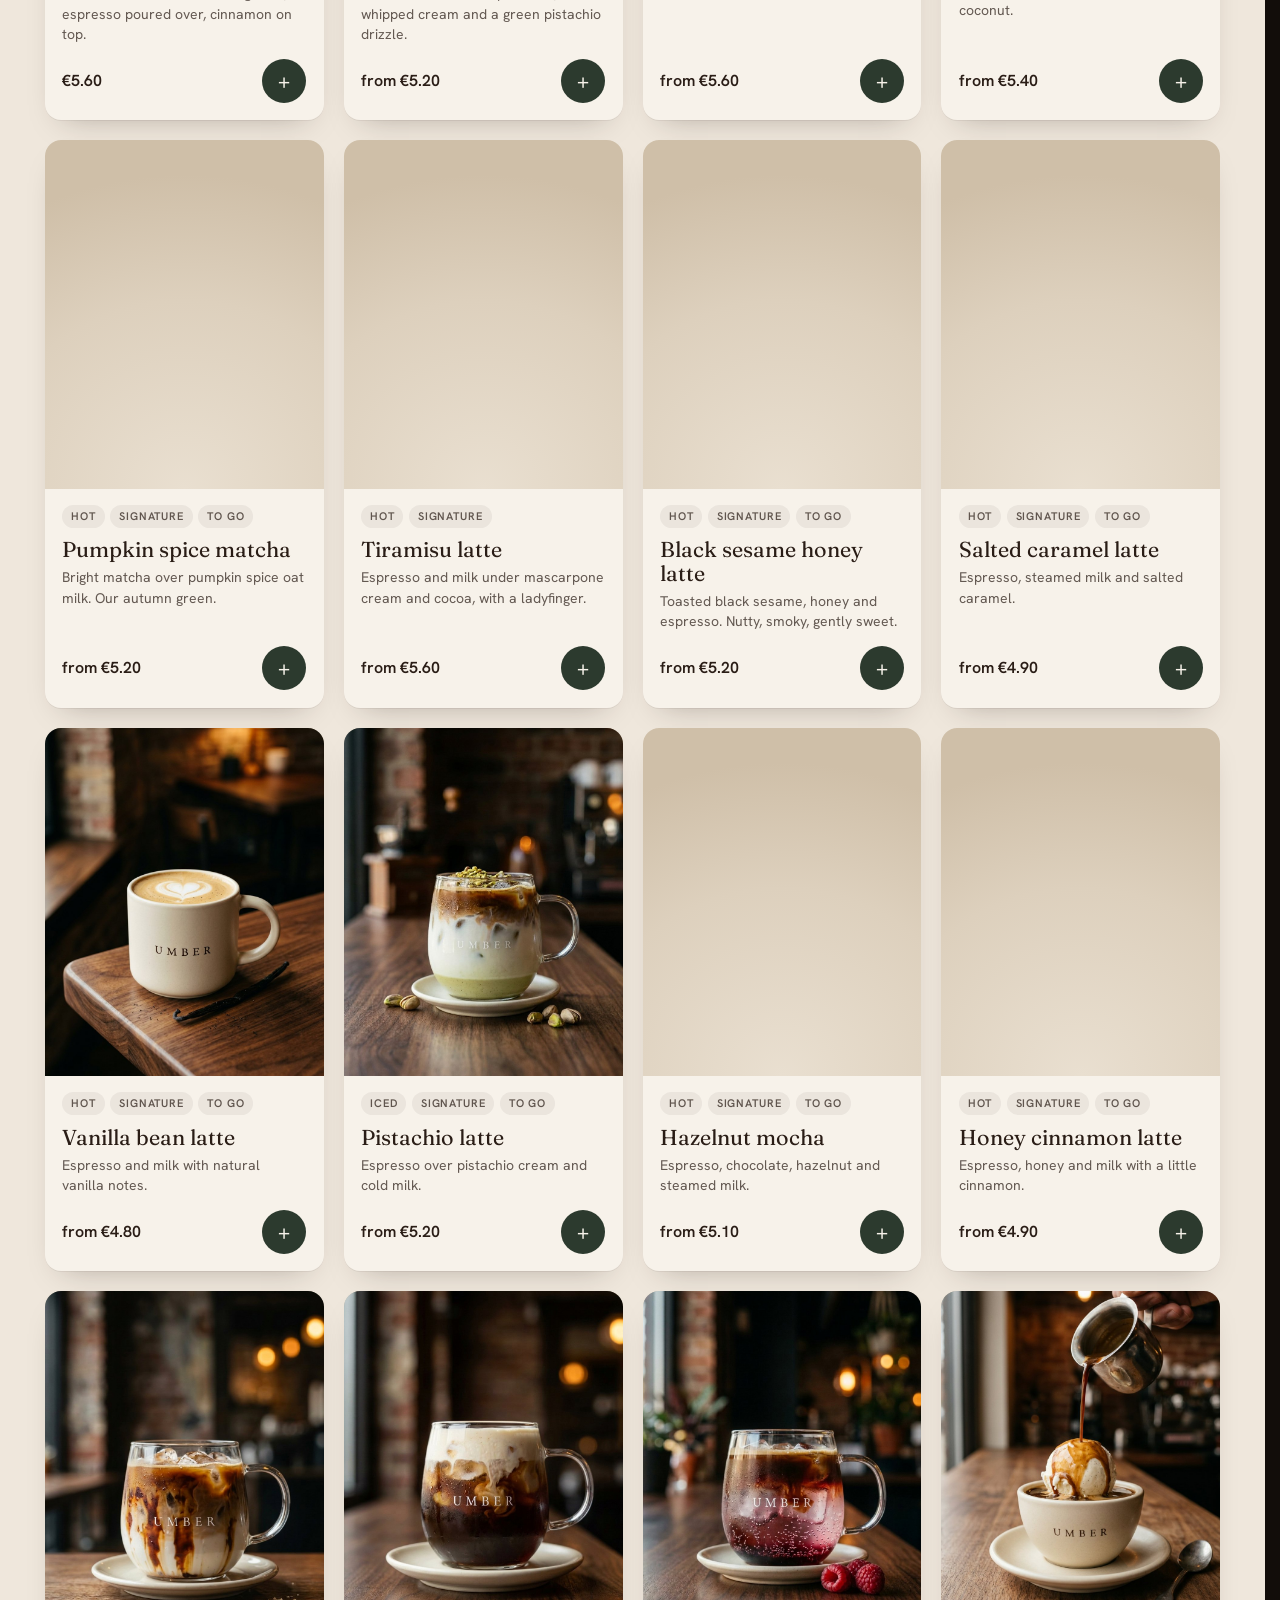
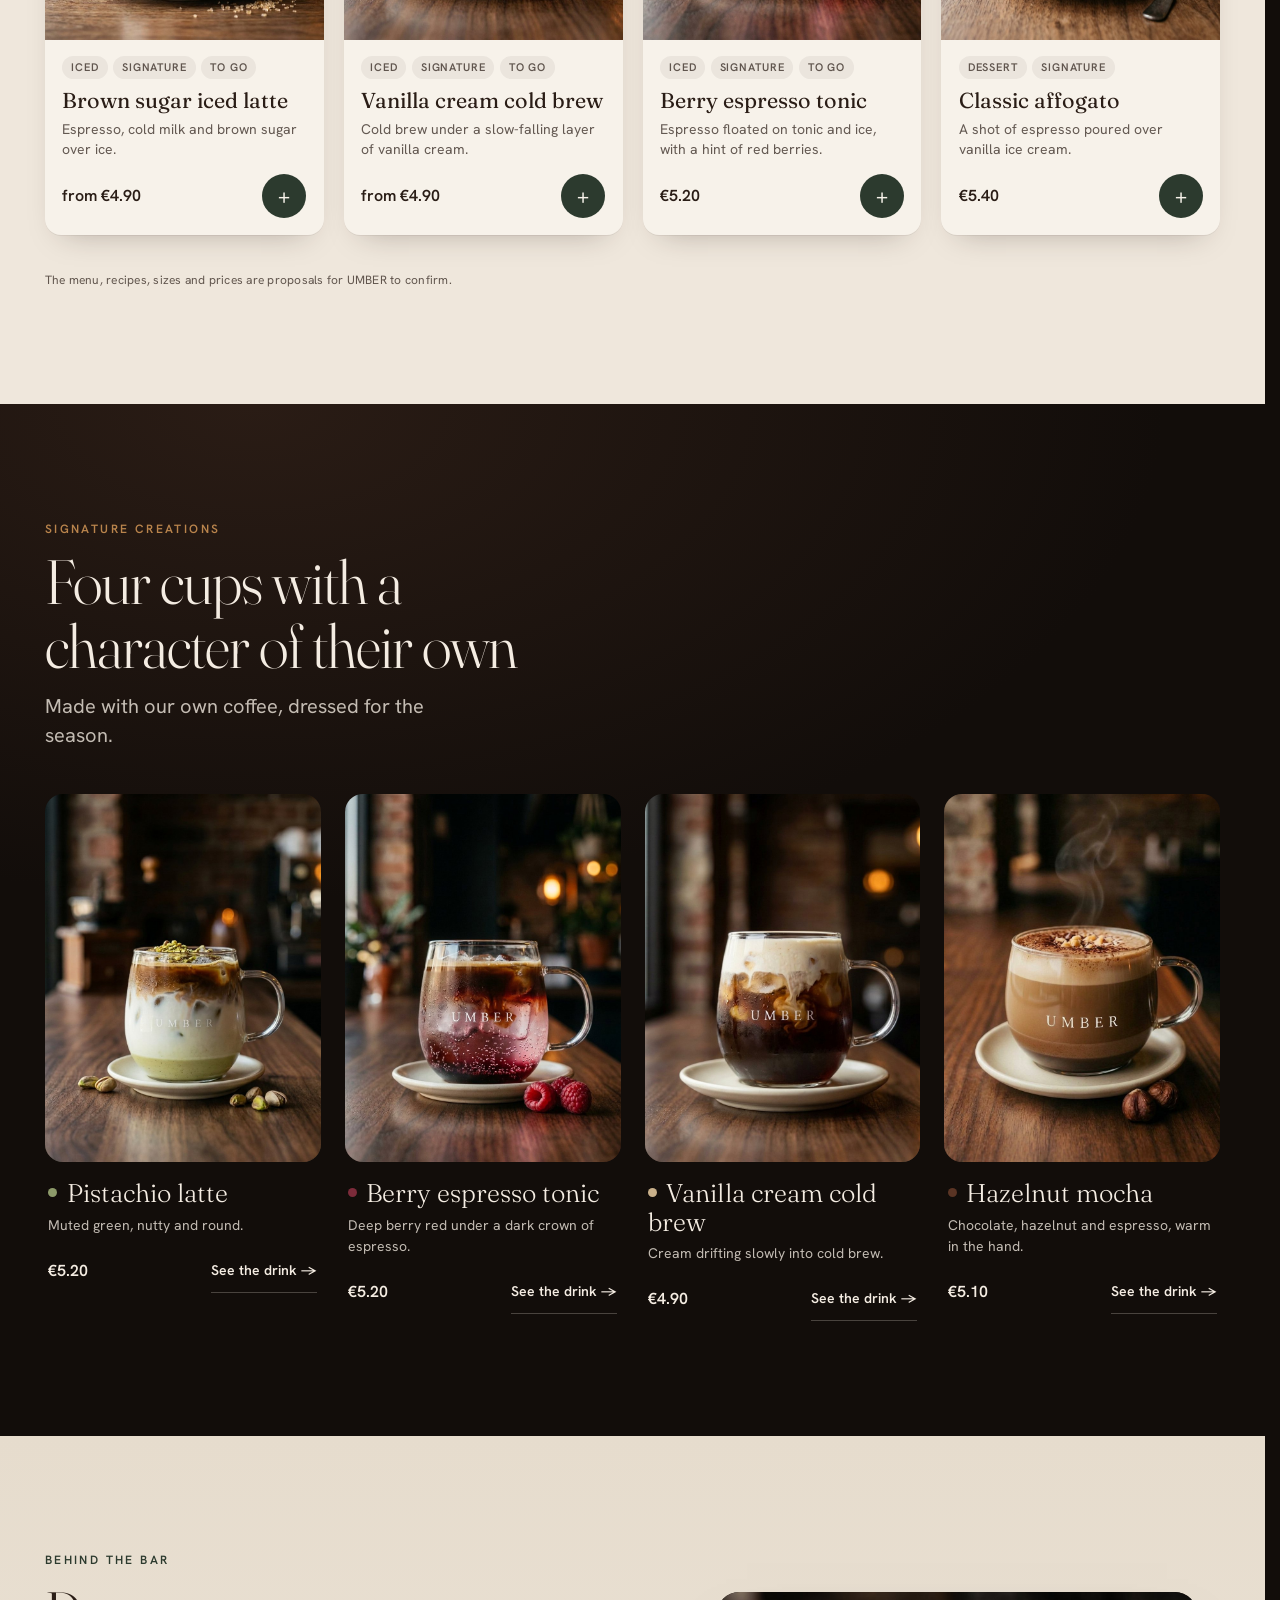
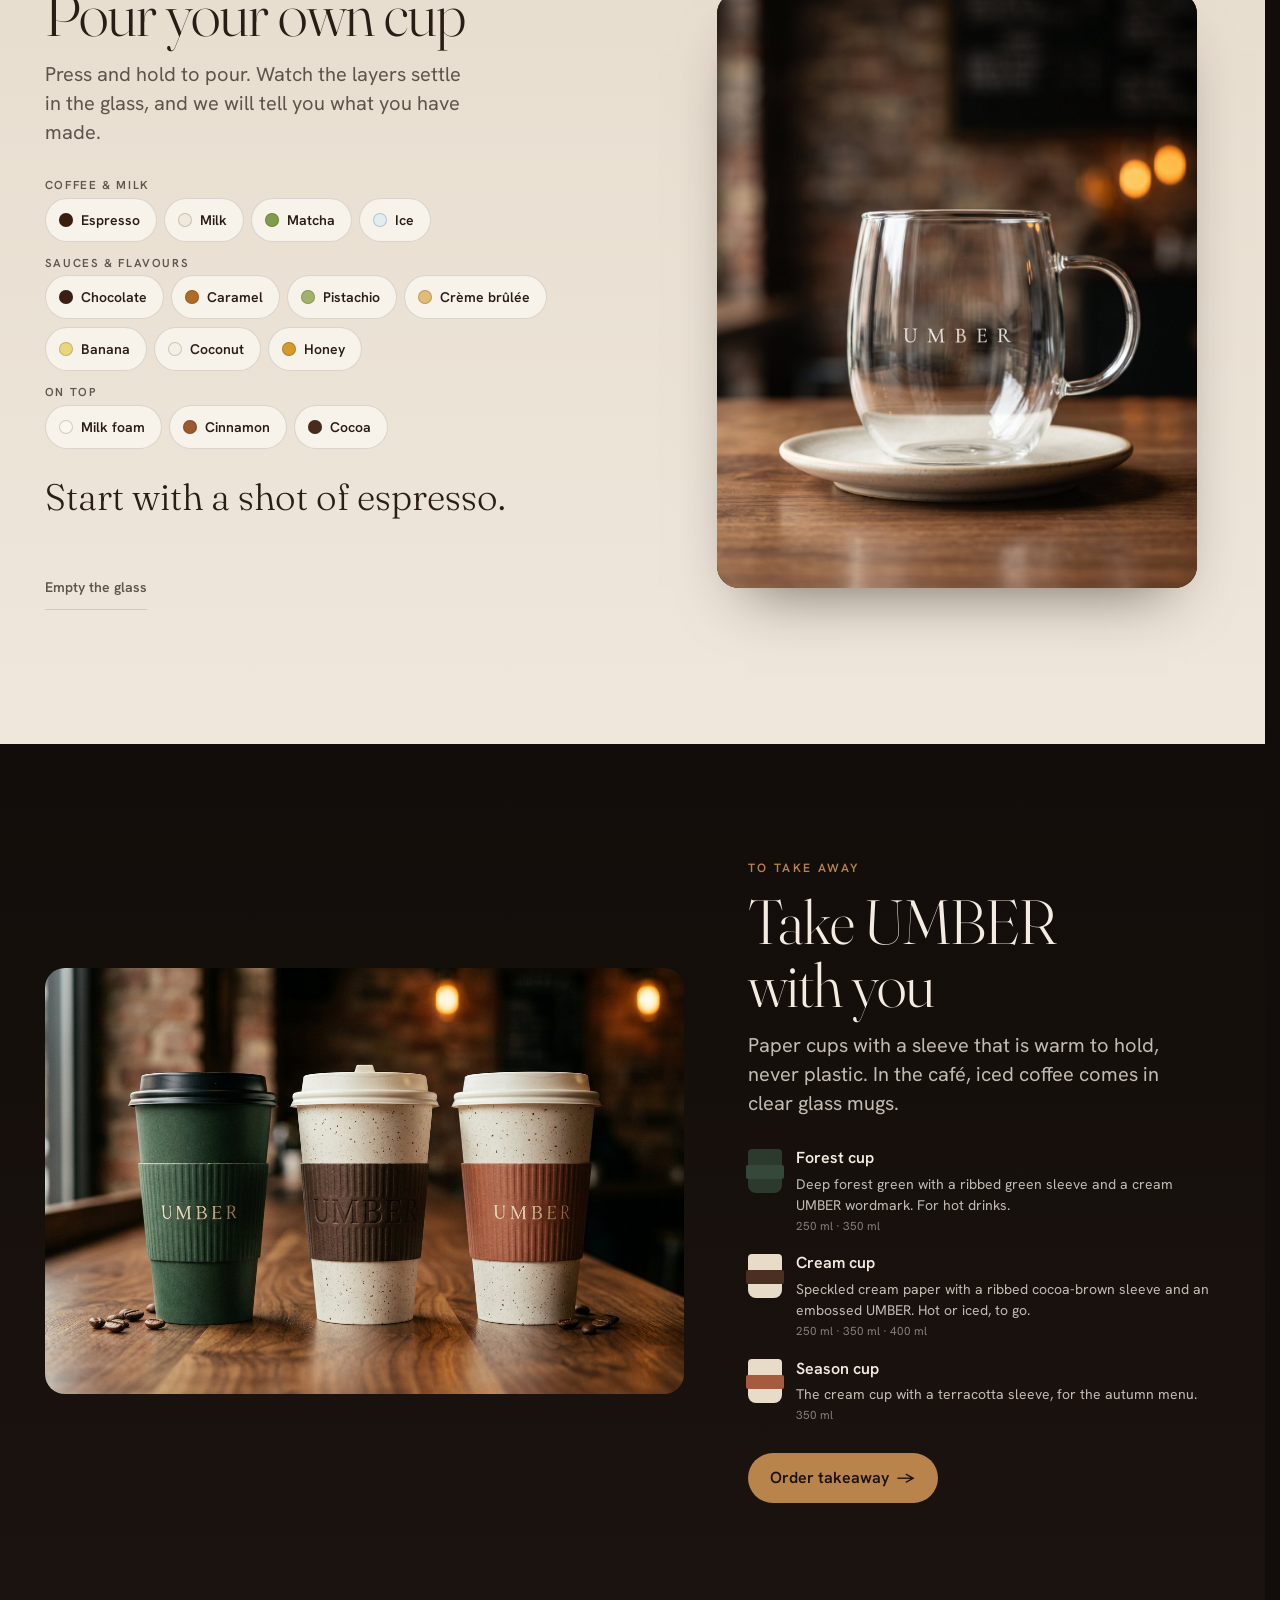
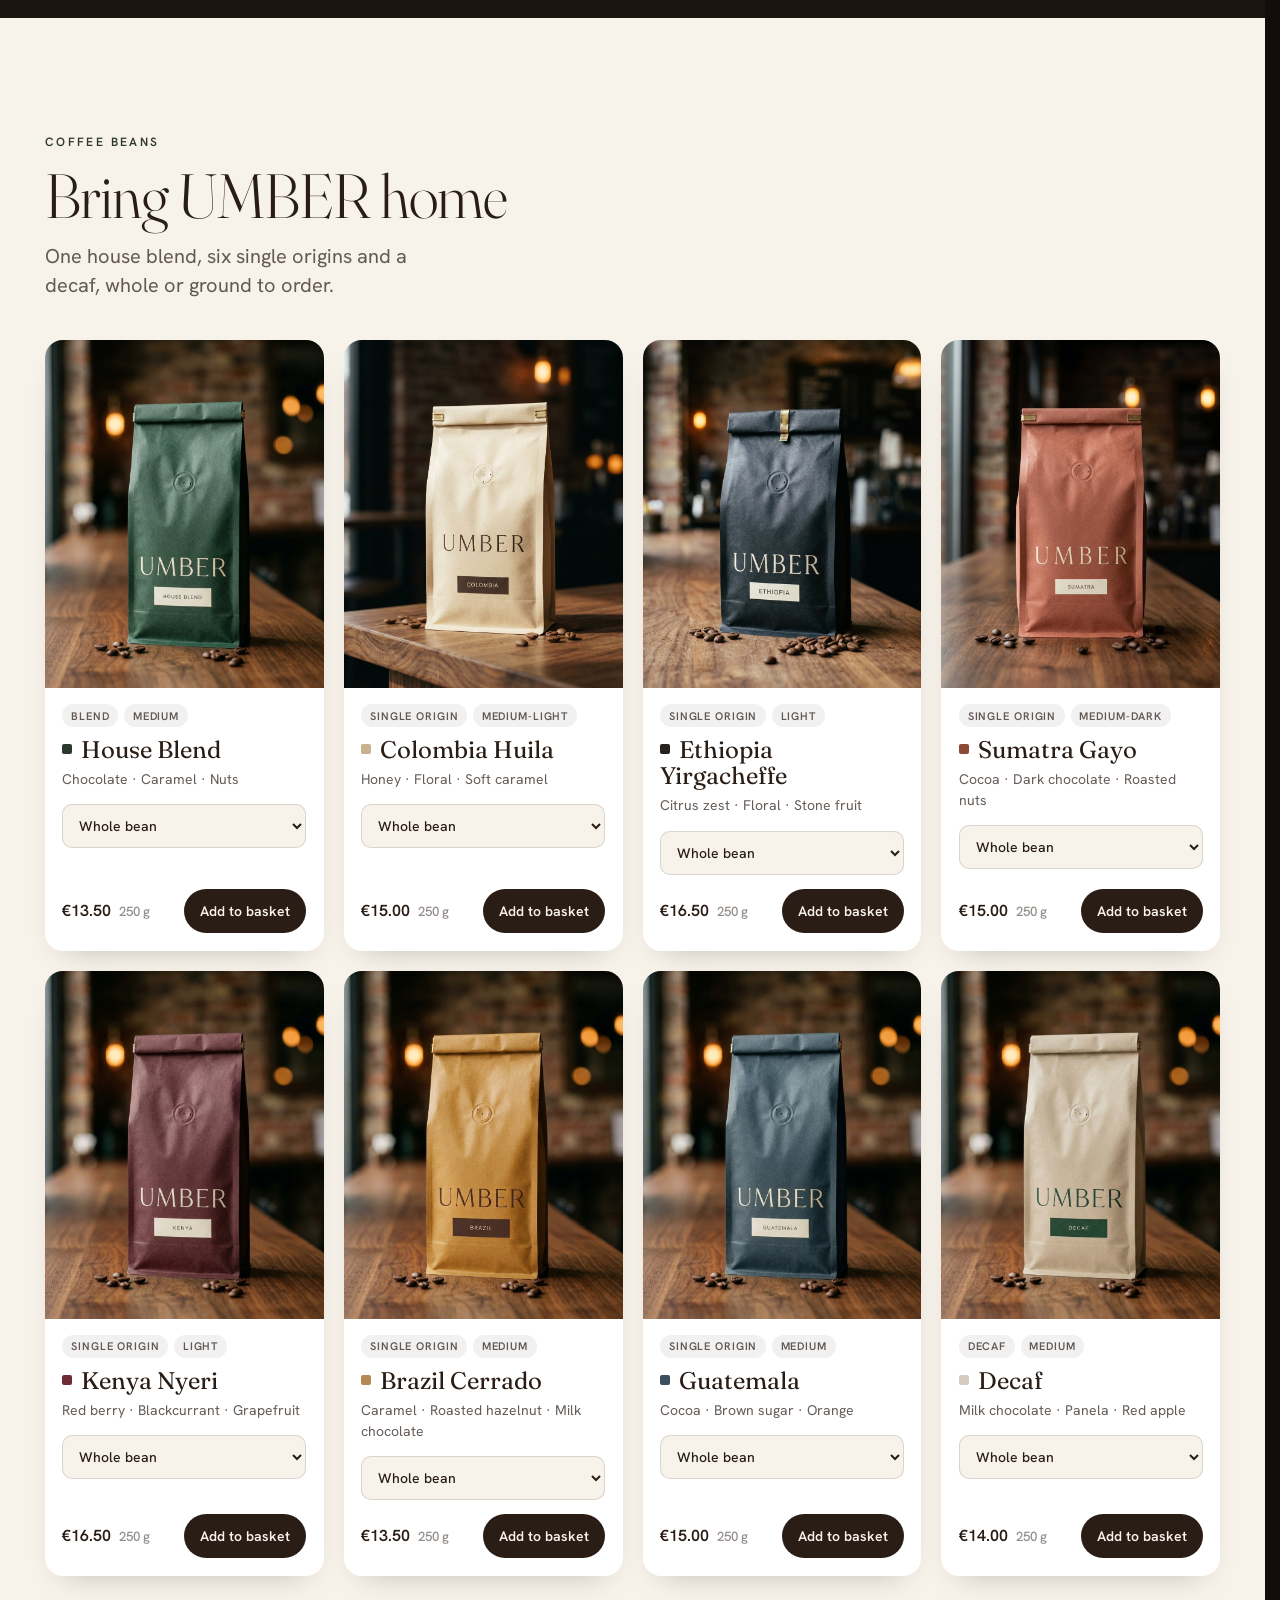
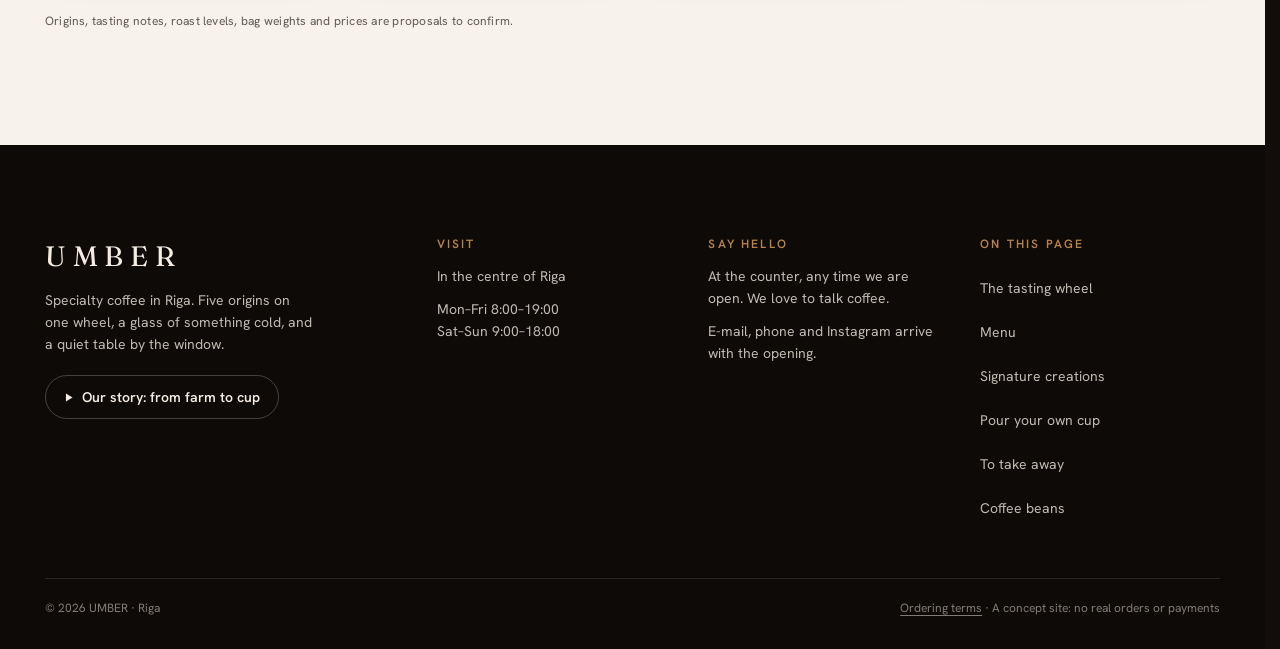
==== commit f83e0b1d: "Social preview: full address for og:image, og:url Co-Authored-By: Claude Opus 5.5 <noreply@anthropic" ====
--- a/index.html
+++ b/index.html
@@ -9,7 +9,8 @@
   <link rel="icon" href="assets/img/favicon.svg" type="image/svg+xml">
   <meta property="og:title" content="UMBER · Specialty coffee">
   <meta property="og:description" content="Choose your coffee by tasting note, from citrus to cocoa.">
-  <meta property="og:image" content="assets/img/og-image.jpg"><!-- after publishing: make this the full address, https://…/assets/img/og-image.jpg -->
+  <meta property="og:image" content="https://umber-coffee-ten.vercel.app/assets/img/og-image.jpg">
+  <meta property="og:url" content="https://umber-coffee-ten.vercel.app/">
   <meta property="og:type" content="website">
   <meta name="twitter:card" content="summary_large_image">
   <link rel="apple-touch-icon" href="assets/img/apple-touch-icon.png">
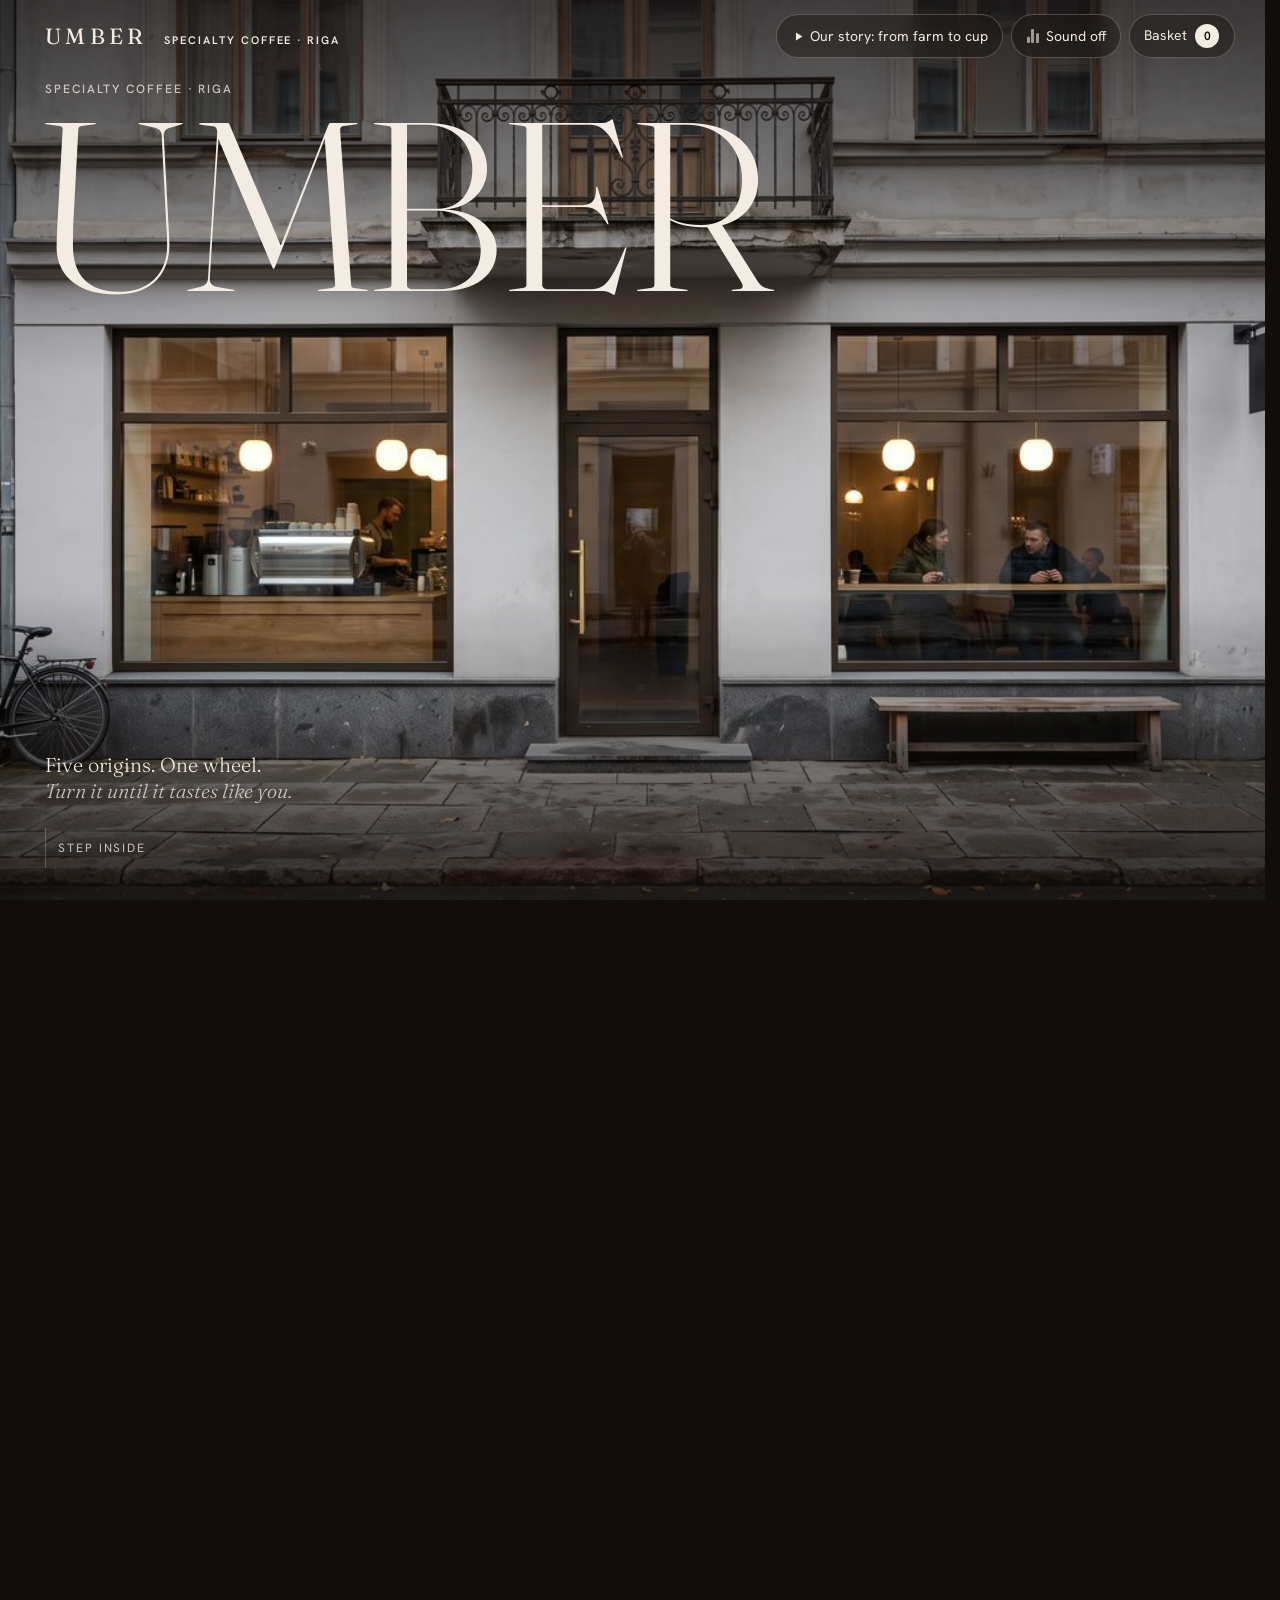
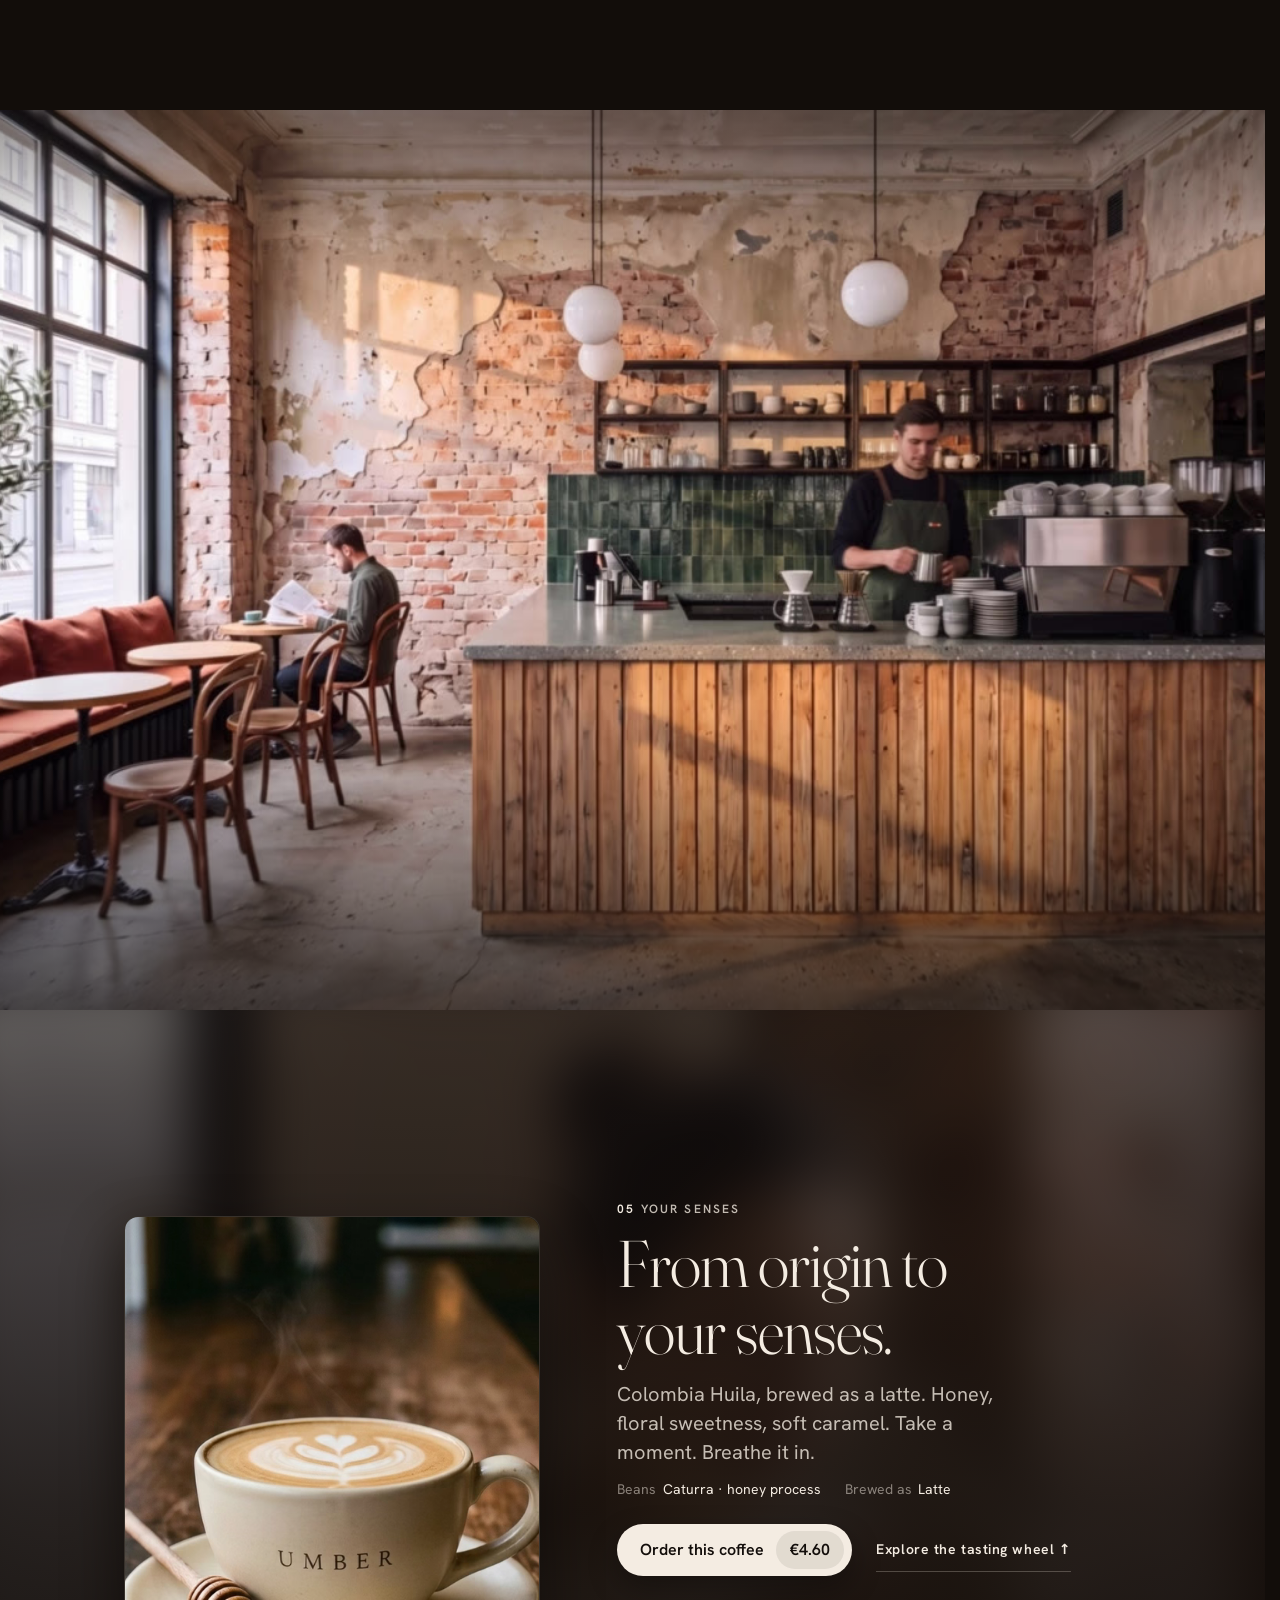
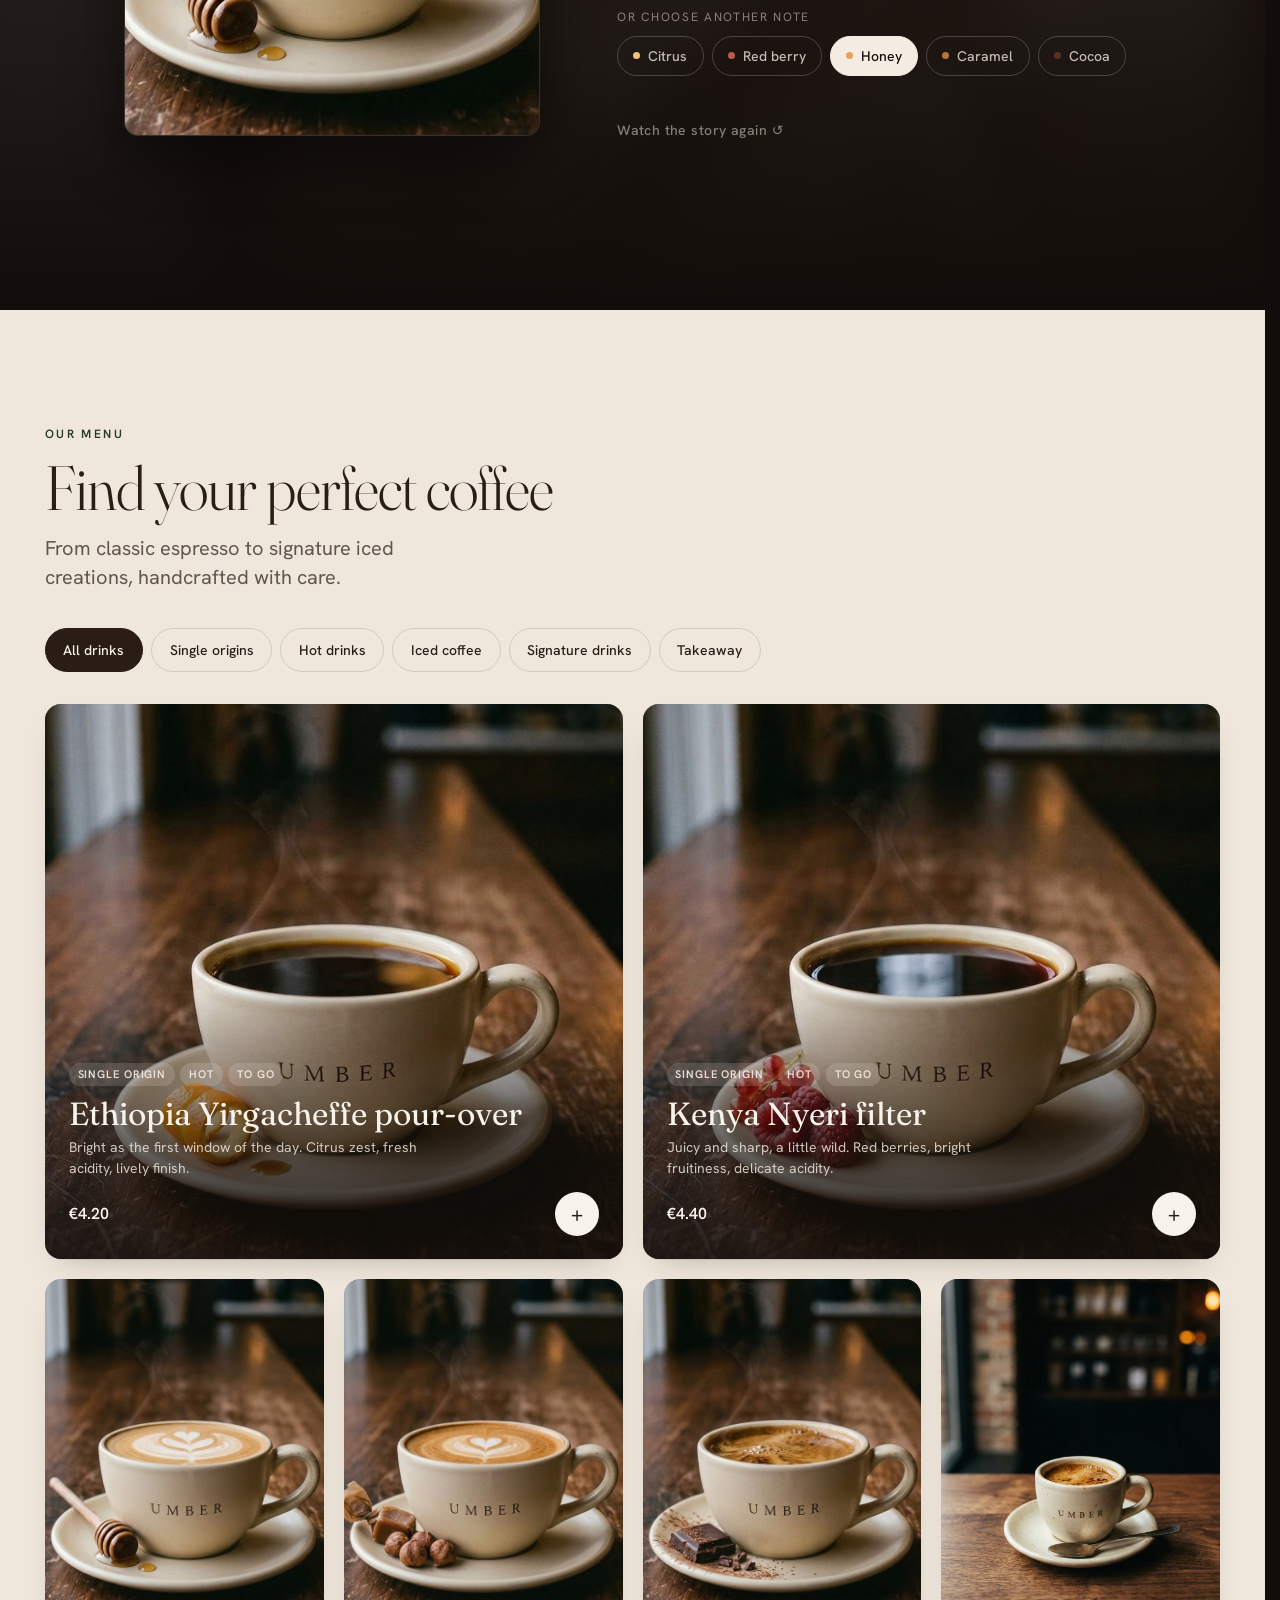
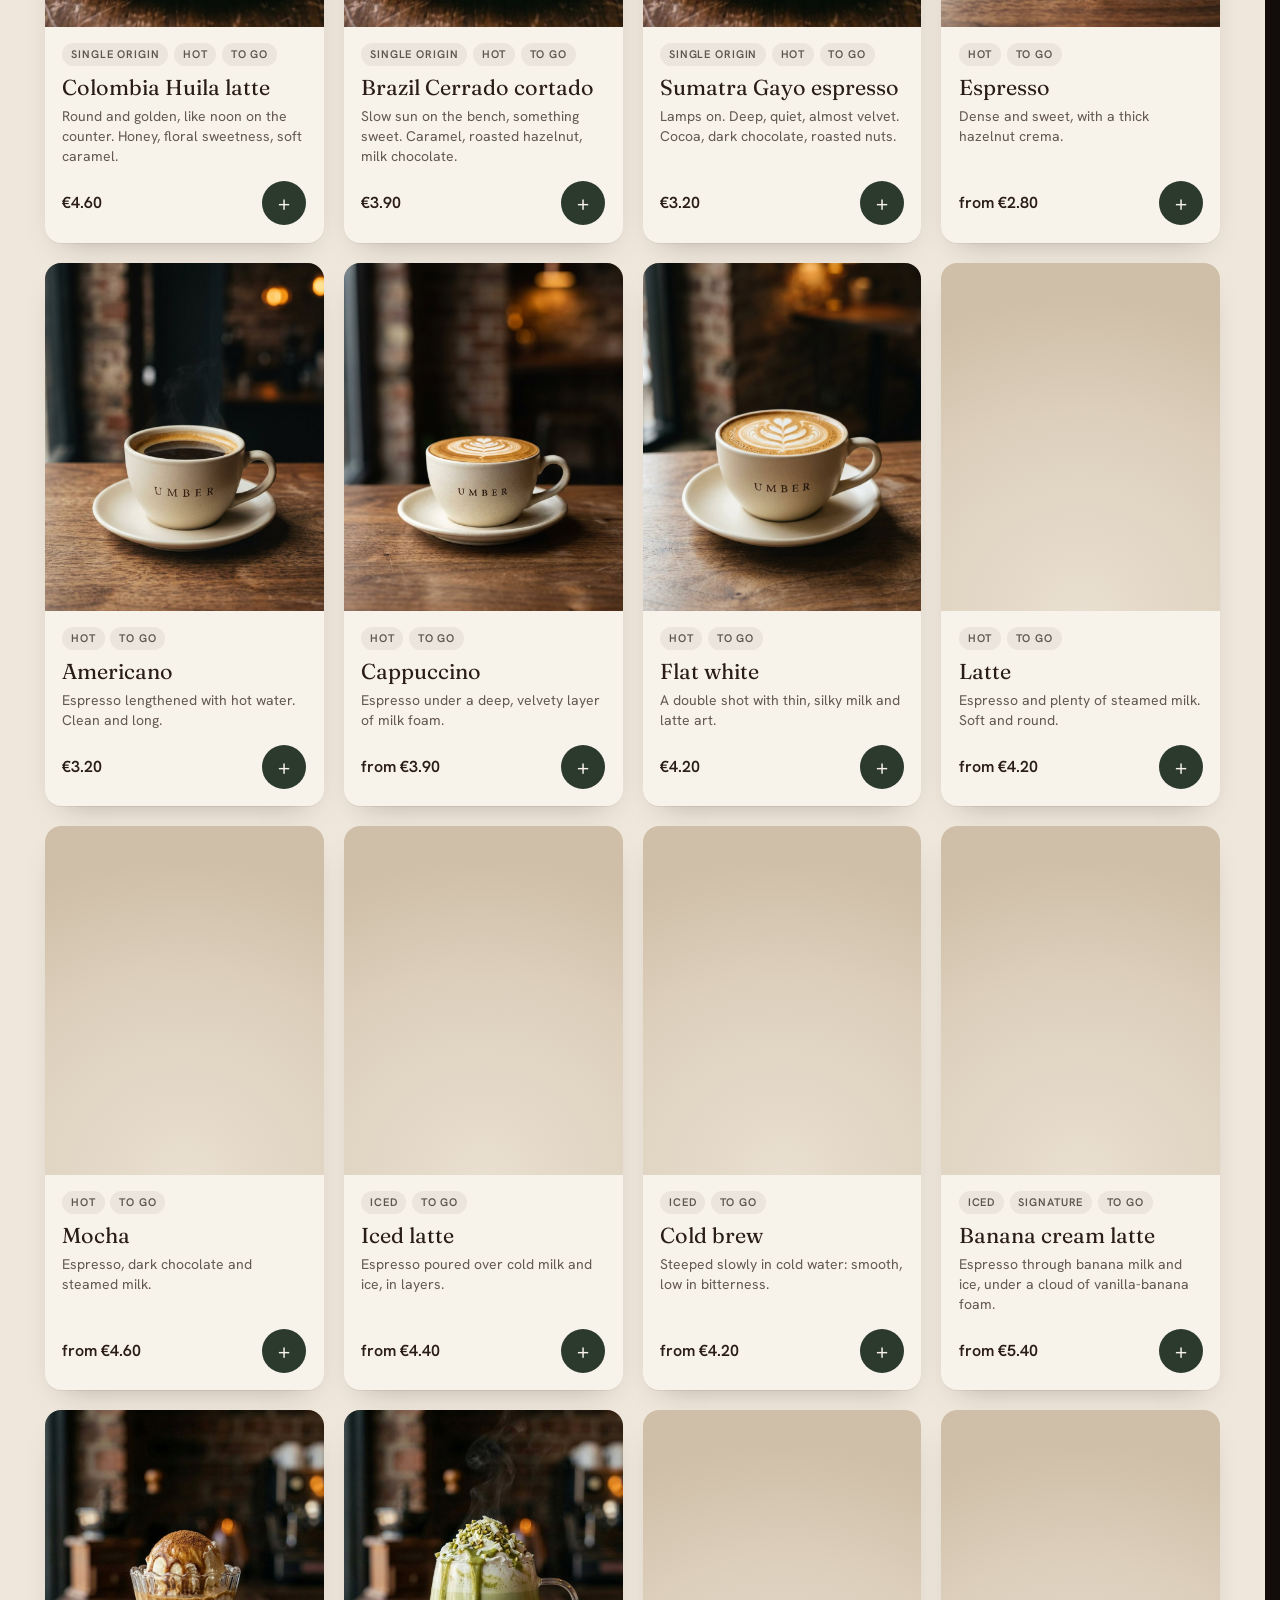
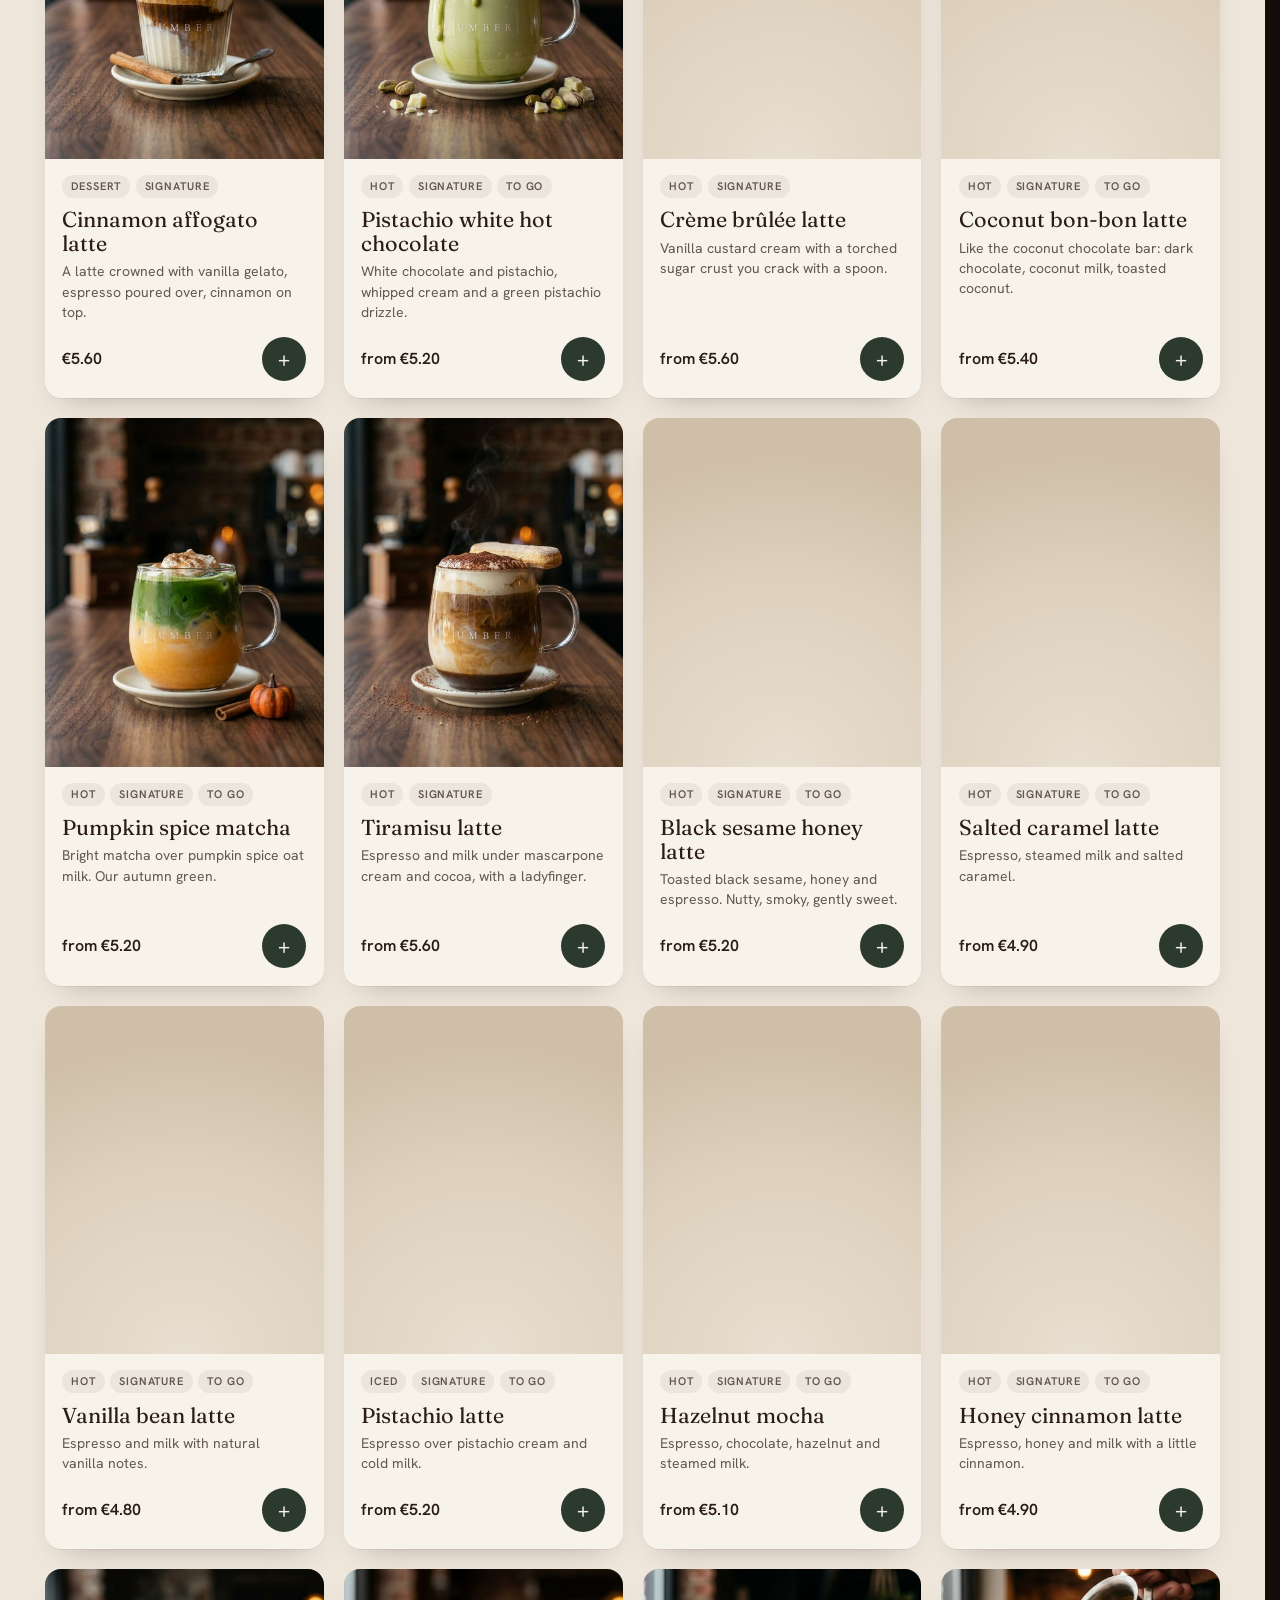
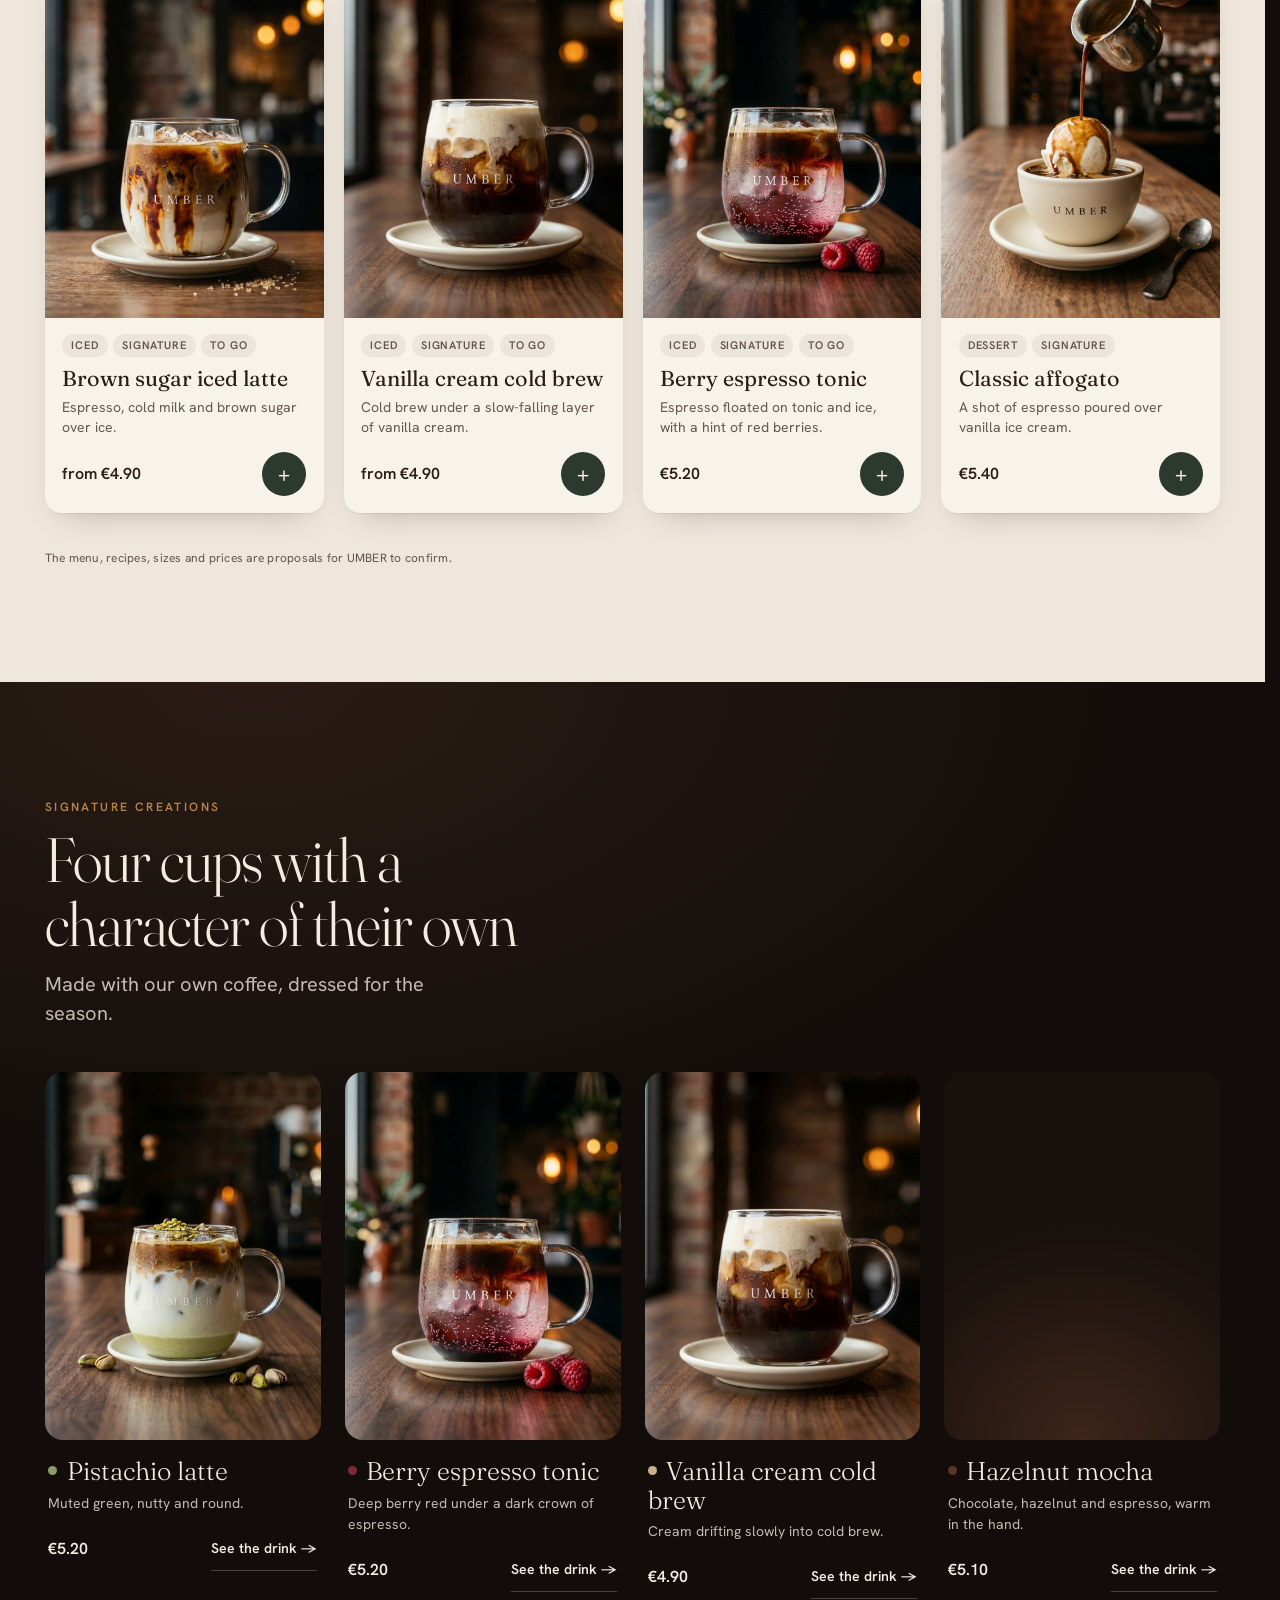
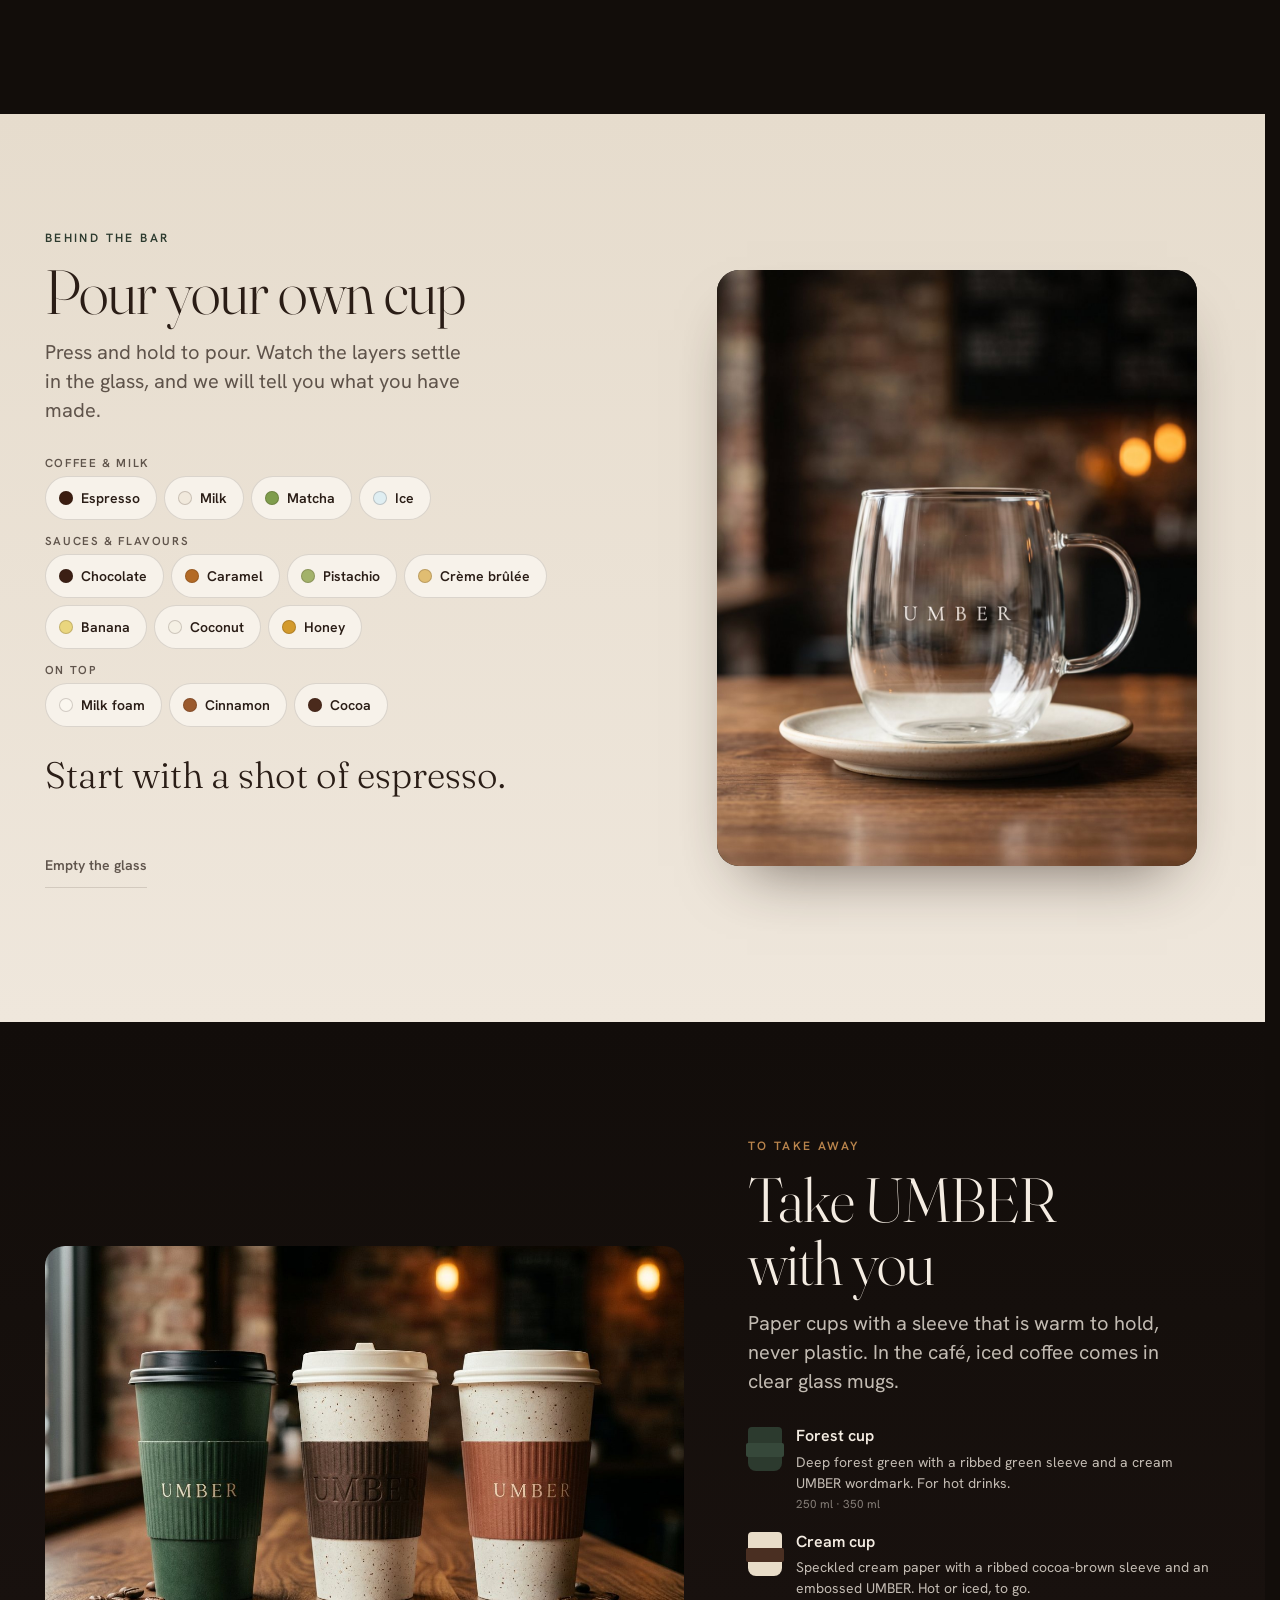
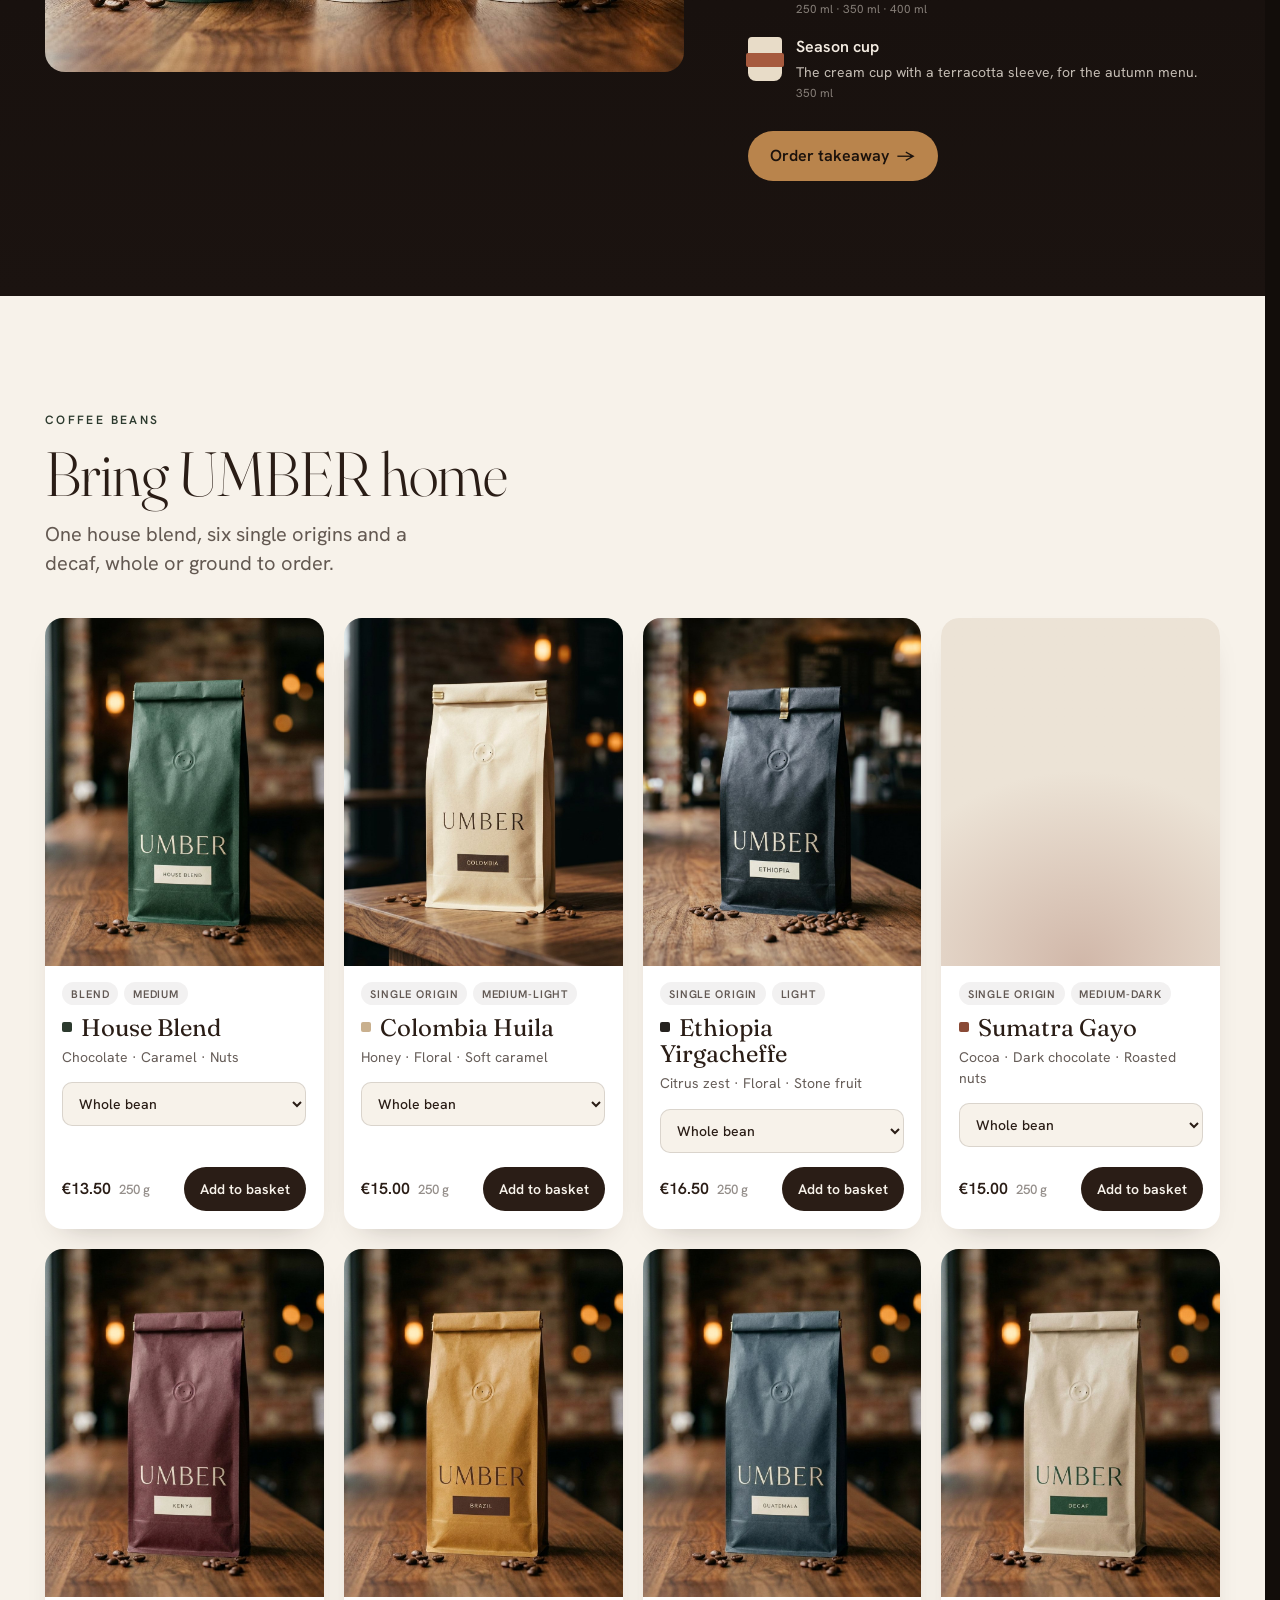
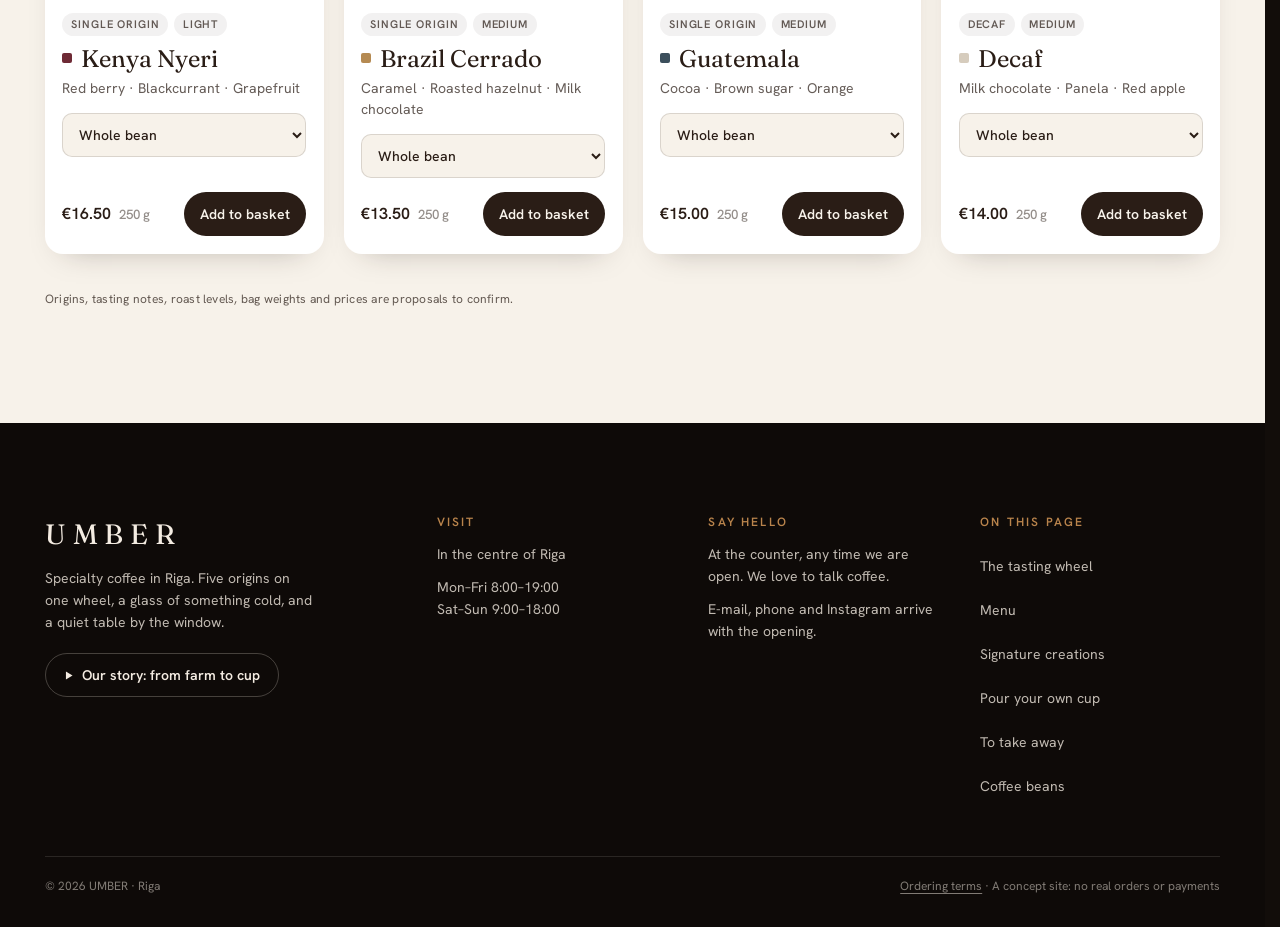
==== commit ce4f52f9: "Hero: one link instead of two - 'Explore our coffee ↓' under the wheel (to the menu); the duplicate " ====
--- a/index.html
+++ b/index.html
@@ -122,7 +122,6 @@
               <p class="to-go-line">Hot and iced, to take away</p>
               <div class="to-go-actions">
                 <a class="to-go-main" href="#menu" data-menu-filter="takeaway">Order takeaway <span aria-hidden="true">→</span></a>
-                <a class="to-go-alt" href="#beans">Explore our coffee</a>
               </div>
             </div>
           </div>
@@ -164,7 +163,7 @@
             </div>
           </div>
           <p class="dial-hint" id="dialHint">Turn the wheel or tap a note to choose your coffee.</p>
-          <a class="wheel-more" href="#menu">Iced lattes and signature drinks are further down <span aria-hidden="true">↓</span></a>
+          <a class="wheel-more" href="#menu">Explore our coffee <span aria-hidden="true">↓</span></a>
         </div>
       </div>
 
--- a/styles.css
+++ b/styles.css
@@ -148,6 +148,16 @@
 
 /* ---------- First screen: doorway + café on one pinned stage ---------- */
 .arrive { position: relative; height: 290vh; height: 290svh; }
+@media (max-width: 899px) { .arrive { height: 230vh; height: 230svh; } }   /* phones: a shorter doorway (app.js) */
+/* phones: what steps back on a shorter screen so the coffee never slides under the top bar (app.js, fitHero) */
+@media (max-width: 899px) {
+  .hero-ui.fit-1 .wheel-lede { display: none; }
+  .hero-ui.fit-1 .wheel-label { margin-bottom: 1rem; }
+  .hero-ui.fit-2 .dial-hint { display: none; }
+  .hero-ui.fit-3 .to-go { display: none; }
+  .hero-ui.fit-4 .coffee { --cup: 84px; }
+  .hero-ui.fit-5 .coffee { --cup: 68px; }
+}
 .hero {
   position: sticky; top: 0;
   height: 100vh; height: 100svh;
@@ -390,7 +400,7 @@
   max-width: calc(100vw - 2 * var(--gutter));
   padding: 48px 0 6px;
   display: flex; justify-content: center; align-items: flex-start;
-  touch-action: none;
+  touch-action: pan-y;               /* a swipe on the wheel still scrolls the page; the knob itself turns */
   user-select: none; -webkit-user-select: none;
 }
 .sectors {
@@ -421,7 +431,7 @@
   width: var(--size); height: var(--size);
   border-radius: 50%;
   cursor: grab;
-  touch-action: none;
+  touch-action: pan-y;               /* a finger turns it sideways; an up or down swipe scrolls the page */
 }
 .knob:active { cursor: grabbing; }
 .knob-face {
@@ -548,9 +558,71 @@
   transition: opacity 0.35s var(--ease-out);
 }
 .coffee.is-swapping .coffee-media video { opacity: 0; }
-/* the text makes room for the cup */
-.coffee > .note-label, .coffee > .coffee-name, .coffee > .coffee-desc {
-  padding-right: calc(clamp(104px, 30vw, 132px) + 0.9rem);
+/* phones and tablets: the coffee's words run the full width, clear of the barista; below them one quiet
+   panel is the coffee itself: a large photo of this cup, and beside it what it is (beans, how it is brewed)
+   with "Order this coffee" under that, so the cup is the biggest thing in the panel. Under it, a thin line,
+   then the takeaway cups with "Order takeaway", on the same edge as the order button */
+@media (max-width: 1099px) {
+  .coffee {
+    --cup: clamp(84px, min(32vw, 17svh), 148px); --thumb: 64px; --pad: 8px;   /* as large as the screen allows: shorter phones get a smaller cup so the name stays clear of the top bar */
+    display: grid;
+    grid-template-columns: calc(var(--cup) + var(--pad)) minmax(0, 1fr);
+    column-gap: 1rem;
+  }
+  .coffee::after {
+    content: ""; z-index: -1;
+    grid-column: 1 / -1; grid-row: 4 / 7;
+    margin-top: 1.1rem;
+    border-radius: 20px;
+    background: rgba(18, 13, 10, 0.42); border: 1px solid rgba(244, 236, 226, 0.16);
+    -webkit-backdrop-filter: blur(12px); backdrop-filter: blur(12px);
+    pointer-events: none;
+  }
+  .coffee > .note-label { grid-column: 1 / -1; grid-row: 1; }
+  .coffee > .coffee-name { grid-column: 1 / -1; grid-row: 2; max-width: 62%; }   /* a long name breaks onto two lines before it reaches the barista */
+  .coffee > .coffee-desc { grid-column: 1 / -1; grid-row: 3; }
+  .coffee > .coffee-media {
+    position: relative; top: auto; right: auto;
+    grid-column: 1; grid-row: 4 / 6; align-self: start;
+    width: var(--cup); margin: calc(1.1rem + var(--pad)) 0 var(--pad) var(--pad);
+    border-radius: 13px; box-shadow: none;
+  }
+  .coffee > .coffee-meta {
+    grid-column: 2; grid-row: 4; align-self: start;
+    flex-direction: column; gap: 0.3rem;
+    margin: calc(1.1rem + var(--pad) + 0.35rem) var(--pad) 0 0;
+    font-size: var(--t-s); line-height: 1.3;
+  }
+  .coffee > .coffee-meta div { flex-direction: column; gap: 0.05rem; }
+  .coffee > .coffee-meta dt { font-size: 0.625rem; font-weight: 600; letter-spacing: 0.14em; text-transform: uppercase; }
+  .coffee > .order {
+    grid-column: 2; grid-row: 5; align-self: end; justify-self: stretch;
+    justify-content: space-between;
+    min-height: 48px; gap: 0.5rem;
+    margin: 0.6rem var(--pad) var(--pad) 0;
+    padding: 0 0.35rem 0 1.1rem;
+    box-shadow: 0 8px 22px rgba(0, 0, 0, 0.28);
+  }
+  .coffee > .order .order-price { min-height: 36px; padding: 0 0.75rem; }
+  .coffee > .to-go {
+    grid-column: 1 / -1; grid-row: 6;
+    max-width: none; margin: 0 var(--pad); padding: var(--pad) 0;
+    gap: 1rem;
+    background: none; border: 0; border-top: 1px solid rgba(244, 236, 226, 0.12); border-radius: 0;
+    -webkit-backdrop-filter: none; backdrop-filter: none;
+  }
+  .coffee > .to-go .to-go-img { width: var(--thumb); height: var(--thumb); margin-right: calc(var(--cup) - var(--thumb)); }   /* the actions start on the same edge as the order button */
+  .coffee > .to-go .to-go-body { flex: 1; min-width: 0; }
+  .coffee > .to-go .to-go-actions { flex-direction: column; align-items: stretch; flex-wrap: nowrap; gap: 0; }
+  .coffee > .to-go .to-go-main { justify-content: space-between; padding: 0 1.1rem; }
+}
+/* narrower phones: "Order this coffee" needs a whole row to stay on one line, so it moves under the cup
+   and runs the panel's full width; the cup and its details stay side by side above it */
+@media (max-width: 419px) {
+  .coffee > .coffee-media { grid-row: 4; margin-bottom: 0; }
+  .coffee > .coffee-meta { align-self: center; margin-top: calc(1.1rem + var(--pad)); }
+  .coffee > .order { grid-column: 1 / -1; grid-row: 5; margin: 0.6rem var(--pad) var(--pad); }
+  .coffee > .to-go .to-go-img { margin-right: 0; }
 }
 
 /* ---------- The wheel label ---------- */
--- a/lab/story-film.css
+++ b/lab/story-film.css
@@ -157,6 +157,22 @@
   .sf-cup-in { grid-template-columns: minmax(0, 0.9fr) minmax(0, 1.1fr); gap: clamp(2.5rem, 6vw, 6rem); }
   .sf-cup-media { justify-self: end; }
 }
+/* phones held upright: the film in a calmer, wider frame (about four by five) instead of a tight
+   crop of its middle; it fades into the dark above and below, the words sit underneath */
+/* phones: the film is its own screen after the café (lab/story-film.js plays it while it is in view) */
+@media (max-width: 899px) {
+  .sf { margin-top: 0; }
+}
+@media (max-width: 899px) and (max-aspect-ratio: 4/5) {
+  .sf-video, .sf-end {
+    inset: auto 0;
+    --sf-h: min(125vw, 66svh);
+    top: max(calc(env(safe-area-inset-top) + 4.25rem), calc(50% - var(--sf-h) / 2 - 3rem));
+    height: var(--sf-h);
+    -webkit-mask-image: linear-gradient(to bottom, transparent 0, #000 13%, #000 85%, transparent 100%);
+            mask-image: linear-gradient(to bottom, transparent 0, #000 13%, #000 85%, transparent 100%);
+  }
+}
 @media (max-width: 899px) {
   .sf-cup { padding-top: calc(env(safe-area-inset-top) + 5rem); }
   .sf-cup-media { width: min(100%, 15rem); aspect-ratio: 1; }
--- a/shop.css
+++ b/shop.css
@@ -360,21 +360,30 @@
 
 /* ---------- Menu: always full rows (shop.js sets --cols and the first card's size) ---------- */
 .menu-grid { grid-template-columns: repeat(var(--cols, 4), minmax(0, 1fr)); }
+/* the bigger first cards are feature tiles: the photo fills the whole card, the text sits on it, so a
+   wide card never has an empty half and the 2 x 2 card never crops the cup or loses its name */
 .card.is-large { grid-column: span 2; grid-row: span 2; }
-.card.is-large .card-open { flex: 1 1 auto; display: flex; min-height: 0; }
-.card.is-large .card-photo { flex: 1 1 auto; aspect-ratio: auto; width: 100%; }
-.card.is-large .card-body { flex: none; padding: 1.3rem 1.4rem 1.3rem; }
-.card.is-large .card-name { font-size: clamp(1.6rem, 1.2rem + 1vw, 2.1rem); }
-.card.is-large .card-line { font-size: var(--t-m); }
-.card.is-wide { grid-column: span 2; display: grid; grid-template-columns: minmax(0, 1fr) minmax(0, 1fr); }
-.card.is-wide .card-open { height: 100%; }
-.card.is-wide .card-photo { aspect-ratio: auto; height: 100%; min-height: 14rem; }
-.card.is-wide .card-body { padding: 1.4rem 1.4rem 1.2rem; }
-.card.is-wide .card-name { font-size: clamp(1.45rem, 1.2rem + 0.8vw, 1.9rem); }
+.card.is-wide { grid-column: span 2; }
+.card.is-large, .card.is-wide { position: relative; justify-content: flex-end; background: #2a1d16; }
+.card.is-wide::before { content: ""; display: block; padding-top: 96%; }      /* tall enough when a row holds only wide cards */
+.card.is-large::before { content: ""; display: block; padding-top: 118%; }
+.card.is-large .card-open, .card.is-wide .card-open { position: absolute; inset: 0; height: 100%; }
+.card.is-large .card-photo, .card.is-wide .card-photo { position: absolute; inset: 0; width: 100%; height: 100%; aspect-ratio: auto; }
+.card.is-large .card-photo img, .card.is-wide .card-photo img { object-position: 50% 62%; }
+.card.is-large .card-body, .card.is-wide .card-body {
+  position: absolute; left: 0; right: 0; bottom: 0; flex: none; pointer-events: none;
+  padding: 4.5rem 1.5rem 1.4rem; color: var(--paper);
+  background: linear-gradient(to top, rgba(18, 13, 10, 0.86) 0%, rgba(18, 13, 10, 0.62) 45%, rgba(18, 13, 10, 0) 100%);
+}
+.card.is-large .card-body *, .card.is-wide .card-body * { pointer-events: auto; }
+.card.is-large .card-tags span, .card.is-wide .card-tags span { background: rgba(244, 236, 226, 0.16); color: rgba(244, 236, 226, 0.92); }
+.card.is-large .card-name, .card.is-wide .card-name { font-size: clamp(1.6rem, 1.2rem + 1vw, 2.2rem); max-width: 22ch; }
+.card.is-large .card-line, .card.is-wide .card-line { color: rgba(244, 236, 226, 0.82); max-width: 44ch; }
+.card.is-large .card-foot, .card.is-wide .card-foot { margin-top: 0; }
+.card.is-large .card-add, .card.is-wide .card-add { background: var(--paper); color: var(--cocoa); }
 @media (max-width: 599px) {
   .menu-grid { grid-template-columns: repeat(var(--cols, 2), minmax(0, 1fr)); }
-  .card.is-wide .card-body { padding: 0.9rem 0.9rem 1rem; }
-  .card.is-wide .card-photo { min-height: 12rem; }
+  .card.is-large .card-body, .card.is-wide .card-body { padding: 3rem 0.9rem 0.9rem; }
 }
 
 /* ---------- Pour your own cup (pour.js) ---------- */
@@ -395,7 +404,7 @@
   display: inline-flex; align-items: center; gap: 0.5rem; min-height: 44px; padding: 0 1rem 0 0.8rem;
   border-radius: 999px; border: 1px solid var(--cocoa-line); background: var(--paper); color: var(--cocoa);
   font: 600 var(--t-s)/1 var(--f-text); cursor: pointer; user-select: none; -webkit-user-select: none;
-  touch-action: none; -webkit-touch-callout: none;
+  touch-action: pan-y; -webkit-touch-callout: none;   /* a swipe that starts on a pad still scrolls the page */
   transition: transform 0.25s var(--ease-out), border-color 0.25s var(--ease-out), box-shadow 0.25s var(--ease-out);
 }
 .pour-pad:hover { border-color: rgba(42, 29, 22, 0.4); }
